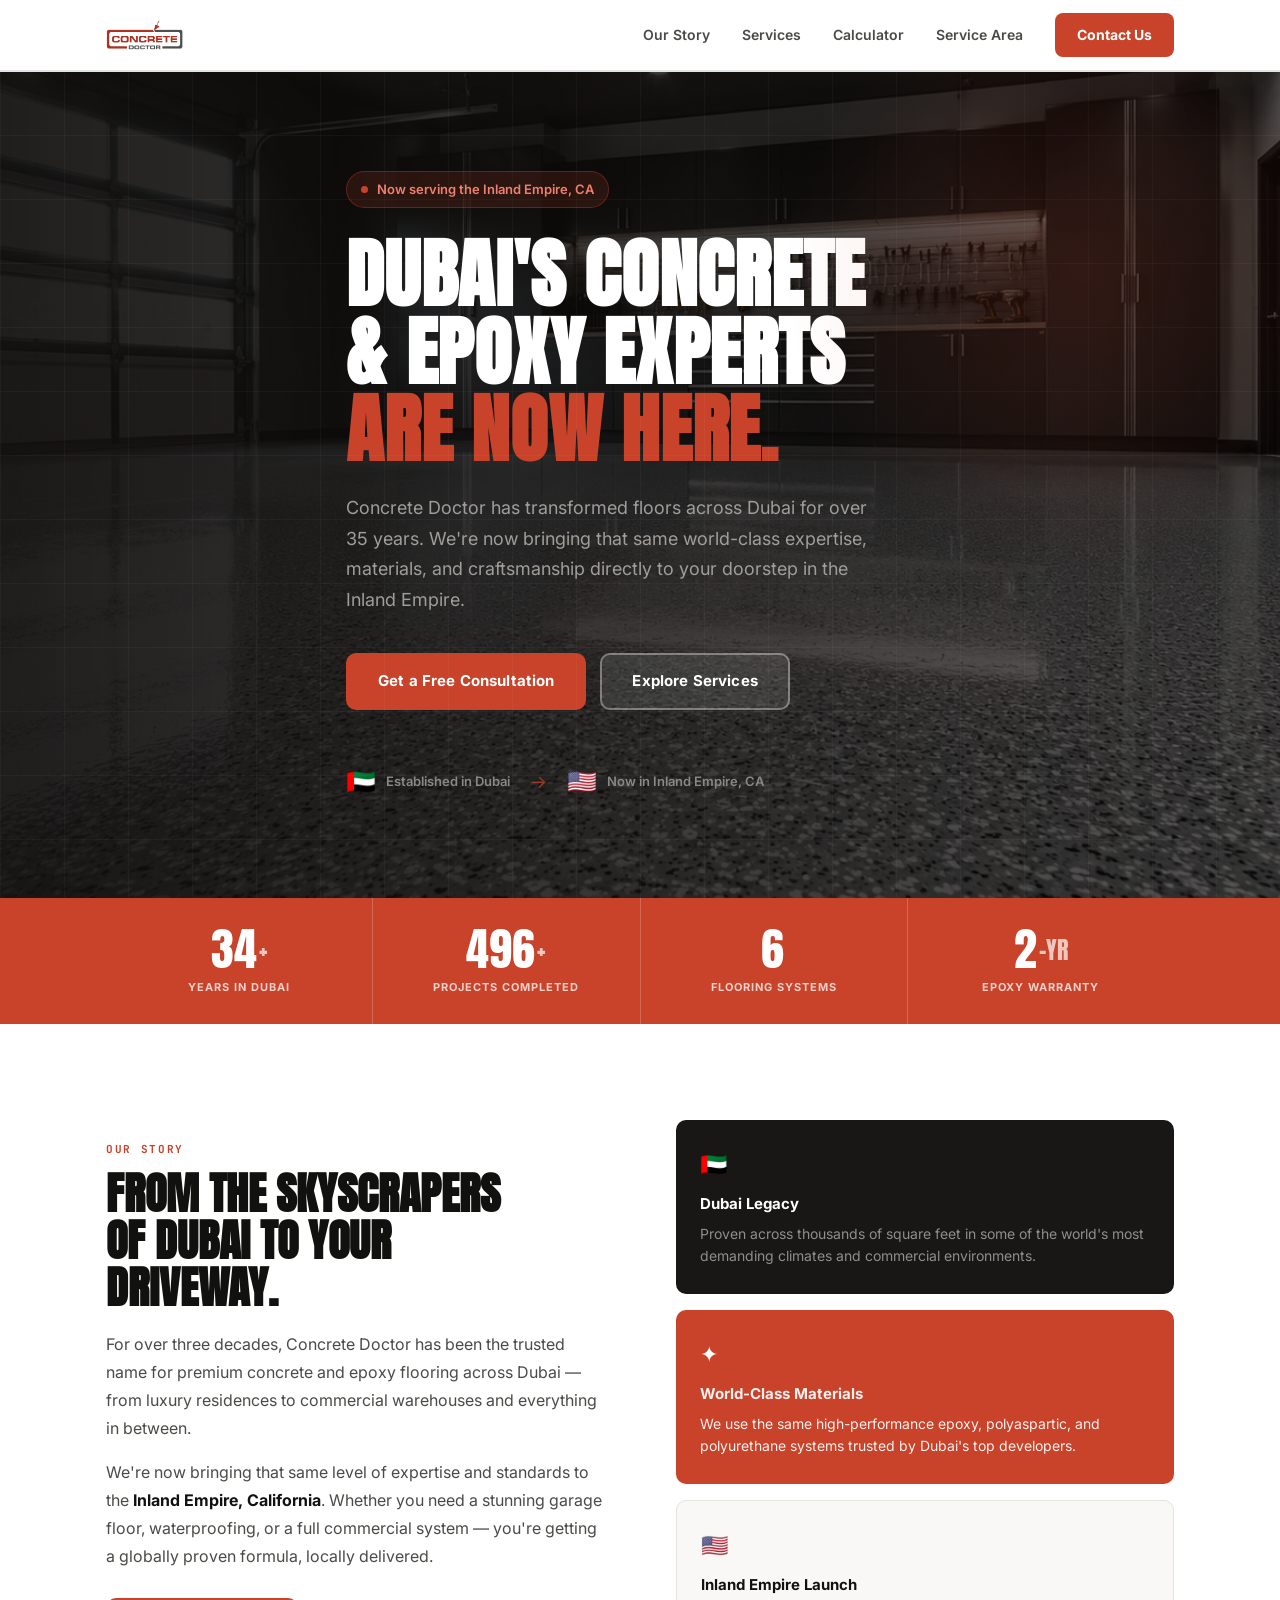
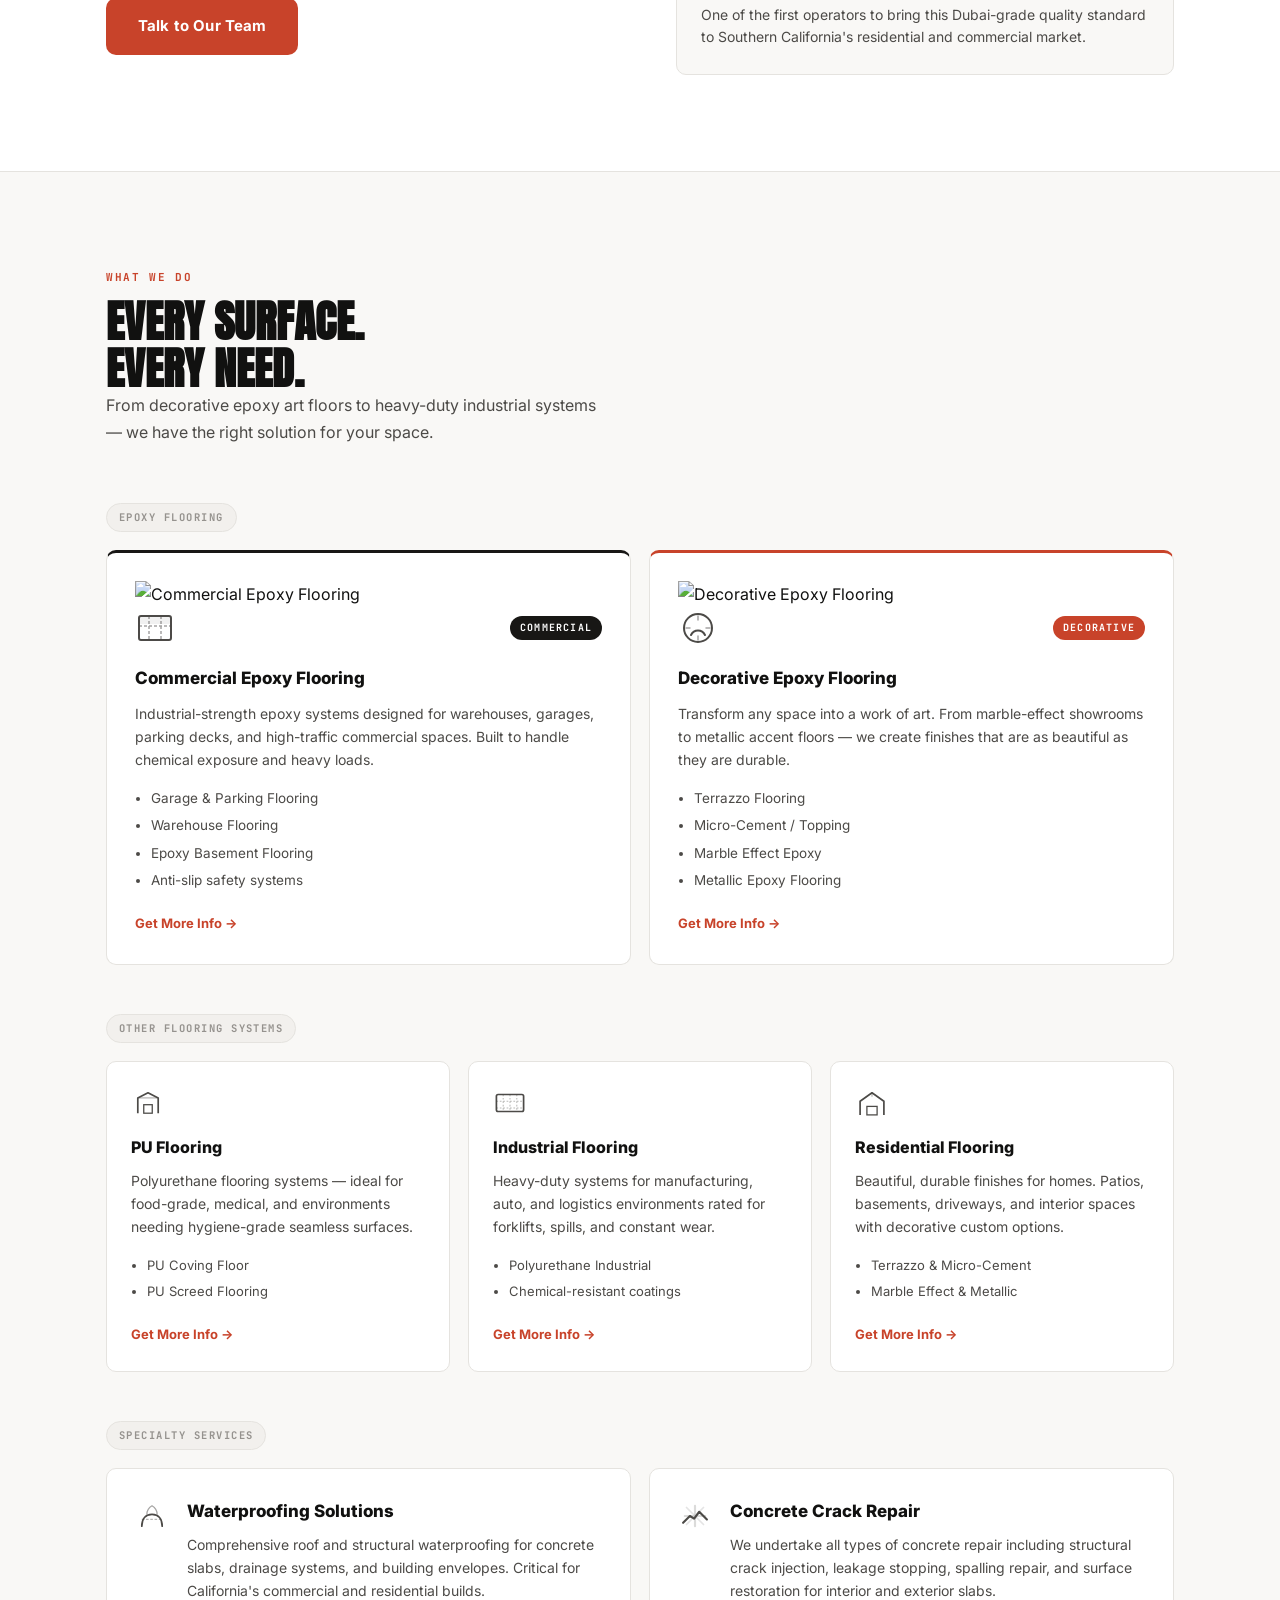
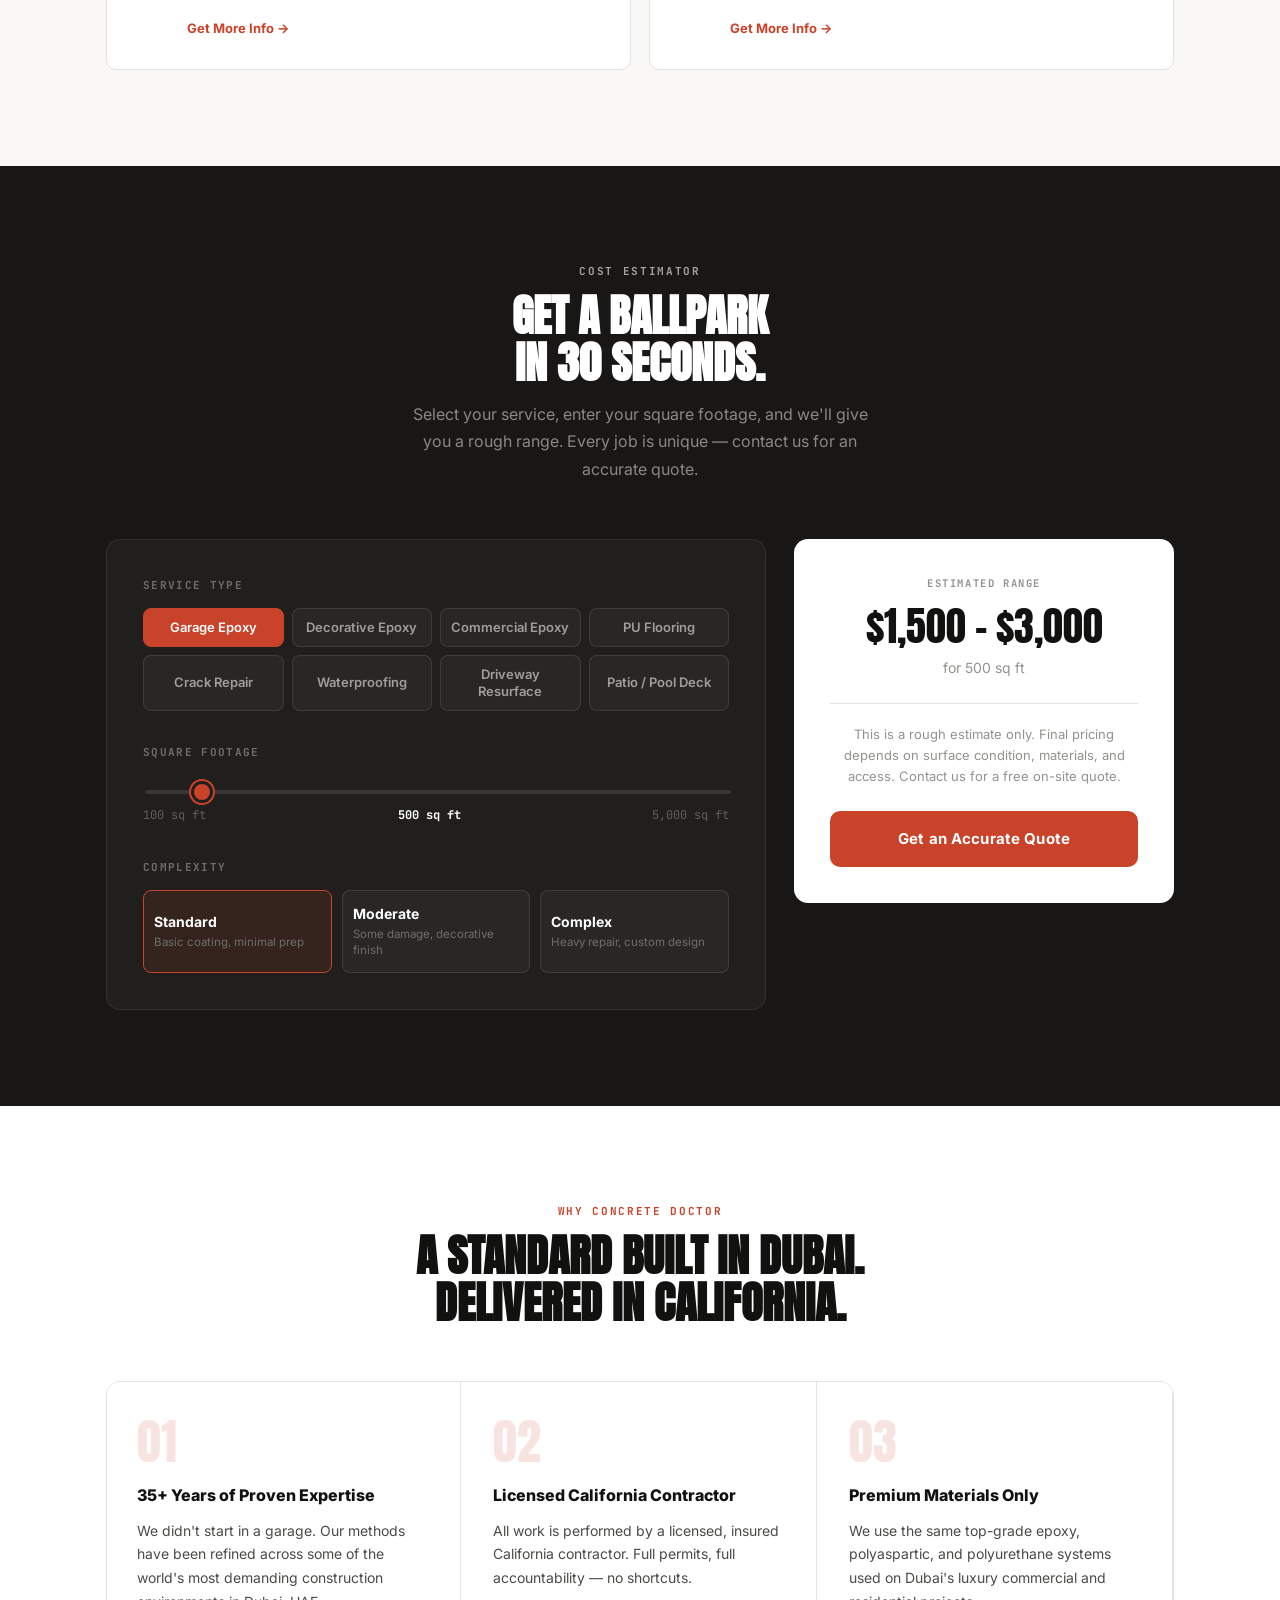
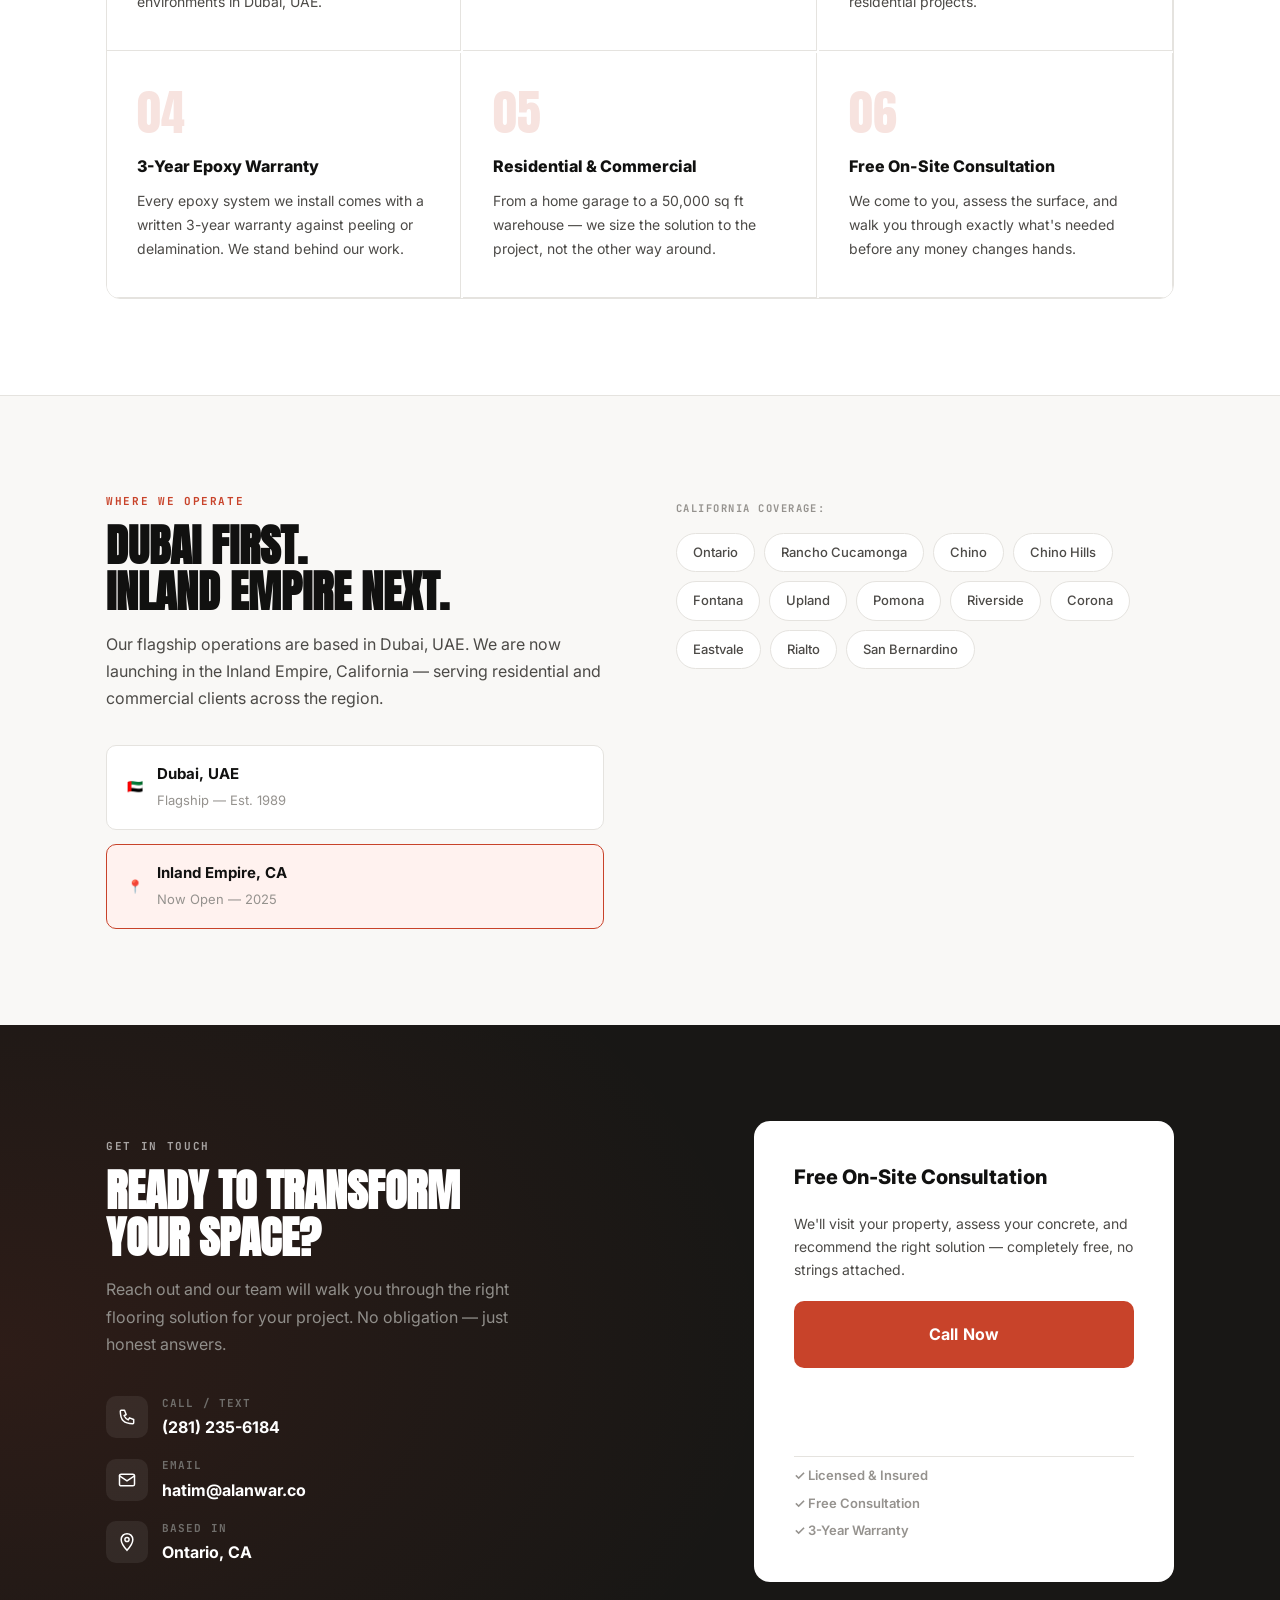
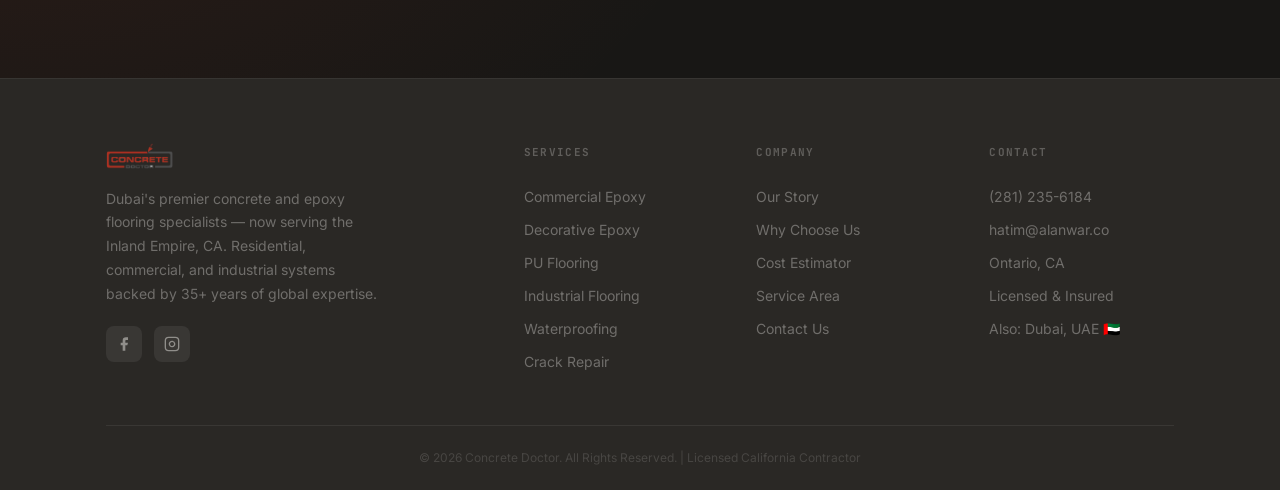
==== index.html @ 64645e46 "Update index.html added images to the commercial and decorative flooring cards" ====
<!DOCTYPE html>
<html lang="en">
<head>
<meta charset="UTF-8">
<meta name="viewport" content="width=device-width, initial-scale=1.0">
<title>Concrete Doctor — Now in the Inland Empire, CA</title>
<meta name="description" content="Concrete Doctor brings Dubai's premier epoxy and concrete flooring expertise to the Inland Empire, CA. Garage epoxy, decorative floors, waterproofing, crack repair and more.">
<link rel="preconnect" href="https://fonts.googleapis.com">
<link rel="preconnect" href="https://fonts.gstatic.com" crossorigin>
<link href="https://fonts.googleapis.com/css2?family=Anton&family=Inter:wght@400;500;600;700;800&family=JetBrains+Mono:wght@500;700&display=swap" rel="stylesheet">
<link rel="stylesheet" href="styles.css">
</head>
<body>

<!-- NAV -->
<header class="site-header" id="siteHeader">
  <div class="wrap header-inner">
    <a href="#top" class="brand">
      <img src="concrete-logo-300x117.png" alt="Concrete Doctor" class="brand-logo">
    </a>
    <nav class="main-nav" id="mainNav">
      <a href="#story">Our Story</a>
      <a href="#services">Services</a>
      <a href="#calculator">Calculator</a>
      <a href="#area">Service Area</a>
      <a href="#contact" class="nav-cta">Contact Us</a>
    </nav>
    <button class="nav-toggle" id="navToggle" aria-label="Toggle menu" aria-expanded="false">
      <span></span><span></span><span></span>
    </button>
  </div>
</header>

<!-- HERO -->
<section class="hero" id="top">
  <div class="hero-bg" aria-hidden="true">
    <div class="hero-kenburns">
        <img src="garage1.png" alt="" class="kb-img">
    </div>
    <div class="hero-overlay-dark"></div>
    <div class="hero-grid"></div>
    <div class="hero-glow"></div>
</div>
  <div class="wrap hero-inner">
    <div class="hero-badge">
      <span class="badge-dot"></span>
      <span>Now serving the Inland Empire, CA</span>
    </div>
    <h1 class="hero-title">
      Dubai's Concrete<br>&amp; Epoxy Experts<br>
      <span class="hero-title-accent">Are now Here.</span>
    </h1>
    <p class="hero-sub">
      Concrete Doctor has transformed floors across Dubai for over 35 years.
      We're now bringing that same world-class expertise, materials, and craftsmanship
      directly to your doorstep in the Inland Empire.
    </p>
    <div class="hero-actions">
      <a href="#contact" class="btn btn-primary">Get a Free Consultation</a>
      <a href="#services" class="btn btn-ghost">Explore Services</a>
    </div>
    <div class="hero-flags">
      <div class="flag-item">
        <span class="flag">🇦🇪</span>
        <span class="flag-label">Established in Dubai</span>
      </div>
      <div class="flag-arrow">→</div>
      <div class="flag-item">
        <span class="flag">🇺🇸</span>
        <span class="flag-label">Now in Inland Empire, CA</span>
      </div>
    </div>
  </div>
</section>

<!-- STATS -->
<div class="stats-bar">
  <div class="wrap stats-inner">
    <div class="stat">
      <div class="stat-top"><span class="stat-num" data-target="35">0</span><span class="stat-suffix">+</span></div>
      <span class="stat-label">Years in Dubai</span>
    </div>
    <div class="stat-divider"></div>
    <div class="stat">
      <div class="stat-top"><span class="stat-num" data-target="500">0</span><span class="stat-suffix">+</span></div>
      <span class="stat-label">Projects Completed</span>
    </div>
    <div class="stat-divider"></div>
    <div class="stat">
      <div class="stat-top"><span class="stat-num" data-target="7">0</span><span class="stat-suffix"></span></div>
      <span class="stat-label">Flooring Systems</span>
    </div>
    <div class="stat-divider"></div>
    <div class="stat">
      <div class="stat-top"><span class="stat-num" data-target="3">0</span><span class="stat-suffix">-YR</span></div>
      <span class="stat-label">Epoxy Warranty</span>
    </div>
  </div>
</div>

<!-- STORY SECTION -->
<section class="story" id="story">
  <div class="wrap story-inner">
    <div class="story-text">
      <p class="section-eyebrow">OUR STORY</p>
      <h2 class="section-title">From the Skyscrapers<br>of Dubai to Your<br>Driveway.</h2>
      <p class="story-body">For over three decades, Concrete Doctor has been the trusted name for premium concrete and epoxy flooring across Dubai — from luxury residences to commercial warehouses and everything in between.</p>
      <p class="story-body">We're now bringing that same level of expertise and standards to the <strong>Inland Empire, California</strong>. Whether you need a stunning garage floor, waterproofing, or a full commercial system — you're getting a globally proven formula, locally delivered.</p>
      <a href="#contact" class="btn btn-primary">Talk to Our Team</a>
    </div>
    <div class="story-cards">
      <div class="story-card story-card--dark">
        <div class="sc-icon">🇦🇪</div>
        <h4>Dubai Legacy</h4>
        <p>Proven across thousands of square feet in some of the world's most demanding climates and commercial environments.</p>
      </div>
      <div class="story-card story-card--accent">
        <div class="sc-icon">✦</div>
        <h4>World-Class Materials</h4>
        <p>We use the same high-performance epoxy, polyaspartic, and polyurethane systems trusted by Dubai's top developers.</p>
      </div>
      <div class="story-card story-card--light">
        <div class="sc-icon">🇺🇸</div>
        <h4>Inland Empire Launch</h4>
        <p>One of the first operators to bring this Dubai-grade quality standard to Southern California's residential and commercial market.</p>
      </div>
    </div>
  </div>
</section>

<!-- SERVICES -->
<section class="services" id="services">
  <div class="wrap">
    <div class="section-head">
      <p class="section-eyebrow">WHAT WE DO</p>
      <h2 class="section-title">Every Surface.<br>Every Need.</h2>
      <p class="section-sub">From decorative epoxy art floors to heavy-duty industrial systems — we have the right solution for your space.</p>
    </div>

    <!-- EPOXY FLOORING -->
    <div class="service-group">
      <div class="service-group-label">
        <span class="group-tag">EPOXY FLOORING</span>
      </div>
      <div class="service-cards-row">
        <div class="svc-card svc-card--primary">
  <div class="svc-card-img">
    <img src="commercial-flooring.png" alt="Commercial Epoxy Flooring">
  </div>
  <div class="svc-card-top">
    <div class="svc-icon">
              <svg viewBox="0 0 40 40" fill="none"><rect x="4" y="8" width="32" height="24" rx="2" stroke="currentColor" stroke-width="2"/><path d="M4 18h32M14 8v24M26 8v24" stroke="currentColor" stroke-width="1.5" stroke-dasharray="3 2" opacity="0.5"/><rect x="4" y="8" width="32" height="8" rx="2" fill="currentColor" opacity="0.08"/></svg>
            </div>
            <span class="svc-tag">Commercial</span>
          </div>
          <h3>Commercial Epoxy Flooring</h3>
          <p>Industrial-strength epoxy systems designed for warehouses, garages, parking decks, and high-traffic commercial spaces. Built to handle chemical exposure and heavy loads.</p>
          <ul class="svc-list">
            <li>Garage & Parking Flooring</li>
            <li>Warehouse Flooring</li>
            <li>Epoxy Basement Flooring</li>
            <li>Anti-slip safety systems</li>
          </ul>
          <a href="#contact" class="svc-link">Get More Info →</a>
        </div>
        <div class="svc-card svc-card--secondary">
  <div class="svc-card-img">
    <img src="decorative-flooring.png" alt="Decorative Epoxy Flooring">
  </div>
  <div class="svc-card-top">
    <div class="svc-icon">
              <svg viewBox="0 0 40 40" fill="none"><circle cx="20" cy="20" r="14" stroke="currentColor" stroke-width="2"/><path d="M13 27c3-6 11-6 14 0" stroke="currentColor" stroke-width="2" stroke-linecap="round"/><path d="M20 8v4M8 20h4M28 20h4M20 28v4" stroke="currentColor" stroke-width="1.5" stroke-linecap="round" opacity="0.5"/></svg>
            </div>
            <span class="svc-tag svc-tag--warm">Decorative</span>
          </div>
          <h3>Decorative Epoxy Flooring</h3>
          <p>Transform any space into a work of art. From marble-effect showrooms to metallic accent floors — we create finishes that are as beautiful as they are durable.</p>
          <ul class="svc-list">
            <li>Terrazzo Flooring</li>
            <li>Micro-Cement / Topping</li>
            <li>Marble Effect Epoxy</li>
            <li>Metallic Epoxy Flooring</li>
          </ul>
          <a href="#contact" class="svc-link">Get More Info →</a>
        </div>
      </div>
    </div>

    <!-- OTHER FLOORING -->
    <div class="service-group">
      <div class="service-group-label">
        <span class="group-tag">OTHER FLOORING SYSTEMS</span>
      </div>
      <div class="service-cards-row three-col">
        <div class="svc-card svc-card--sm">
          <div class="svc-icon svc-icon--sm">
            <svg viewBox="0 0 40 40" fill="none"><path d="M8 32V14l12-6 12 6v18" stroke="currentColor" stroke-width="2" stroke-linejoin="round"/><rect x="15" y="22" width="10" height="10" stroke="currentColor" stroke-width="1.5"/><path d="M8 14h24" stroke="currentColor" stroke-width="1.5" opacity="0.4"/></svg>
          </div>
          <h3>PU Flooring</h3>
          <p>Polyurethane flooring systems — ideal for food-grade, medical, and environments needing hygiene-grade seamless surfaces.</p>
          <ul class="svc-list svc-list--sm">
            <li>PU Coving Floor</li>
            <li>PU Screed Flooring</li>
          </ul>
          <a href="#contact" class="svc-link">Get More Info →</a>
        </div>
        <div class="svc-card svc-card--sm">
          <div class="svc-icon svc-icon--sm">
            <svg viewBox="0 0 40 40" fill="none"><rect x="4" y="10" width="32" height="20" rx="2" stroke="currentColor" stroke-width="2"/><path d="M4 18h32M4 26h32M12 10v20M20 10v20M28 10v20" stroke="currentColor" stroke-width="1.2" stroke-dasharray="2 2" opacity="0.4"/></svg>
          </div>
          <h3>Industrial Flooring</h3>
          <p>Heavy-duty systems for manufacturing, auto, and logistics environments rated for forklifts, spills, and constant wear.</p>
          <ul class="svc-list svc-list--sm">
            <li>Polyurethane Industrial</li>
            <li>Chemical-resistant coatings</li>
          </ul>
          <a href="#contact" class="svc-link">Get More Info →</a>
        </div>
        <div class="svc-card svc-card--sm">
          <div class="svc-icon svc-icon--sm">
            <svg viewBox="0 0 40 40" fill="none"><path d="M6 34V18L20 8l14 10v16" stroke="currentColor" stroke-width="2" stroke-linejoin="round"/><rect x="14" y="24" width="12" height="10" stroke="currentColor" stroke-width="1.5"/><path d="M20 8v4" stroke="currentColor" stroke-width="1.5" stroke-linecap="round" opacity="0.4"/></svg>
          </div>
          <h3>Residential Flooring</h3>
          <p>Beautiful, durable finishes for homes. Patios, basements, driveways, and interior spaces with decorative custom options.</p>
          <ul class="svc-list svc-list--sm">
            <li>Terrazzo & Micro-Cement</li>
            <li>Marble Effect & Metallic</li>
          </ul>
          <a href="#contact" class="svc-link">Get More Info →</a>
        </div>
      </div>
    </div>

    <!-- SPECIALTY SERVICES -->
    <div class="service-group">
      <div class="service-group-label">
        <span class="group-tag">SPECIALTY SERVICES</span>
      </div>
      <div class="service-cards-row two-col">
        <div class="svc-card svc-specialty">
          <div class="spec-left">
            <div class="svc-icon svc-icon--sm">
              <svg viewBox="0 0 40 40" fill="none"><path d="M8 32c0-8 4-14 12-14s12 6 12 14" stroke="currentColor" stroke-width="2" stroke-linecap="round"/><path d="M14 18c0-4 2.7-8 6-10M26 18c0-4-2.7-8-6-10" stroke="currentColor" stroke-width="1.5" stroke-linecap="round" opacity="0.5"/><path d="M8 24h24" stroke="currentColor" stroke-width="1.5" stroke-dasharray="3 2" opacity="0.4"/></svg>
            </div>
            <div>
              <h3>Waterproofing Solutions</h3>
              <p>Comprehensive roof and structural waterproofing for concrete slabs, drainage systems, and building envelopes. Critical for California's commercial and residential builds.</p>
              <a href="#contact" class="svc-link">Get More Info →</a>
            </div>
          </div>
        </div>
        <div class="svc-card svc-specialty">
          <div class="spec-left">
            <div class="svc-icon svc-icon--sm">
              <svg viewBox="0 0 40 40" fill="none"><path d="M8 20h24M20 8v24" stroke="currentColor" stroke-width="2.5" stroke-linecap="round" opacity="0.2"/><path d="M10 30L30 10M10 10l20 20" stroke="currentColor" stroke-width="2" stroke-linecap="round" opacity="0.15"/><path d="M6 28l8-8 5 3 6-8 9 9" stroke="currentColor" stroke-width="2.5" stroke-linecap="round" stroke-linejoin="round"/></svg>
            </div>
            <div>
              <h3>Concrete Crack Repair</h3>
              <p>We undertake all types of concrete repair including structural crack injection, leakage stopping, spalling repair, and surface restoration for interior and exterior slabs.</p>
              <a href="#contact" class="svc-link">Get More Info →</a>
            </div>
          </div>
        </div>
      </div>
    </div>
  </div>
</section>

<!-- COST CALCULATOR -->
<section class="calculator-section" id="calculator">
  <div class="wrap">
    <div class="calc-wrapper">
      <div class="calc-header">
        <p class="section-eyebrow light-eye">COST ESTIMATOR</p>
        <h2 class="section-title light-title">Get a Ballpark<br>in 30 Seconds.</h2>
        <p class="calc-sub">Select your service, enter your square footage, and we'll give you a rough range. Every job is unique — contact us for an accurate quote.</p>
      </div>

      <div class="calc-body">
        <div class="calc-form">
          <div class="calc-field">
            <label class="calc-label">Service Type</label>
            <div class="calc-options" id="serviceOptions">
              <button class="calc-option active" data-service="garage-epoxy" data-low="3" data-high="6">Garage Epoxy</button>
              <button class="calc-option" data-service="decorative-epoxy" data-low="5" data-high="12">Decorative Epoxy</button>
              <button class="calc-option" data-service="commercial-epoxy" data-low="3" data-high="8">Commercial Epoxy</button>
              <button class="calc-option" data-service="pu-flooring" data-low="4" data-high="9">PU Flooring</button>
              <button class="calc-option" data-service="crack-repair" data-low="150" data-high="500" data-unit="per crack">Crack Repair</button>
              <button class="calc-option" data-service="waterproofing" data-low="3" data-high="7">Waterproofing</button>
              <button class="calc-option" data-service="driveway" data-low="2" data-high="7">Driveway Resurface</button>
              <button class="calc-option" data-service="patio" data-low="2" data-high="5">Patio / Pool Deck</button>
            </div>
          </div>

          <div class="calc-field" id="sqftField">
            <label class="calc-label">Square Footage</label>
            <div class="calc-slider-wrap">
              <input type="range" class="calc-slider" id="sqftSlider" min="100" max="5000" value="500" step="50">
              <div class="slider-labels">
                <span>100 sq ft</span>
                <span id="sqftDisplay">500 sq ft</span>
                <span>5,000 sq ft</span>
              </div>
            </div>
          </div>

          <div class="calc-field" id="crackField" style="display:none">
            <label class="calc-label">Number of Cracks</label>
            <div class="calc-slider-wrap">
              <input type="range" class="calc-slider" id="crackSlider" min="1" max="20" value="3" step="1">
              <div class="slider-labels">
                <span>1 crack</span>
                <span id="crackDisplay">3 cracks</span>
                <span>20 cracks</span>
              </div>
            </div>
          </div>

          <div class="calc-field">
            <label class="calc-label">Complexity</label>
            <div class="calc-complexity">
              <button class="cmplx-btn active" data-mult="1.0">
                <span class="cmplx-title">Standard</span>
                <span class="cmplx-desc">Basic coating, minimal prep</span>
              </button>
              <button class="cmplx-btn" data-mult="1.25">
                <span class="cmplx-title">Moderate</span>
                <span class="cmplx-desc">Some damage, decorative finish</span>
              </button>
              <button class="cmplx-btn" data-mult="1.6">
                <span class="cmplx-title">Complex</span>
                <span class="cmplx-desc">Heavy repair, custom design</span>
              </button>
            </div>
          </div>
        </div>

        <div class="calc-result" id="calcResult">
          <div class="result-label">Estimated Range</div>
          <div class="result-range" id="resultRange">$1,500 – $3,000</div>
          <div class="result-unit" id="resultUnit">for 500 sq ft</div>
          <div class="result-divider"></div>
          <div class="result-note">This is a rough estimate only. Final pricing depends on surface condition, materials, and access. Contact us for a free on-site quote.</div>
          <a href="#contact" class="btn btn-primary result-cta">Get an Accurate Quote</a>
        </div>
      </div>
    </div>
  </div>
</section>

<!-- WHY US -->
<section class="why-us" id="why-us">
  <div class="wrap">
    <div class="section-head centered">
      <p class="section-eyebrow">WHY CONCRETE DOCTOR</p>
      <h2 class="section-title">A Standard Built in Dubai.<br>Delivered in California.</h2>
    </div>
    <div class="why-grid">
      <div class="why-card">
        <div class="why-num">01</div>
        <h4>35+ Years of Proven Expertise</h4>
        <p>We didn't start in a garage. Our methods have been refined across some of the world's most demanding construction environments in Dubai, UAE.</p>
      </div>
      <div class="why-card">
        <div class="why-num">02</div>
        <h4>Licensed California Contractor</h4>
        <p>All work is performed by a licensed, insured California contractor. Full permits, full accountability — no shortcuts.</p>
      </div>
      <div class="why-card">
        <div class="why-num">03</div>
        <h4>Premium Materials Only</h4>
        <p>We use the same top-grade epoxy, polyaspartic, and polyurethane systems used on Dubai's luxury commercial and residential projects.</p>
      </div>
      <div class="why-card">
        <div class="why-num">04</div>
        <h4>3-Year Epoxy Warranty</h4>
        <p>Every epoxy system we install comes with a written 3-year warranty against peeling or delamination. We stand behind our work.</p>
      </div>
      <div class="why-card">
        <div class="why-num">05</div>
        <h4>Residential & Commercial</h4>
        <p>From a home garage to a 50,000 sq ft warehouse — we size the solution to the project, not the other way around.</p>
      </div>
      <div class="why-card">
        <div class="why-num">06</div>
        <h4>Free On-Site Consultation</h4>
        <p>We come to you, assess the surface, and walk you through exactly what's needed before any money changes hands.</p>
      </div>
    </div>
  </div>
</section>

<!-- SERVICE AREA -->
<section class="area" id="area">
  <div class="wrap area-inner">
    <div class="area-text">
      <p class="section-eyebrow">WHERE WE OPERATE</p>
      <h2 class="section-title">Dubai First.<br>Inland Empire Next.</h2>
      <p class="section-sub">Our flagship operations are based in Dubai, UAE. We are now launching in the Inland Empire, California — serving residential and commercial clients across the region.</p>
      <div class="area-locations">
        <div class="area-loc">
          <span class="loc-flag">🇦🇪</span>
          <div>
            <strong>Dubai, UAE</strong>
            <span>Flagship — Est. 1989</span>
          </div>
        </div>
        <div class="area-loc area-loc--new">
          <span class="loc-flag">📍</span>
          <div>
            <strong>Inland Empire, CA</strong>
            <span>Now Open — 2025</span>
          </div>
        </div>
      </div>
    </div>
    <div class="area-tags-wrap">
      <p class="area-tags-label">California Coverage:</p>
      <div class="area-tags">
        <span>Ontario</span><span>Rancho Cucamonga</span><span>Chino</span>
        <span>Chino Hills</span><span>Fontana</span><span>Upland</span>
        <span>Pomona</span><span>Riverside</span><span>Corona</span>
        <span>Eastvale</span><span>Rialto</span><span>San Bernardino</span>
      </div>
    </div>
  </div>
</section>

<!-- CONTACT -->
<section class="contact" id="contact">
  <div class="contact-bg" aria-hidden="true"></div>
  <div class="wrap contact-inner">
    <div class="contact-text">
      <p class="section-eyebrow light-eye">GET IN TOUCH</p>
      <h2 class="section-title light-title">Ready to Transform<br>Your Space?</h2>
      <p class="contact-sub">Reach out and our team will walk you through the right flooring solution for your project. No obligation — just honest answers.</p>
      <div class="contact-items">
        <a href="tel:+12812356184" class="contact-item">
          <div class="ci-icon">
            <svg viewBox="0 0 24 24" fill="none"><path d="M5 4h4l2 5-2.5 1.5c1.1 2.1 2.9 3.9 5 5L15 13l5 2v4c0 .6-.4 1-1 1C8.4 20 4 15.6 4 5c0-.6.4-1 1-1z" stroke="currentColor" stroke-width="1.8" stroke-linejoin="round"/></svg>
          </div>
          <div><span class="ci-label">Call / Text</span><span class="ci-val">(281) 235-6184</span></div>
        </a>
        <a href="mailto:hatim@alanwar.co" class="contact-item">
          <div class="ci-icon">
            <svg viewBox="0 0 24 24" fill="none"><rect x="3" y="5" width="18" height="14" rx="2" stroke="currentColor" stroke-width="1.8"/><path d="M3 7l9 6 9-6" stroke="currentColor" stroke-width="1.8" stroke-linecap="round"/></svg>
          </div>
          <div><span class="ci-label">Email</span><span class="ci-val">hatim@alanwar.co</span></div>
        </a>
        <div class="contact-item">
          <div class="ci-icon">
            <svg viewBox="0 0 24 24" fill="none"><path d="M12 2C8.13 2 5 5.13 5 9c0 5.25 7 13 7 13s7-7.75 7-13c0-3.87-3.13-7-7-7z" stroke="currentColor" stroke-width="1.8"/><circle cx="12" cy="9" r="2.5" stroke="currentColor" stroke-width="1.8"/></svg>
          </div>
          <div><span class="ci-label">Based In</span><span class="ci-val">Ontario, CA</span></div>
        </div>
      </div>
    </div>
    <div class="contact-cta-box">
      <h3>Free On-Site Consultation</h3>
      <p>We'll visit your property, assess your concrete, and recommend the right solution — completely free, no strings attached.</p>
      <a href="tel:+12812356184" class="btn btn-primary btn-large">Call Now</a>
      <a href="mailto:hatim@alanwar.co" class="btn btn-outline-dark">Send an Email</a>
      <div class="cta-box-trust">
        <span>✓ Licensed & Insured</span>
        <span>✓ Free Consultation</span>
        <span>✓ 3-Year Warranty</span>
      </div>
    </div>
  </div>
</section>

<!-- FOOTER -->
<footer class="site-footer">
  <div class="wrap footer-inner">
    <div class="footer-top">
      <div class="footer-brand">
        <img src="concrete-logo-300x117.png" alt="Concrete Doctor" class="footer-logo">
        <p>Dubai's premier concrete and epoxy flooring specialists — now serving the Inland Empire, CA. Residential, commercial, and industrial systems backed by 35+ years of global expertise.</p>
        <div class="footer-socials">
          <a href="#" aria-label="Facebook">
            <svg viewBox="0 0 24 24" fill="currentColor"><path d="M18 2h-3a5 5 0 0 0-5 5v3H7v4h3v8h4v-8h3l1-4h-4V7a1 1 0 0 1 1-1h3z"/></svg>
          </a>
          <a href="#" aria-label="Instagram">
            <svg viewBox="0 0 24 24" fill="none" stroke="currentColor" stroke-width="2"><rect x="2" y="2" width="20" height="20" rx="5"/><path d="M16 11.37A4 4 0 1 1 12.63 8 4 4 0 0 1 16 11.37z"/><line x1="17.5" y1="6.5" x2="17.51" y2="6.5"/></svg>
          </a>
        </div>
      </div>
      <div class="footer-col">
        <h5>Services</h5>
        <a href="#services">Commercial Epoxy</a>
        <a href="#services">Decorative Epoxy</a>
        <a href="#services">PU Flooring</a>
        <a href="#services">Industrial Flooring</a>
        <a href="#services">Waterproofing</a>
        <a href="#services">Crack Repair</a>
      </div>
      <div class="footer-col">
        <h5>Company</h5>
        <a href="#story">Our Story</a>
        <a href="#why-us">Why Choose Us</a>
        <a href="#calculator">Cost Estimator</a>
        <a href="#area">Service Area</a>
        <a href="#contact">Contact Us</a>
      </div>
      <div class="footer-col">
        <h5>Contact</h5>
        <a href="tel:+12812356184">(281) 235-6184</a>
        <a href="mailto:hatim@alanwar.co">hatim@alanwar.co</a>
        <span>Ontario, CA</span>
        <span>Licensed &amp; Insured</span>
        <span>Also: Dubai, UAE 🇦🇪</span>
      </div>
    </div>
    <div class="footer-bottom">
      <p>© <span id="year"></span> Concrete Doctor. All Rights Reserved. | Licensed California Contractor</p>
    </div>
  </div>
</footer>

<script src="script.js"></script>
</body>
</html>
---- styles.css ----
/* ============================================================
   CONCRETE DOCTOR — Full Redesign
   ============================================================ */
:root {
  --white:       #ffffff;
  --off-white:   #f9f8f6;
  --light:       #f2f0ed;
  --border:      #e5e3df;
  --text:        #111110;
  --text-2:      #4c4a47;
  --text-3:      #95928e;
  --red:         #c8432a;
  --red-hover:   #b83a23;
  --red-bg:      #fff2ef;
  --dark:        #181715;
  --dark-2:      #201f1d;
  --dark-3:      #2a2825;

  --font-display: 'Anton', sans-serif;
  --font-body:    'Inter', -apple-system, sans-serif;
  --font-mono:    'JetBrains Mono', monospace;
  --wrap: 1140px;
  --r: 10px;
}

*, *::before, *::after { box-sizing: border-box; }
html { scroll-behavior: smooth; }
body { margin: 0; background: var(--white); color: var(--text); font-family: var(--font-body); line-height: 1.65; -webkit-font-smoothing: antialiased; }
img { max-width: 100%; display: block; }
a { color: inherit; text-decoration: none; }
p { margin: 0; }
h1,h2,h3,h4,h5 { margin: 0; }
.wrap { max-width: var(--wrap); margin: 0 auto; padding: 0 36px; }

/* ============================================================ BUTTONS */
.btn {
  display: inline-flex; align-items: center; justify-content: center;
  padding: 14px 30px; border-radius: var(--r);
  font-weight: 700; font-size: 15px; letter-spacing: 0.01em;
  transition: all 0.2s; cursor: pointer; border: 2px solid transparent;
  white-space: nowrap;
}
.btn-primary { background: var(--red); color: #fff; }
.btn-primary:hover { background: var(--red-hover); transform: translateY(-1px); box-shadow: 0 6px 20px rgba(200,67,42,0.35); }
.btn-ghost { background: rgba(255,255,255,0.1); color: #fff; border-color: rgba(255,255,255,0.35); }
.btn-ghost:hover { background: rgba(255,255,255,0.18); border-color: rgba(255,255,255,0.6); }
.btn-outline-dark { background: transparent; color: var(--white); border-color: rgba(255,255,255,0.4); }
.btn-outline-dark:hover { border-color: rgba(255,255,255,0.8); background: rgba(255,255,255,0.08); }
.btn-large { padding: 18px 40px; font-size: 16px; }

/* ============================================================ HEADER */
.site-header {
  position: sticky; top: 0; z-index: 200;
  background: rgba(255,255,255,0.97);
  backdrop-filter: blur(12px);
  border-bottom: 1px solid var(--border);
  box-shadow: 0 1px 0 var(--border);
}
.header-inner { display: flex; align-items: center; justify-content: space-between; height: 70px; }
.brand-logo { height: 30px; width: auto; }
.main-nav { display: flex; align-items: center; gap: 32px; }
.main-nav > a { font-size: 14px; font-weight: 600; color: var(--text-2); transition: color 0.18s; }
.main-nav > a:hover { color: var(--text); }
.nav-cta { background: var(--red) !important; color: #fff !important; padding: 10px 22px; border-radius: 8px; font-weight: 700 !important; font-size: 14px; transition: background 0.18s; }
.nav-cta:hover { background: var(--red-hover) !important; }
.nav-toggle { display: none; flex-direction: column; justify-content: center; gap: 5px; width: 36px; height: 36px; background: none; border: none; cursor: pointer; padding: 0; }
.nav-toggle span { display: block; height: 2px; background: var(--text); border-radius: 2px; transition: all 0.2s; }

/* ============================================================ HERO */
.hero {
  position: relative; overflow: hidden;
  background: var(--dark);
  padding: 100px 0 96px;
}
.hero-bg { position: absolute; inset: 0; pointer-events: none; overflow: hidden; }

.hero-kenburns {
    position: absolute;
    inset: -10%;
    z-index: 0;
}

.kb-img {
    width: 100%;
    height: 100%;
    object-fit: cover;
    object-position: center;
    animation: kenburns-pan 18s ease-in-out infinite alternate;
    transform-origin: left center;
    filter: brightness(0.45);
}

@keyframes kenburns-pan {
    0%   { transform: scale(1.12) translateX(0); }
    100% { transform: scale(1.08) translateX(-4%); }
}

.hero-overlay-dark {
    position: absolute;
    inset: 0;
    background: linear-gradient(
        to right,
        rgba(18,16,14,0.85) 0%,
        rgba(18,16,14,0.5) 60%,
        rgba(18,16,14,0.2) 100%
    );
    z-index: 1;
}

.hero-grid { position: relative; z-index: 2; }
.hero-glow { position: relative; z-index: 2; }
.hero-grid {
  position: absolute; inset: 0;
  background-image:
    linear-gradient(rgba(255,255,255,0.03) 1px, transparent 1px),
    linear-gradient(90deg, rgba(255,255,255,0.03) 1px, transparent 1px);
  background-size: 64px 64px;
}
.hero-glow {
  position: absolute; top: -100px; right: -100px;
  width: 600px; height: 600px; border-radius: 50%;
  background: radial-gradient(circle, rgba(200,67,42,0.18) 0%, transparent 70%);
}
.hero-inner { position: relative; z-index: 1; max-width: 660px; }
.hero-badge {
  display: inline-flex; align-items: center; gap: 9px;
  background: rgba(200,67,42,0.15); border: 1px solid rgba(200,67,42,0.35);
  color: #f08070; padding: 7px 14px; border-radius: 100px;
  font-size: 13px; font-weight: 600; margin-bottom: 28px;
}
.badge-dot { width: 7px; height: 7px; background: var(--red); border-radius: 50%; animation: pulse 2s infinite; }
@keyframes pulse { 0%,100%{opacity:1;transform:scale(1)} 50%{opacity:0.6;transform:scale(1.3)} }
.hero-title { font-family: var(--font-display); font-size: clamp(42px, 6.5vw, 76px); line-height: 1.02; text-transform: uppercase; color: #fff; margin-bottom: 24px; letter-spacing: 0.01em; }
.hero-title-accent { color: var(--red); display: block; }
.hero-sub { font-size: 18px; color: #a09e9a; line-height: 1.7; margin-bottom: 38px; max-width: 540px; }
.hero-actions { display: flex; gap: 14px; flex-wrap: wrap; margin-bottom: 52px; }
.hero-flags { display: flex; align-items: center; gap: 20px; }
.flag-item { display: flex; align-items: center; gap: 10px; }
.flag { font-size: 24px; }
.flag-label { font-size: 13px; font-weight: 600; color: #8a8885; }
.flag-arrow { font-size: 18px; color: var(--red); opacity: 0.7; }

/* ============================================================ STATS */
.stats-bar { background: var(--red); }
.stats-inner { display: flex; align-items: stretch; }
.stat { flex: 1; display: flex; flex-direction: column; align-items: center; justify-content: center; padding: 28px 16px; gap: 6px; }
.stat-top { display: flex; align-items: flex-start; }
.stat-num { font-family: var(--font-display); font-size: 46px; color: #fff; line-height: 1; }
.stat-suffix { font-family: var(--font-display); font-size: 24px; color: rgba(255,255,255,0.7); margin-top: 5px; margin-left: 2px; }
.stat-label { font-size: 11px; font-weight: 700; color: rgba(255,255,255,0.75); text-transform: uppercase; letter-spacing: 0.09em; }
.stat-divider { width: 1px; background: rgba(255,255,255,0.2); align-self: stretch; }

/* ============================================================ SHARED SECTION */
section { padding: 96px 0; }
.section-eyebrow { font-family: var(--font-mono); font-size: 11px; font-weight: 700; letter-spacing: 0.15em; text-transform: uppercase; color: var(--red); margin-bottom: 12px; display: block; }
.section-eyebrow.light-eye { color: rgba(255,255,255,0.6); }
.section-title { font-family: var(--font-display); font-size: clamp(28px, 4vw, 44px); line-height: 1.06; text-transform: uppercase; color: var(--text); }
.section-title.light-title { color: #fff; }
.section-sub { font-size: 16px; color: var(--text-2); line-height: 1.7; max-width: 500px; }
.section-head { margin-bottom: 56px; }
.section-head.centered { text-align: center; }
.section-head.centered .section-sub { margin: 14px auto 0; }

/* ============================================================ STORY */
.story { background: var(--white); border-bottom: 1px solid var(--border); }
.story-inner { display: grid; grid-template-columns: 1fr 1fr; gap: 72px; align-items: center; }
.story-text .section-title { margin: 12px 0 20px; }
.story-body { font-size: 16px; color: var(--text-2); line-height: 1.75; margin-bottom: 16px; }
.story-body strong { color: var(--text); font-weight: 700; }
.story-text .btn { margin-top: 12px; }
.story-cards { display: flex; flex-direction: column; gap: 16px; }
.story-card { padding: 26px 24px; border-radius: var(--r); }
.story-card--dark { background: var(--dark); color: #fff; }
.story-card--dark h4 { color: #fff; }
.story-card--dark p { color: #908e8a; }
.story-card--accent { background: var(--red); color: #fff; }
.story-card--accent h4, .story-card--accent p { color: rgba(255,255,255,0.92); }
.story-card--light { background: var(--off-white); border: 1px solid var(--border); }
.story-card--light h4 { color: var(--text); }
.story-card--light p { color: var(--text-2); }
.sc-icon { font-size: 22px; margin-bottom: 10px; }
.story-card h4 { font-size: 15px; font-weight: 700; margin-bottom: 6px; }
.story-card p { font-size: 14px; line-height: 1.6; }

/* ============================================================ SERVICES */
.services { background: var(--off-white); }
.service-group { margin-bottom: 48px; }
.service-group:last-child { margin-bottom: 0; }
.service-group-label { margin-bottom: 18px; }
.group-tag { display: inline-block; font-family: var(--font-mono); font-size: 10.5px; font-weight: 700; letter-spacing: 0.14em; text-transform: uppercase; color: var(--text-3); background: var(--light); border: 1px solid var(--border); padding: 5px 12px; border-radius: 100px; }
.service-cards-row { display: grid; gap: 18px; }
.service-cards-row:not(.three-col):not(.two-col) { grid-template-columns: 1fr 1fr; }
.service-cards-row.three-col { grid-template-columns: repeat(3,1fr); }
.service-cards-row.two-col { grid-template-columns: 1fr 1fr; }

.svc-card { background: var(--white); border: 1px solid var(--border); border-radius: var(--r); padding: 28px; transition: box-shadow 0.2s, border-color 0.2s, transform 0.2s; }
.svc-card:hover { box-shadow: 0 8px 30px rgba(0,0,0,0.09); border-color: var(--red); transform: translateY(-2px); }
.svc-card--primary { border-top: 3px solid var(--dark); }
.svc-card--secondary { border-top: 3px solid var(--red); }
.svc-card-top { display: flex; align-items: center; justify-content: space-between; margin-bottom: 16px; }
.svc-icon { width: 40px; height: 40px; color: var(--text-2); }
.svc-icon--sm { width: 34px; height: 34px; }
.svc-icon svg, .svc-icon--sm svg { width: 100%; height: 100%; }
.svc-tag { font-family: var(--font-mono); font-size: 10px; font-weight: 700; letter-spacing: 0.12em; text-transform: uppercase; background: var(--dark); color: #fff; padding: 4px 10px; border-radius: 100px; }
.svc-tag--warm { background: var(--red); }
.svc-card h3 { font-size: 17px; font-weight: 800; color: var(--text); margin-bottom: 10px; }
.svc-card p { font-size: 14px; color: var(--text-2); line-height: 1.65; margin-bottom: 16px; }
.svc-list { margin: 0 0 18px; padding: 0 0 0 16px; }
.svc-list li { font-size: 13.5px; color: var(--text-2); margin-bottom: 5px; }
.svc-list--sm li { font-size: 13px; }
.svc-link { font-size: 13px; font-weight: 700; color: var(--red); transition: color 0.18s; }
.svc-link:hover { color: var(--red-hover); }
.svc-card--sm { padding: 24px; }
.svc-card--sm .svc-icon--sm { margin-bottom: 14px; }
.svc-card--sm h3 { font-size: 16px; margin-bottom: 9px; }
.svc-specialty { }
.spec-left { display: flex; gap: 18px; align-items: flex-start; }
.spec-left .svc-icon--sm { flex-shrink: 0; margin-top: 2px; }
.spec-left h3 { font-size: 17px; font-weight: 800; margin-bottom: 8px; }
.spec-left p { font-size: 14px; color: var(--text-2); line-height: 1.65; margin-bottom: 12px; }

/* ============================================================ CALCULATOR */
.calculator-section { background: var(--dark); padding: 96px 0; }
.calc-wrapper { }
.calc-header { text-align: center; margin-bottom: 56px; }
.calc-header .section-title { margin: 12px 0 16px; }
.calc-sub { font-size: 16px; color: #8a8885; max-width: 460px; margin: 0 auto; line-height: 1.7; }

.calc-body { display: grid; grid-template-columns: 1fr 380px; gap: 28px; align-items: start; }
.calc-form { background: var(--dark-2); border: 1px solid rgba(255,255,255,0.08); border-radius: 14px; padding: 36px; display: flex; flex-direction: column; gap: 32px; }
.calc-label { display: block; font-size: 11px; font-weight: 700; letter-spacing: 0.12em; text-transform: uppercase; color: #706e6b; font-family: var(--font-mono); margin-bottom: 14px; }
.calc-options { display: grid; grid-template-columns: repeat(4, 1fr); gap: 8px; }
.calc-option {
  background: rgba(255,255,255,0.04); border: 1px solid rgba(255,255,255,0.1);
  color: #a09e9a; padding: 10px 8px; border-radius: 8px;
  font-size: 13px; font-weight: 600; cursor: pointer; font-family: var(--font-body);
  transition: all 0.18s; text-align: center; line-height: 1.3;
}
.calc-option:hover { background: rgba(255,255,255,0.08); color: #fff; border-color: rgba(255,255,255,0.2); }
.calc-option.active { background: var(--red); color: #fff; border-color: var(--red); }

.calc-slider-wrap { }
.calc-slider { -webkit-appearance: none; appearance: none; width: 100%; height: 4px; border-radius: 2px; background: rgba(255,255,255,0.1); outline: none; margin-bottom: 12px; cursor: pointer; }
.calc-slider::-webkit-slider-thumb { -webkit-appearance: none; width: 22px; height: 22px; border-radius: 50%; background: var(--red); cursor: pointer; border: 3px solid var(--dark-2); box-shadow: 0 0 0 2px var(--red); transition: transform 0.15s; }
.calc-slider::-webkit-slider-thumb:hover { transform: scale(1.15); }
.calc-slider::-moz-range-thumb { width: 20px; height: 20px; border-radius: 50%; background: var(--red); cursor: pointer; border: 3px solid var(--dark-2); }
.slider-labels { display: flex; justify-content: space-between; font-size: 12px; color: #605e5b; font-family: var(--font-mono); }
.slider-labels span:nth-child(2) { color: #fff; font-weight: 700; }

.calc-complexity { display: grid; grid-template-columns: repeat(3,1fr); gap: 10px; }
.cmplx-btn { background: rgba(255,255,255,0.04); border: 1px solid rgba(255,255,255,0.1); border-radius: 8px; padding: 14px 10px; cursor: pointer; font-family: var(--font-body); text-align: left; transition: all 0.18s; }
.cmplx-btn:hover { border-color: rgba(255,255,255,0.25); background: rgba(255,255,255,0.07); }
.cmplx-btn.active { border-color: var(--red); background: rgba(200,67,42,0.12); }
.cmplx-title { display: block; font-size: 14px; font-weight: 700; color: #fff; margin-bottom: 4px; }
.cmplx-desc { display: block; font-size: 11.5px; color: #706e6b; line-height: 1.4; }

.calc-result {
  background: var(--white); border-radius: 14px; padding: 36px;
  position: sticky; top: 90px;
  display: flex; flex-direction: column; align-items: center; text-align: center;
}
.result-label { font-family: var(--font-mono); font-size: 10.5px; font-weight: 700; letter-spacing: 0.15em; text-transform: uppercase; color: var(--text-3); margin-bottom: 12px; }
.result-range { font-family: var(--font-display); font-size: 40px; color: var(--text); line-height: 1.1; margin-bottom: 8px; }
.result-unit { font-size: 14px; color: var(--text-3); margin-bottom: 24px; }
.result-divider { width: 100%; height: 1px; background: var(--border); margin-bottom: 20px; }
.result-note { font-size: 13px; color: var(--text-3); line-height: 1.6; margin-bottom: 24px; }
.result-cta { width: 100%; }

/* ============================================================ WHY US */
.why-us { background: var(--white); }
.why-grid { display: grid; grid-template-columns: repeat(3,1fr); gap: 2px; border: 1px solid var(--border); border-radius: 14px; overflow: hidden; }
.why-card { padding: 36px 30px; background: var(--white); transition: background 0.2s; border-right: 1px solid var(--border); border-bottom: 1px solid var(--border); }
.why-card:hover { background: var(--off-white); }
.why-num { font-family: var(--font-display); font-size: 48px; color: var(--red); opacity: 0.15; line-height: 1; margin-bottom: 16px; }
.why-card h4 { font-size: 16px; font-weight: 800; color: var(--text); margin-bottom: 10px; }
.why-card p { font-size: 14px; color: var(--text-2); line-height: 1.7; }

/* ============================================================ AREA */
.area { background: var(--off-white); border-top: 1px solid var(--border); }
.area-inner { display: grid; grid-template-columns: 1fr 1fr; gap: 72px; align-items: start; }
.area-text .section-title { margin: 12px 0 16px; }
.area-text .section-sub { margin-bottom: 32px; }
.area-locations { display: flex; flex-direction: column; gap: 14px; }
.area-loc { display: flex; align-items: center; gap: 14px; background: var(--white); border: 1px solid var(--border); border-radius: var(--r); padding: 16px 20px; }
.area-loc--new { border-color: var(--red); background: var(--red-bg); }
.loc-flag { font-size: 28px; }
.area-loc strong { display: block; font-size: 15px; font-weight: 700; color: var(--text); }
.area-loc span { font-size: 13px; color: var(--text-3); }
.area-tags-wrap { padding-top: 8px; }
.area-tags-label { font-family: var(--font-mono); font-size: 10.5px; font-weight: 700; letter-spacing: 0.14em; text-transform: uppercase; color: var(--text-3); margin-bottom: 16px; }
.area-tags { display: flex; flex-wrap: wrap; gap: 9px; }
.area-tags span { font-size: 13px; font-weight: 500; color: var(--text-2); background: var(--white); border: 1px solid var(--border); padding: 8px 16px; border-radius: 100px; transition: all 0.18s; cursor: default; }
.area-tags span:hover { border-color: var(--red); color: var(--red); background: var(--red-bg); }

/* ============================================================ CONTACT */
.contact { position: relative; background: var(--dark); padding: 96px 0; overflow: hidden; }
.contact-bg { position: absolute; inset: 0; background: radial-gradient(ellipse 60% 80% at 0% 50%, rgba(200,67,42,0.12), transparent); pointer-events: none; }
.contact-inner { position: relative; z-index: 1; display: grid; grid-template-columns: 1fr 420px; gap: 72px; align-items: center; }
.contact-text .section-title { margin: 12px 0 16px; }
.contact-sub { font-size: 16px; color: #908e8a; line-height: 1.7; margin-bottom: 36px; max-width: 440px; }
.contact-items { display: flex; flex-direction: column; gap: 16px; }
.contact-item { display: flex; align-items: center; gap: 14px; transition: opacity 0.18s; }
.contact-item:hover { opacity: 0.8; }
.ci-icon { width: 42px; height: 42px; background: rgba(255,255,255,0.07); border-radius: 10px; display: flex; align-items: center; justify-content: center; flex-shrink: 0; color: #fff; }
.ci-icon svg { width: 20px; height: 20px; }
.ci-label { display: block; font-size: 11px; font-weight: 700; letter-spacing: 0.1em; text-transform: uppercase; color: #706e6b; margin-bottom: 2px; font-family: var(--font-mono); }
.ci-val { display: block; font-size: 16px; font-weight: 700; color: #fff; }

.contact-cta-box { background: var(--white); border-radius: 16px; padding: 40px; display: flex; flex-direction: column; gap: 14px; }
.contact-cta-box h3 { font-size: 20px; font-weight: 800; color: var(--text); margin-bottom: 4px; }
.contact-cta-box p { font-size: 14px; color: var(--text-2); line-height: 1.65; margin-bottom: 6px; }
.contact-cta-box .btn { width: 100%; }
.cta-box-trust { display: flex; flex-direction: column; gap: 6px; padding-top: 8px; border-top: 1px solid var(--border); margin-top: 4px; }
.cta-box-trust span { font-size: 13px; font-weight: 600; color: var(--text-3); }

/* ============================================================ FOOTER */
.site-footer { background: var(--dark-3); padding: 64px 0 0; border-top: 1px solid rgba(255,255,255,0.06); }
.footer-top { display: grid; grid-template-columns: 2fr 1fr 1fr 1fr; gap: 48px; padding-bottom: 48px; border-bottom: 1px solid rgba(255,255,255,0.07); }
.footer-logo { height: 26px; margin-bottom: 18px; }
.footer-brand p { font-size: 14px; color: #706e6b; line-height: 1.7; max-width: 280px; margin-bottom: 20px; }
.footer-socials { display: flex; gap: 12px; }
.footer-socials a { width: 36px; height: 36px; background: rgba(255,255,255,0.07); border-radius: 8px; display: flex; align-items: center; justify-content: center; color: #908e8a; transition: all 0.18s; }
.footer-socials a svg { width: 16px; height: 16px; }
.footer-socials a:hover { background: var(--red); color: #fff; }
.footer-col h5 { font-size: 11px; font-weight: 700; text-transform: uppercase; letter-spacing: 0.12em; color: #605e5b; margin-bottom: 18px; font-family: var(--font-mono); }
.footer-col { display: flex; flex-direction: column; gap: 2px; }
.footer-col a, .footer-col span { font-size: 14px; color: #706e6b; padding: 4px 0; transition: color 0.18s; }
.footer-col a:hover { color: #fff; }
.footer-bottom { padding: 22px 0; text-align: center; }
.footer-bottom p { font-size: 12px; color: #484643; }

/* ============================================================ RESPONSIVE */
@media (max-width: 1020px) {
  .story-inner { grid-template-columns: 1fr; gap: 48px; }
  .area-inner { grid-template-columns: 1fr; gap: 48px; }
  .contact-inner { grid-template-columns: 1fr; gap: 48px; }
  .contact-cta-box { max-width: 460px; }
  .calc-body { grid-template-columns: 1fr; }
  .calc-result { position: static; }
  .why-grid { grid-template-columns: repeat(2,1fr); }
  .footer-top { grid-template-columns: 1fr 1fr; }
  .footer-brand { grid-column: 1 / -1; }
}
@media (max-width: 760px) {
  .main-nav { display: none; }
  .nav-toggle { display: flex; }
  .service-cards-row, .service-cards-row.three-col, .service-cards-row.two-col { grid-template-columns: 1fr; }
  .calc-options { grid-template-columns: repeat(2,1fr); }
  .calc-complexity { grid-template-columns: 1fr; }
  .why-grid { grid-template-columns: 1fr; }
  .footer-top { grid-template-columns: 1fr; }
  section { padding: 72px 0; }
  .hero { padding: 72px 0 68px; }
  .stats-inner { flex-wrap: wrap; }
  .stat { min-width: 50%; }
  .stat-divider { display: none; }
  .spec-left { flex-direction: column; gap: 12px; }
}
@media (max-width: 500px) {
  .wrap { padding: 0 20px; }
  .calc-options { grid-template-columns: 1fr 1fr; }
  .hero-flags { flex-direction: column; align-items: flex-start; gap: 12px; }
  .flag-arrow { transform: rotate(90deg); }
}

/* MOBILE NAV */
.main-nav.open {
  display: flex; position: fixed;
  top: 70px; left: 0; right: 0;
  background: var(--white); border-bottom: 1px solid var(--border);
  flex-direction: column; padding: 24px 36px 32px; gap: 22px;
  z-index: 199; box-shadow: 0 8px 32px rgba(0,0,0,0.1);
}
.main-nav.open > a { color: var(--text-2); font-size: 16px; }

a:focus-visible, button:focus-visible { outline: 2px solid var(--red); outline-offset: 3px; }
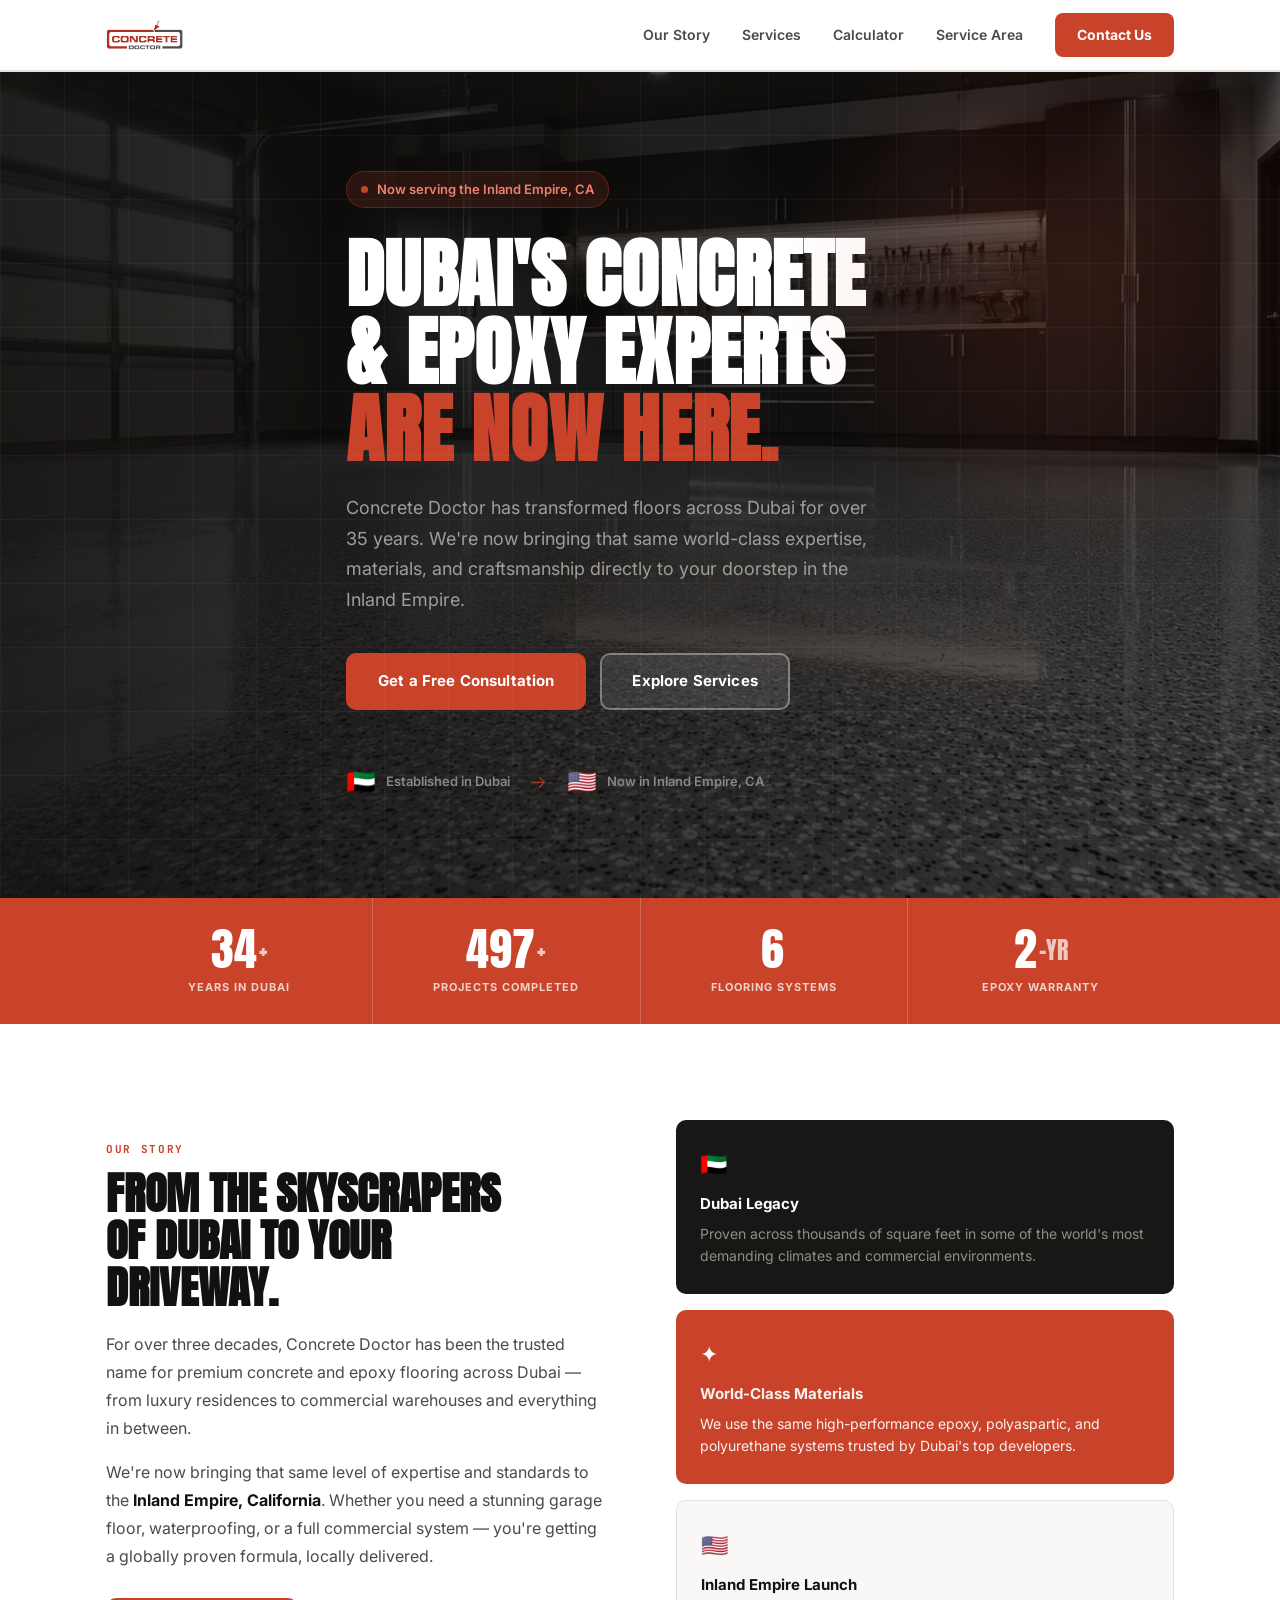
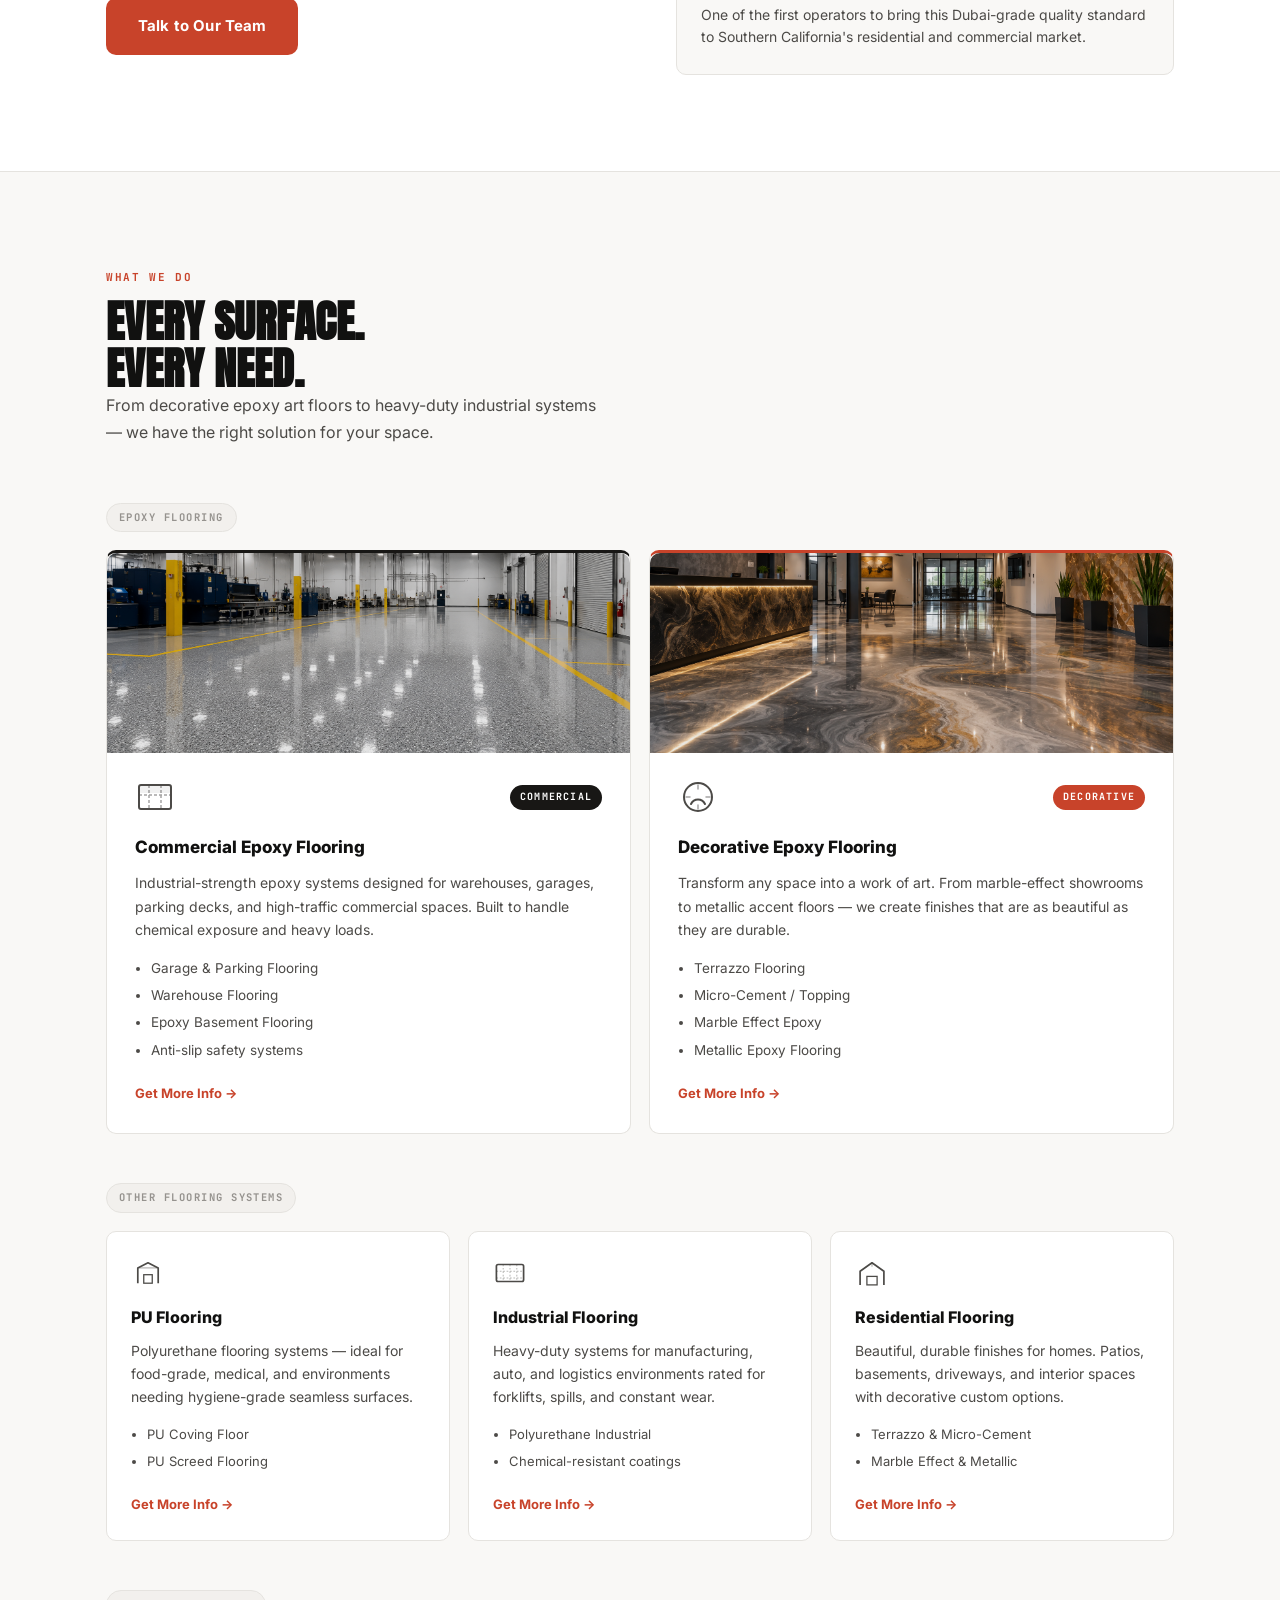
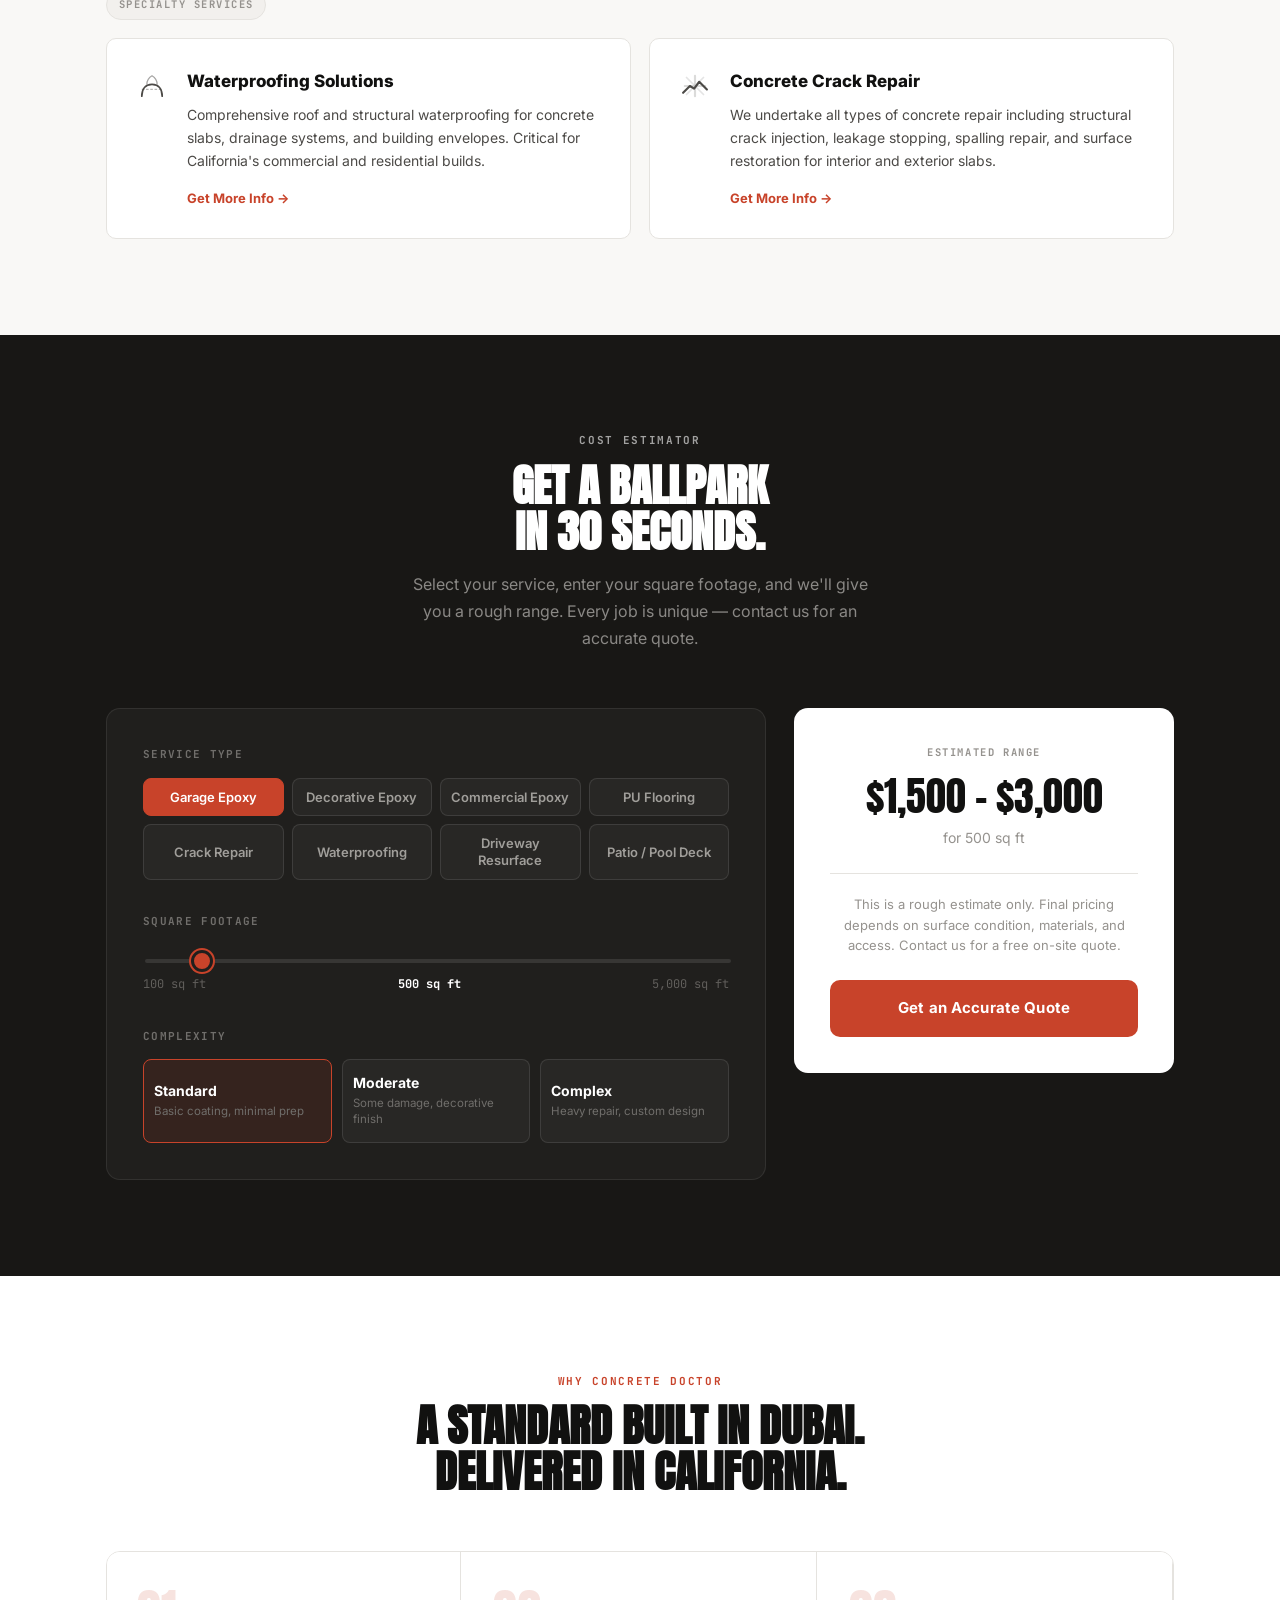
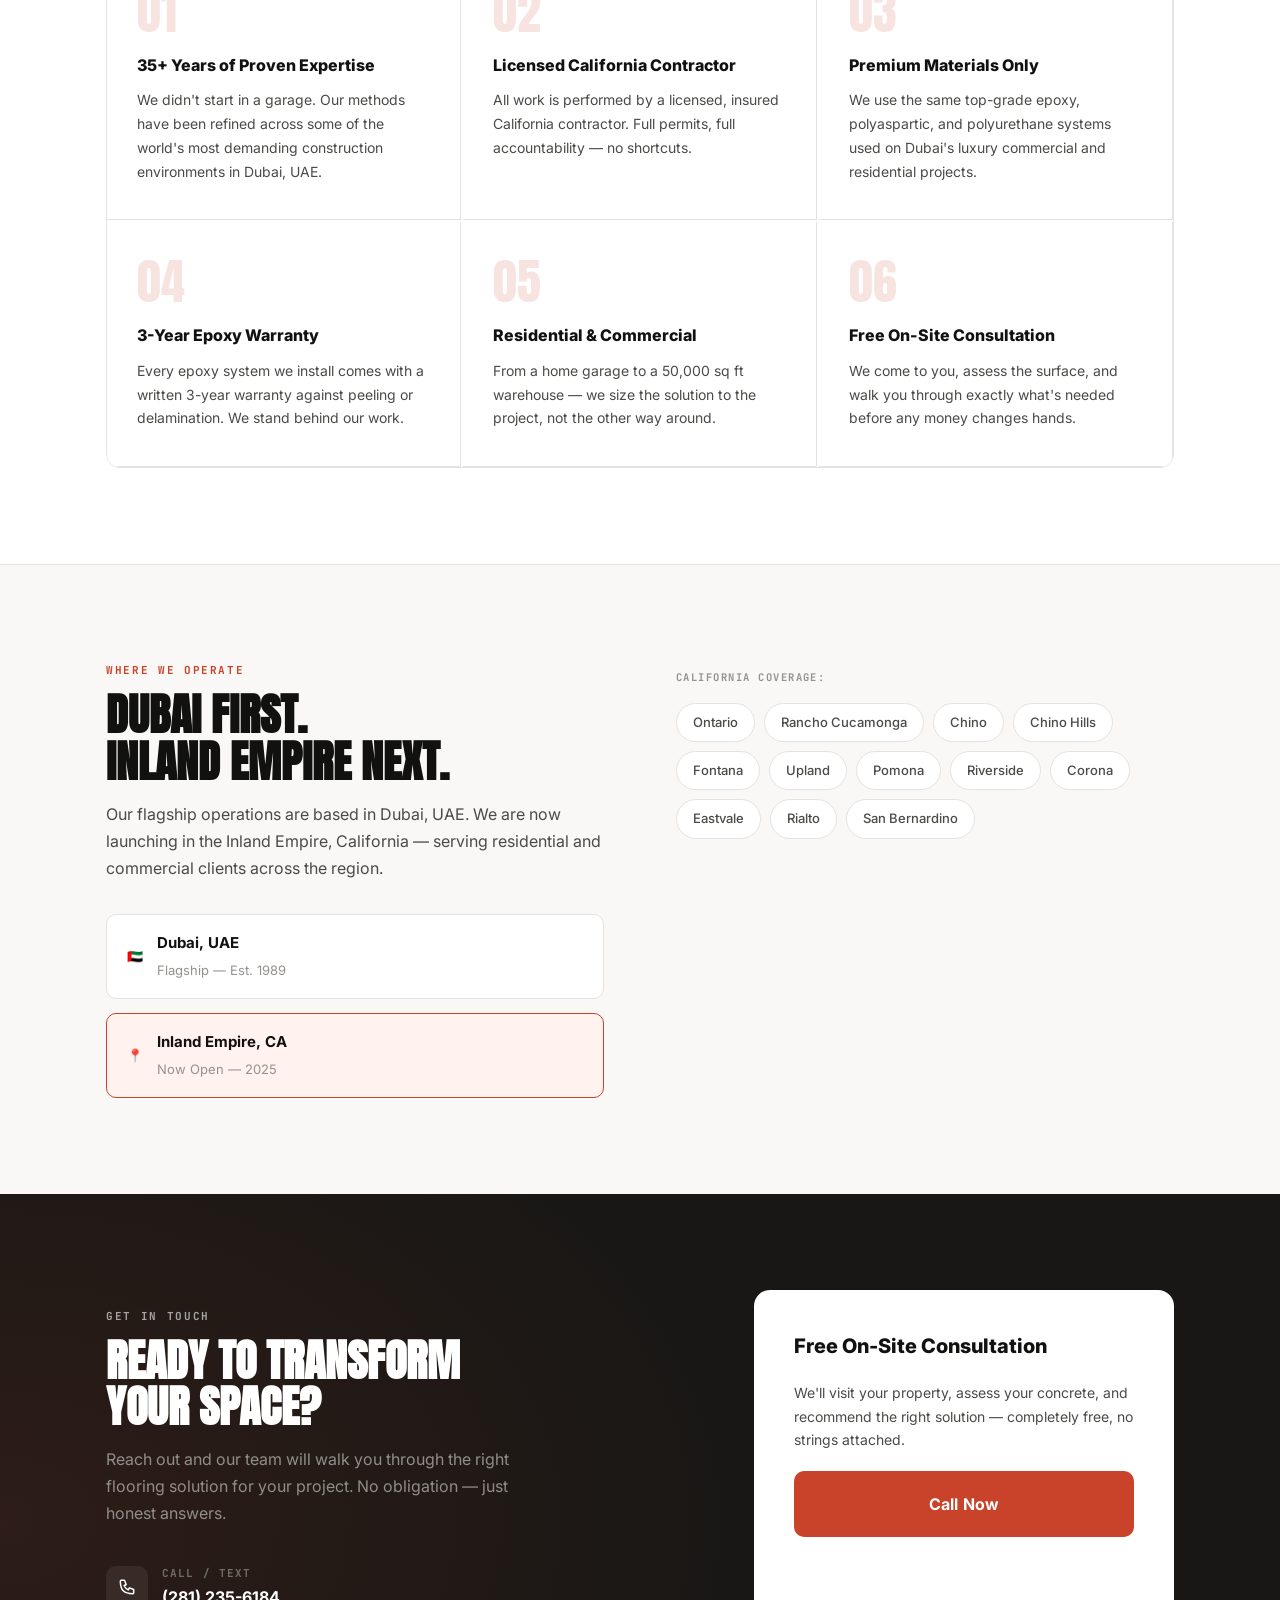
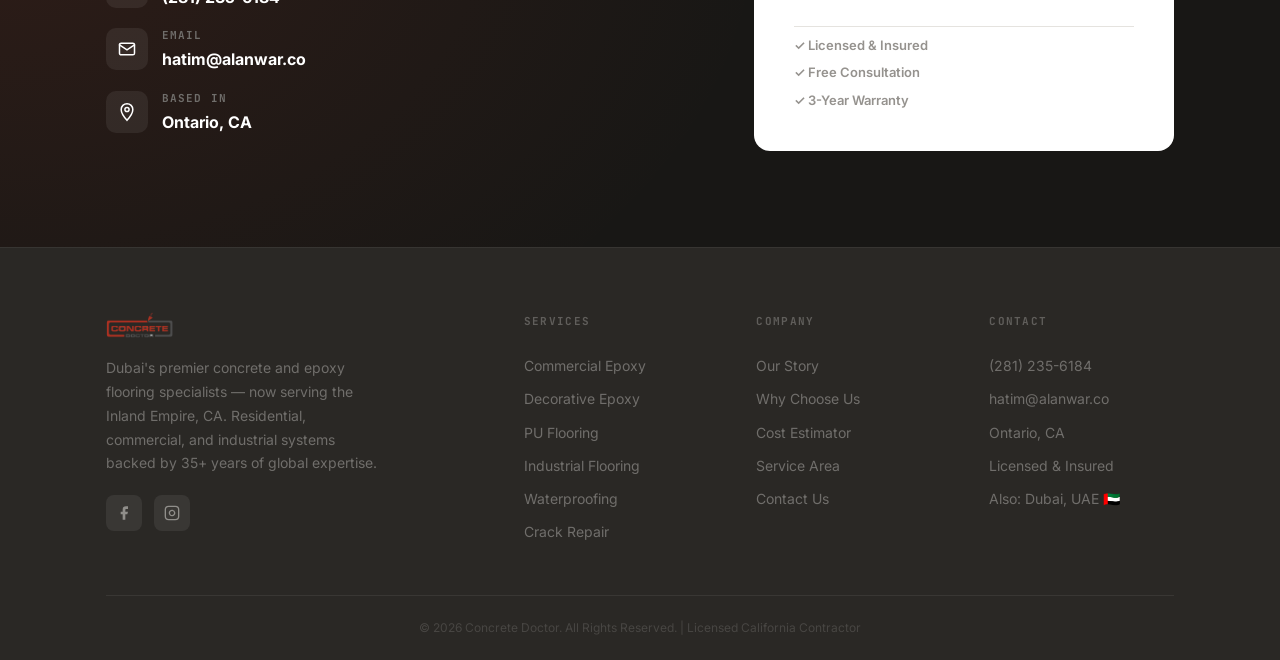
==== commit 3fef5ed7: "Update index.html" ====
--- a/index.html
+++ b/index.html
@@ -145,7 +145,7 @@
       <div class="service-cards-row">
         <div class="svc-card svc-card--primary">
   <div class="svc-card-img">
-    <img src="commercial-flooring.png" alt="Commercial Epoxy Flooring">
+    <img src="commercial_flooring.png" alt="Commercial Epoxy Flooring">
   </div>
   <div class="svc-card-top">
     <div class="svc-icon">
@@ -165,7 +165,7 @@
         </div>
         <div class="svc-card svc-card--secondary">
   <div class="svc-card-img">
-    <img src="decorative-flooring.png" alt="Decorative Epoxy Flooring">
+    <img src="decorative_flooring.png" alt="Decorative Epoxy Flooring">
   </div>
   <div class="svc-card-top">
     <div class="svc-icon">
--- a/styles.css
+++ b/styles.css
@@ -210,6 +210,24 @@
 .svc-list--sm li { font-size: 13px; }
 .svc-link { font-size: 13px; font-weight: 700; color: var(--red); transition: color 0.18s; }
 .svc-link:hover { color: var(--red-hover); }
+.svc-card-img {
+    width: calc(100% + 56px);
+    margin: -28px -28px 24px -28px;
+    height: 200px;
+    overflow: hidden;
+    border-radius: 10px 10px 0 0;
+}
+.svc-card-img img {
+    width: 100%;
+    height: 100%;
+    object-fit: cover;
+    object-position: center;
+    transition: transform 0.5s ease;
+    filter: brightness(0.92);
+}
+.svc-card:hover .svc-card-img img {
+    transform: scale(1.04);
+}
 .svc-card--sm { padding: 24px; }
 .svc-card--sm .svc-icon--sm { margin-bottom: 14px; }
 .svc-card--sm h3 { font-size: 16px; margin-bottom: 9px; }
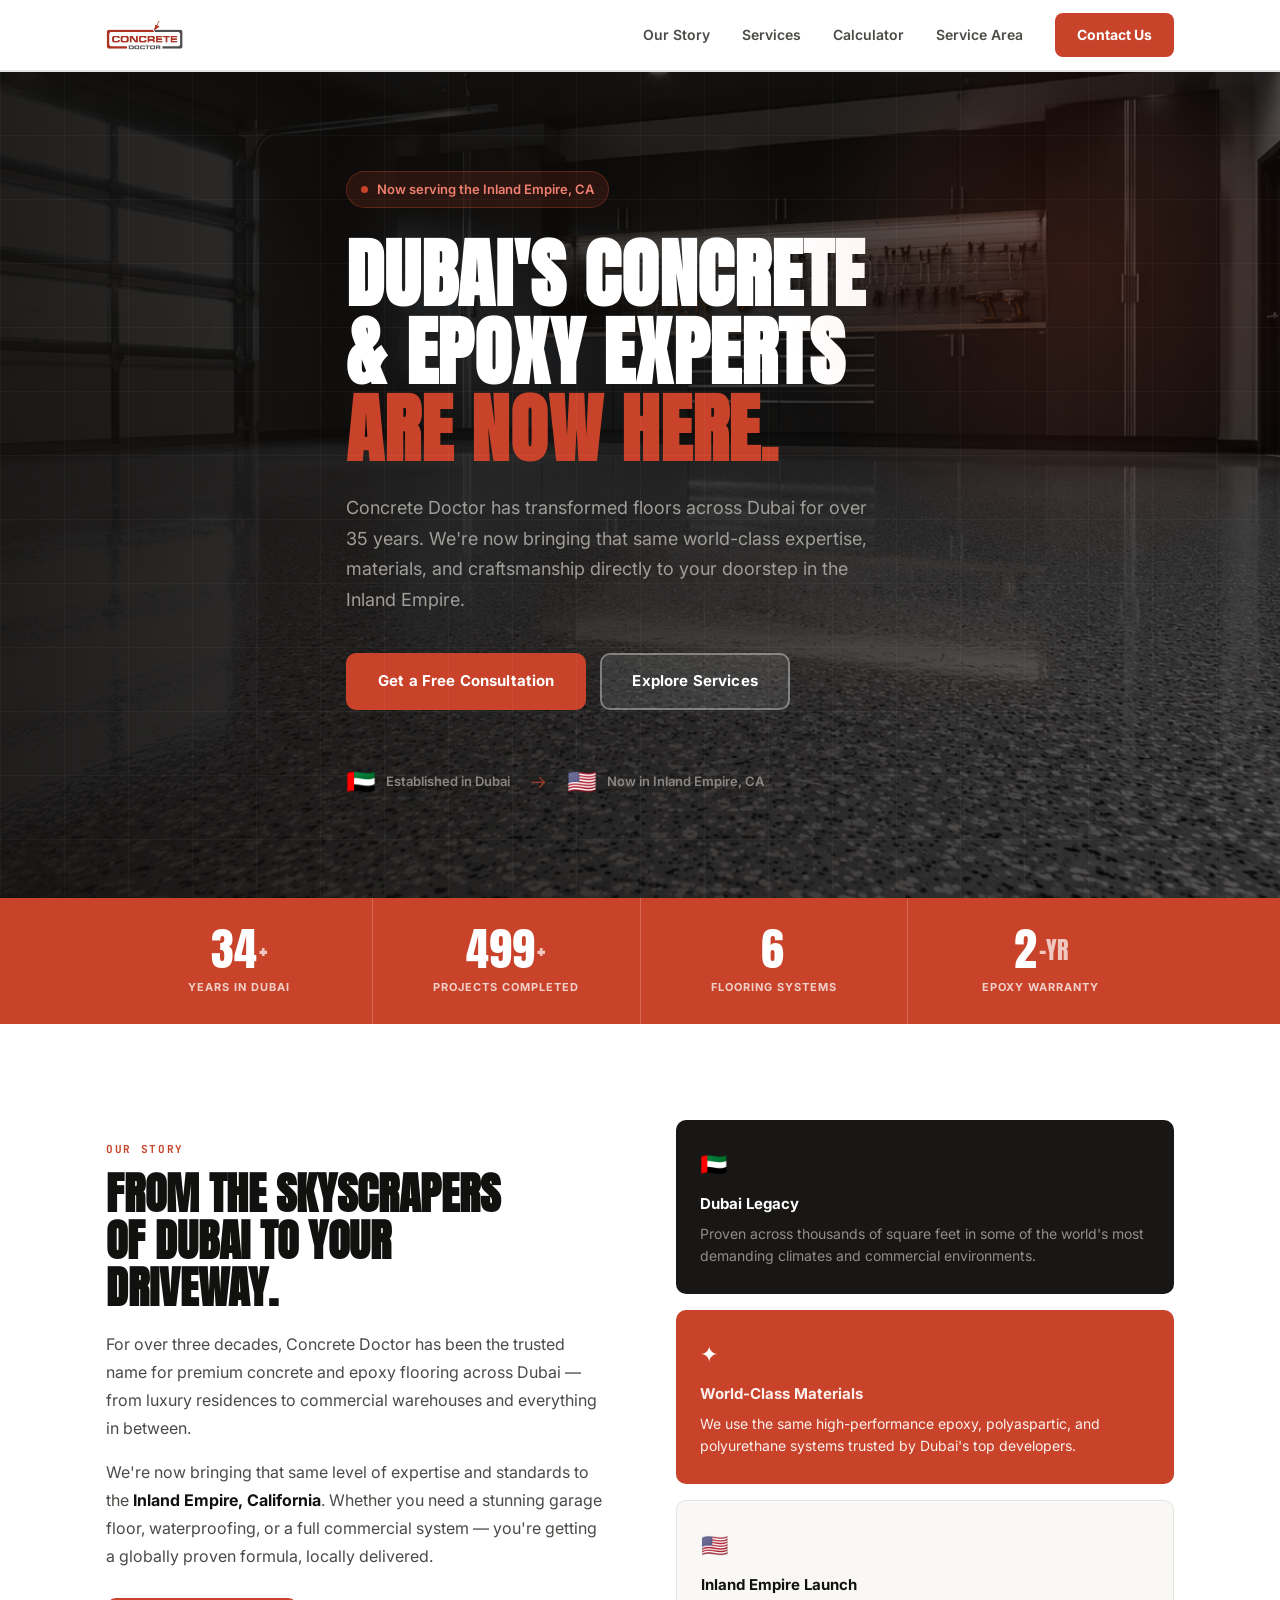
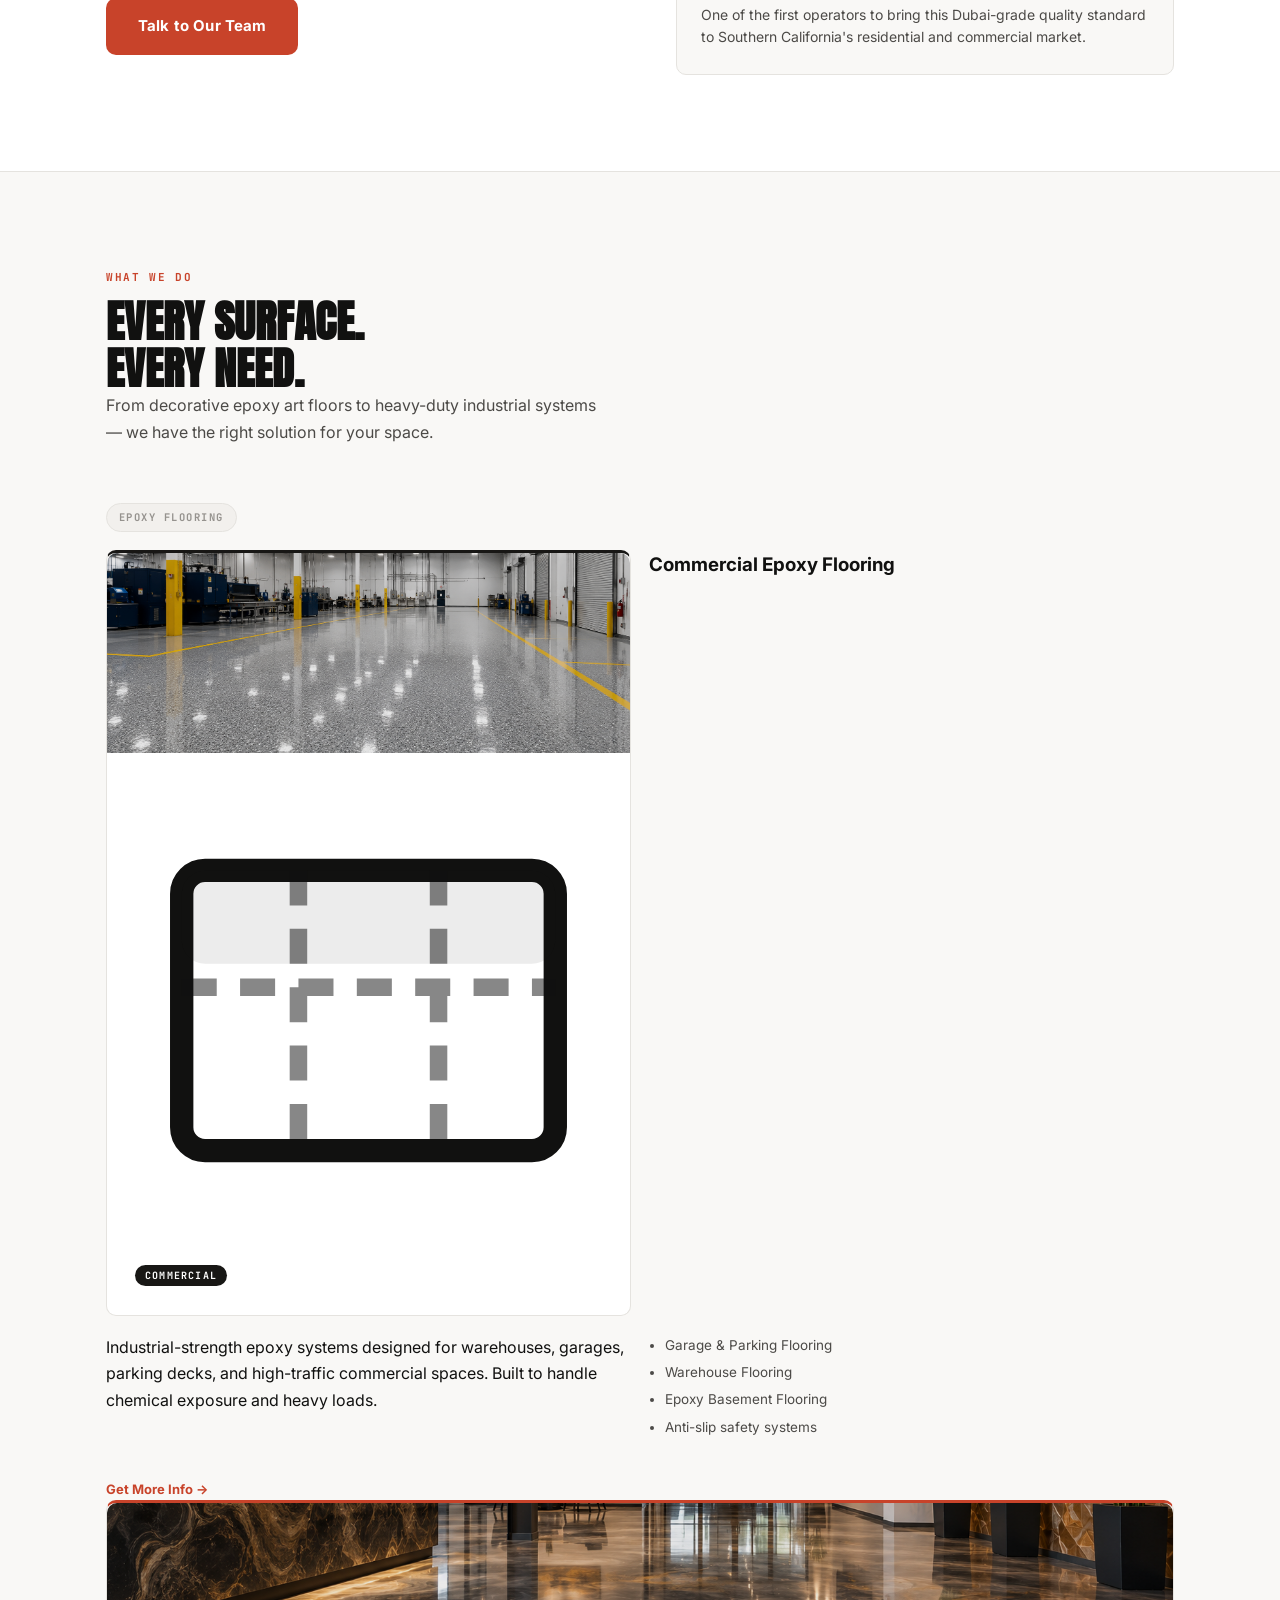
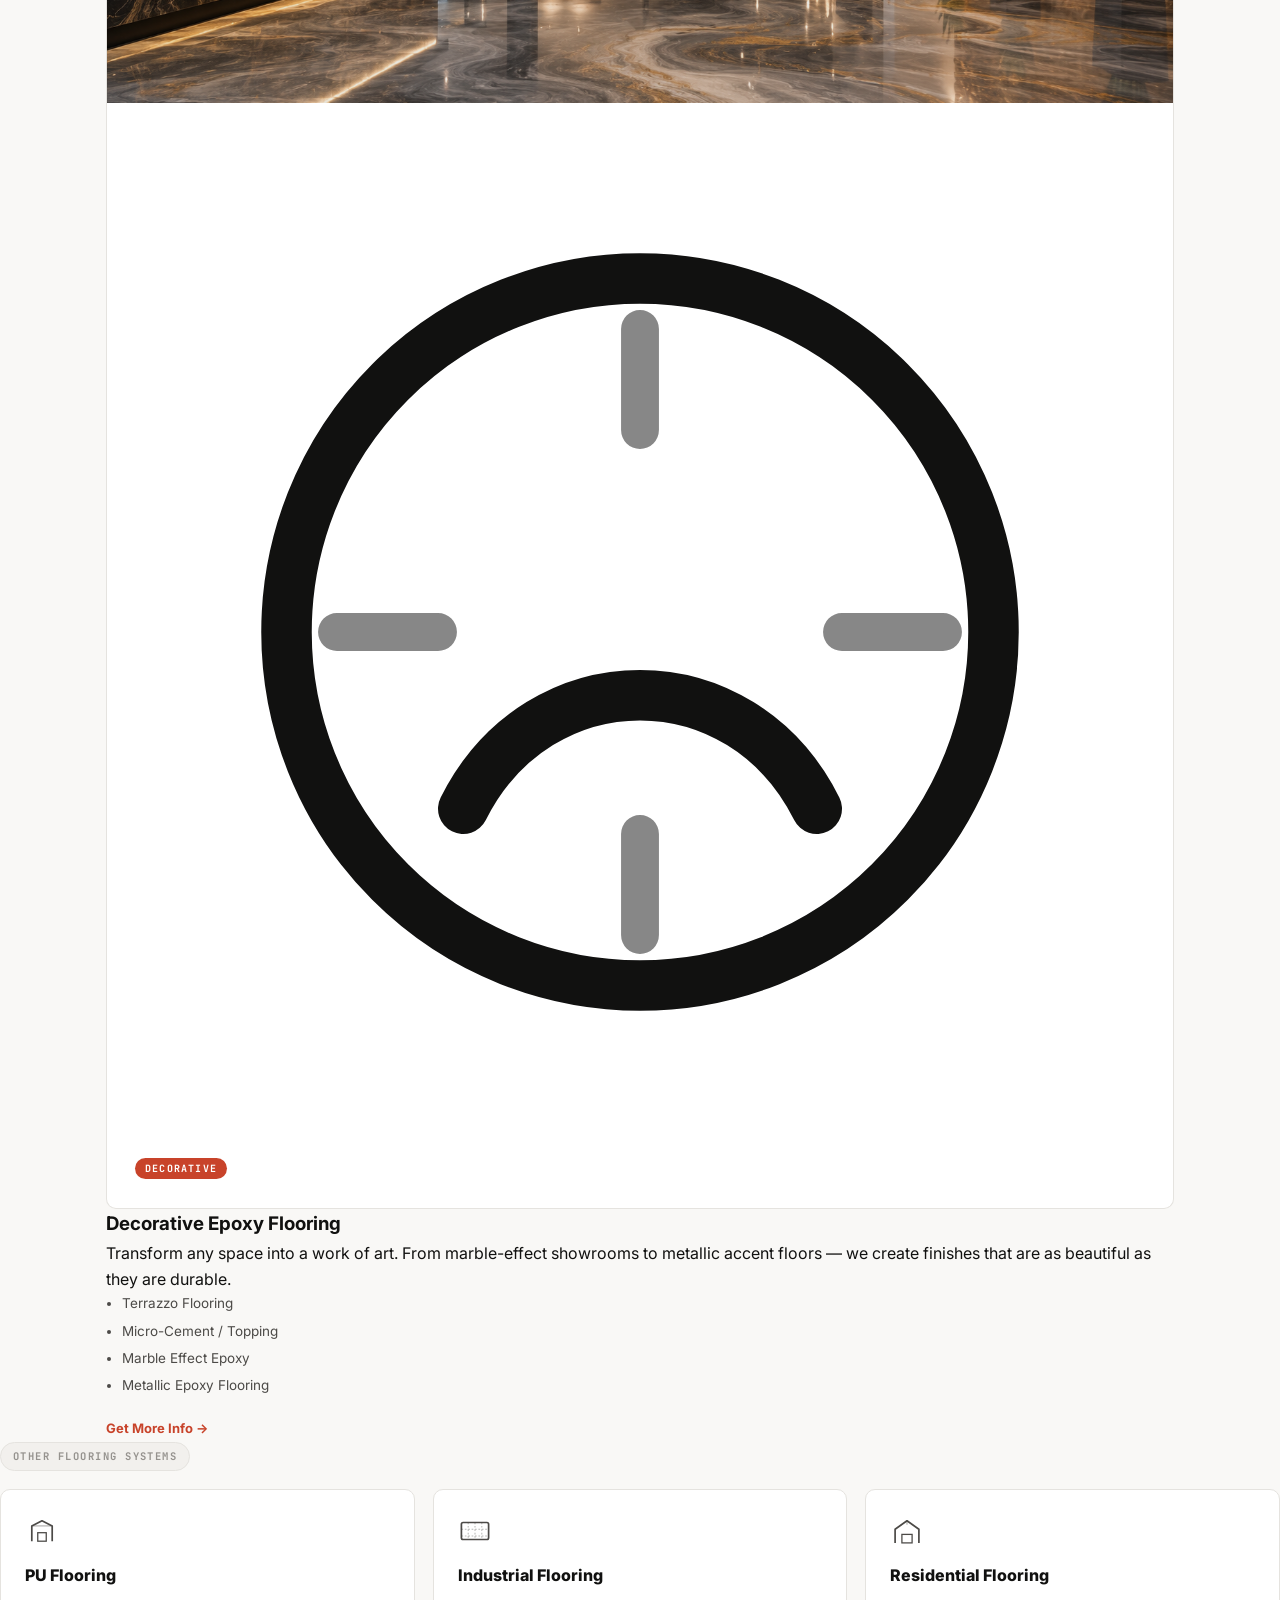
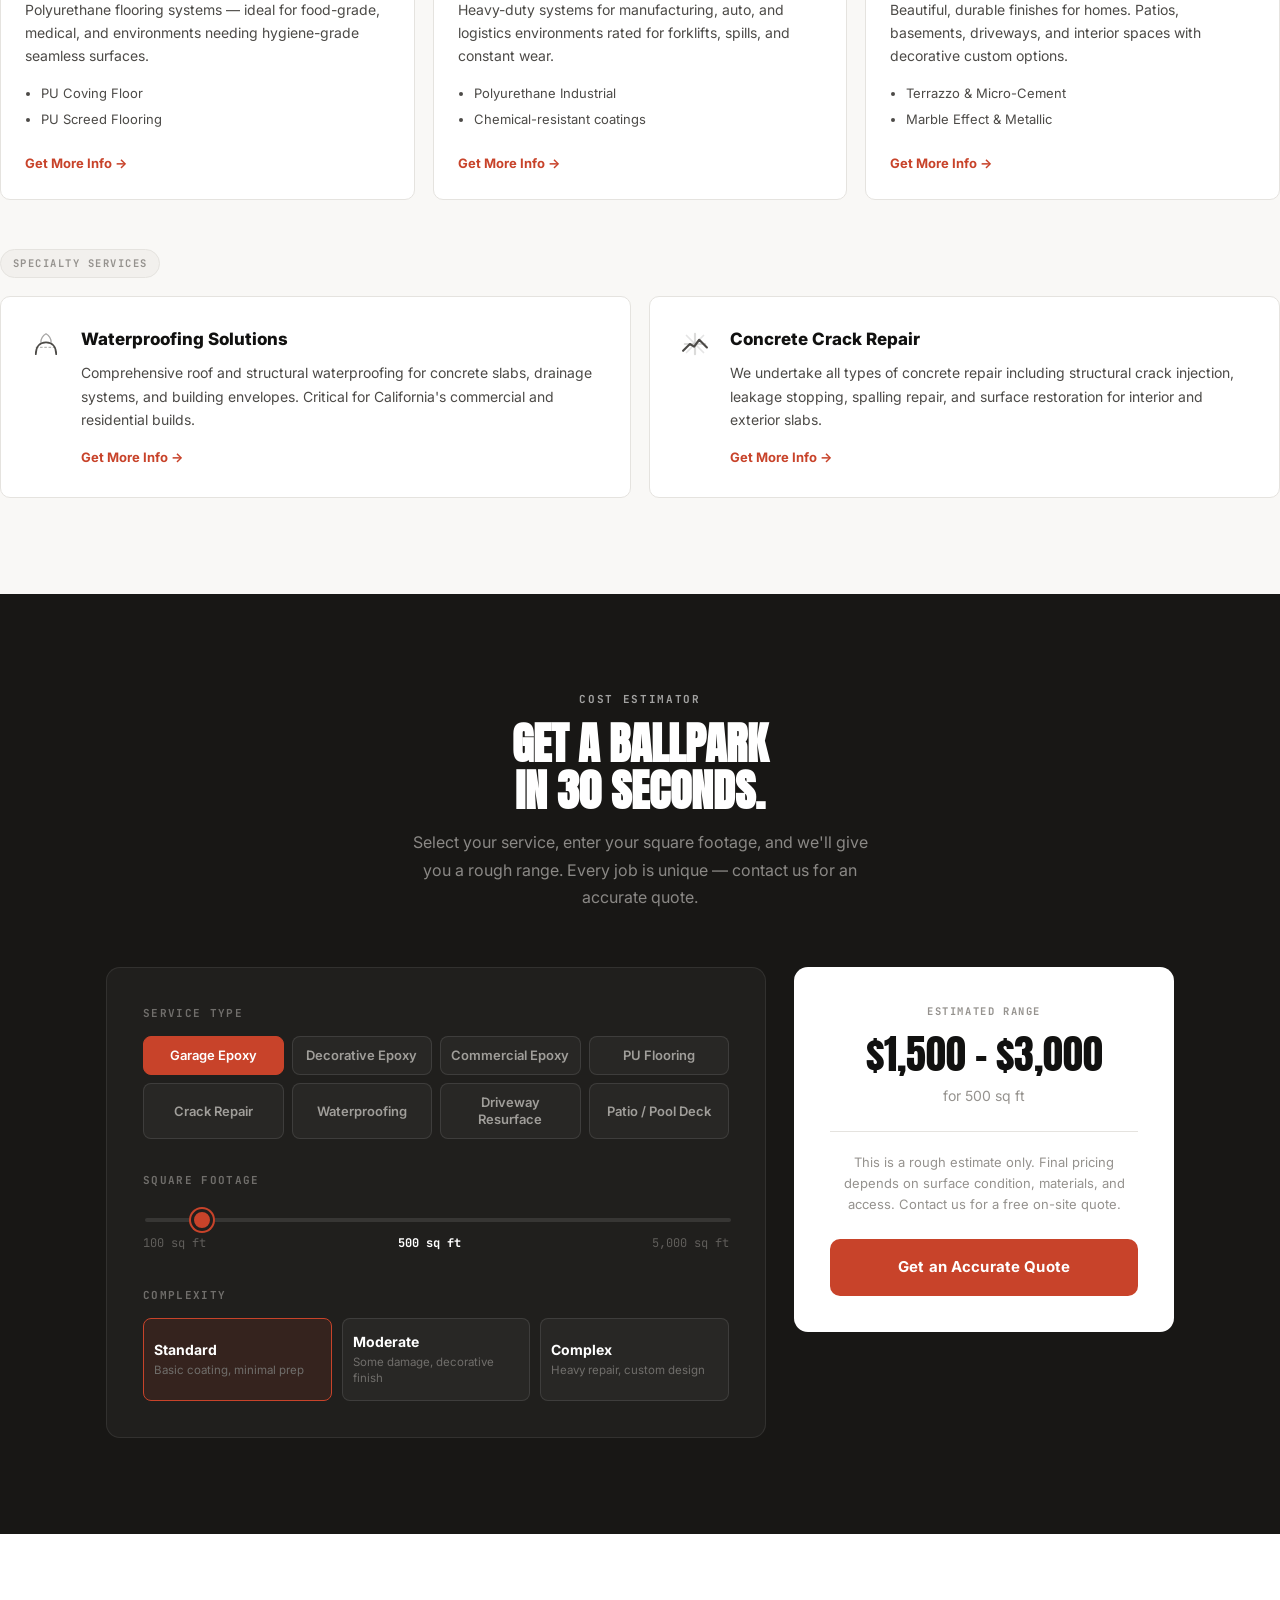
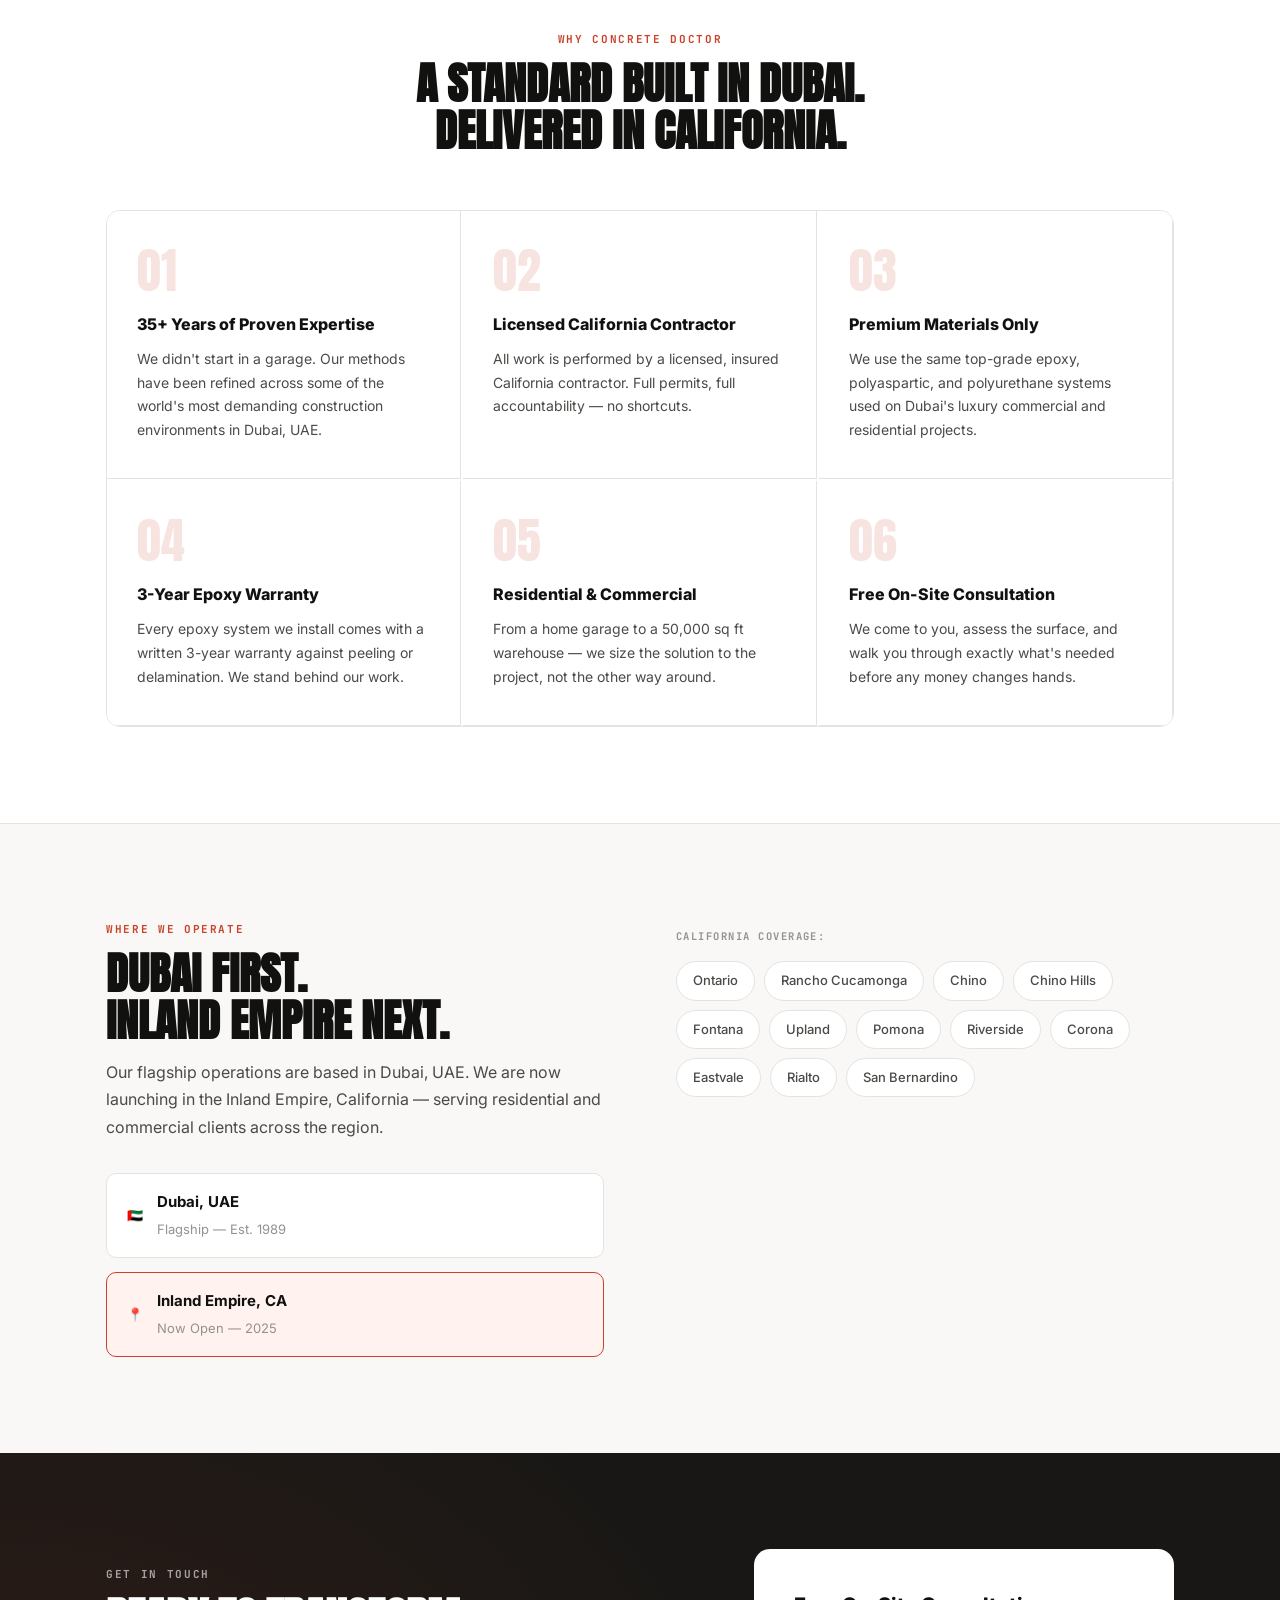
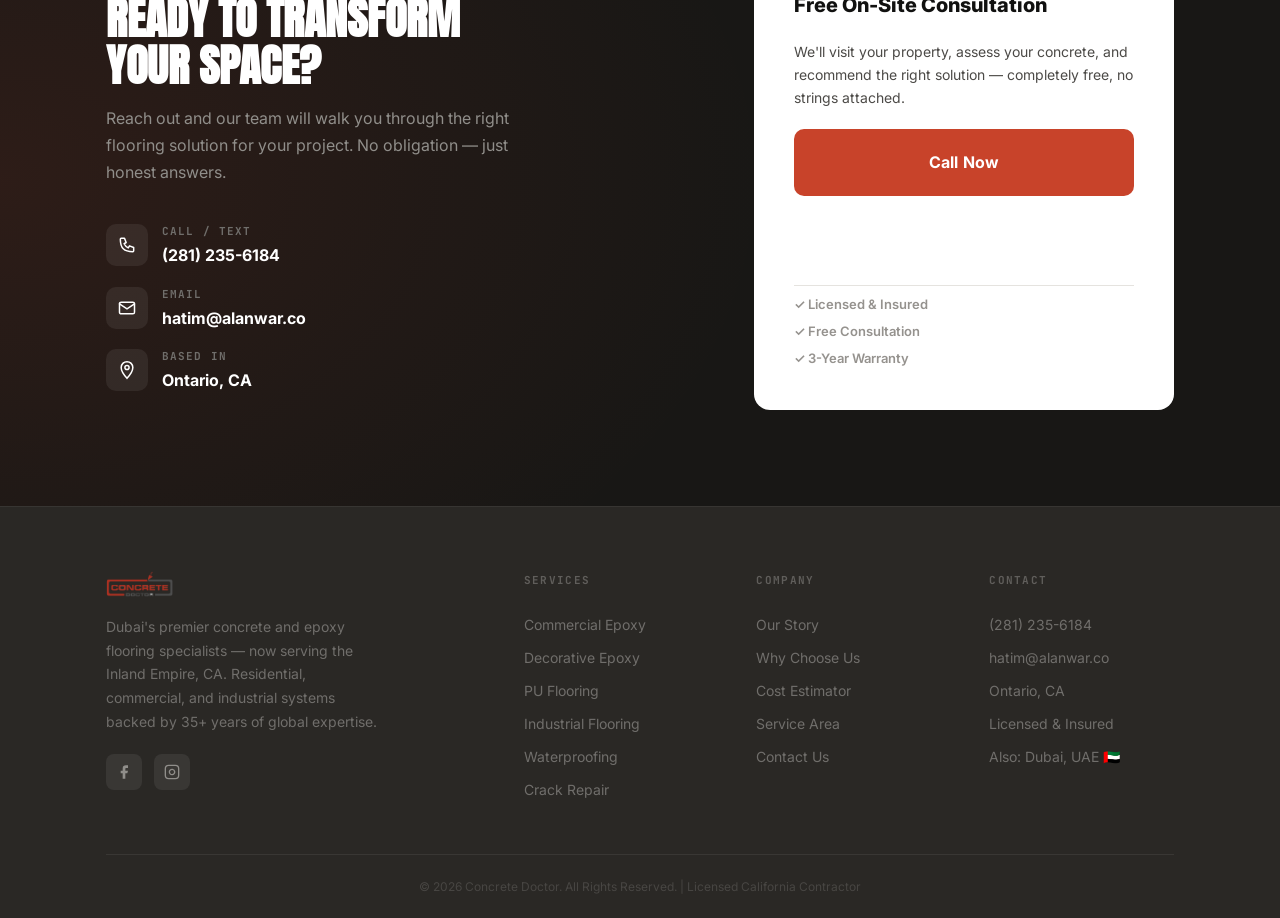
==== commit 3d422c09: "Update index.html removed svc icon" ====
--- a/index.html
+++ b/index.html
@@ -148,7 +148,7 @@
     <img src="commercial_flooring.png" alt="Commercial Epoxy Flooring">
   </div>
   <div class="svc-card-top">
-    <div class="svc-icon">
+    
               <svg viewBox="0 0 40 40" fill="none"><rect x="4" y="8" width="32" height="24" rx="2" stroke="currentColor" stroke-width="2"/><path d="M4 18h32M14 8v24M26 8v24" stroke="currentColor" stroke-width="1.5" stroke-dasharray="3 2" opacity="0.5"/><rect x="4" y="8" width="32" height="8" rx="2" fill="currentColor" opacity="0.08"/></svg>
             </div>
             <span class="svc-tag">Commercial</span>
@@ -168,7 +168,7 @@
     <img src="decorative_flooring.png" alt="Decorative Epoxy Flooring">
   </div>
   <div class="svc-card-top">
-    <div class="svc-icon">
+    
               <svg viewBox="0 0 40 40" fill="none"><circle cx="20" cy="20" r="14" stroke="currentColor" stroke-width="2"/><path d="M13 27c3-6 11-6 14 0" stroke="currentColor" stroke-width="2" stroke-linecap="round"/><path d="M20 8v4M8 20h4M28 20h4M20 28v4" stroke="currentColor" stroke-width="1.5" stroke-linecap="round" opacity="0.5"/></svg>
             </div>
             <span class="svc-tag svc-tag--warm">Decorative</span>
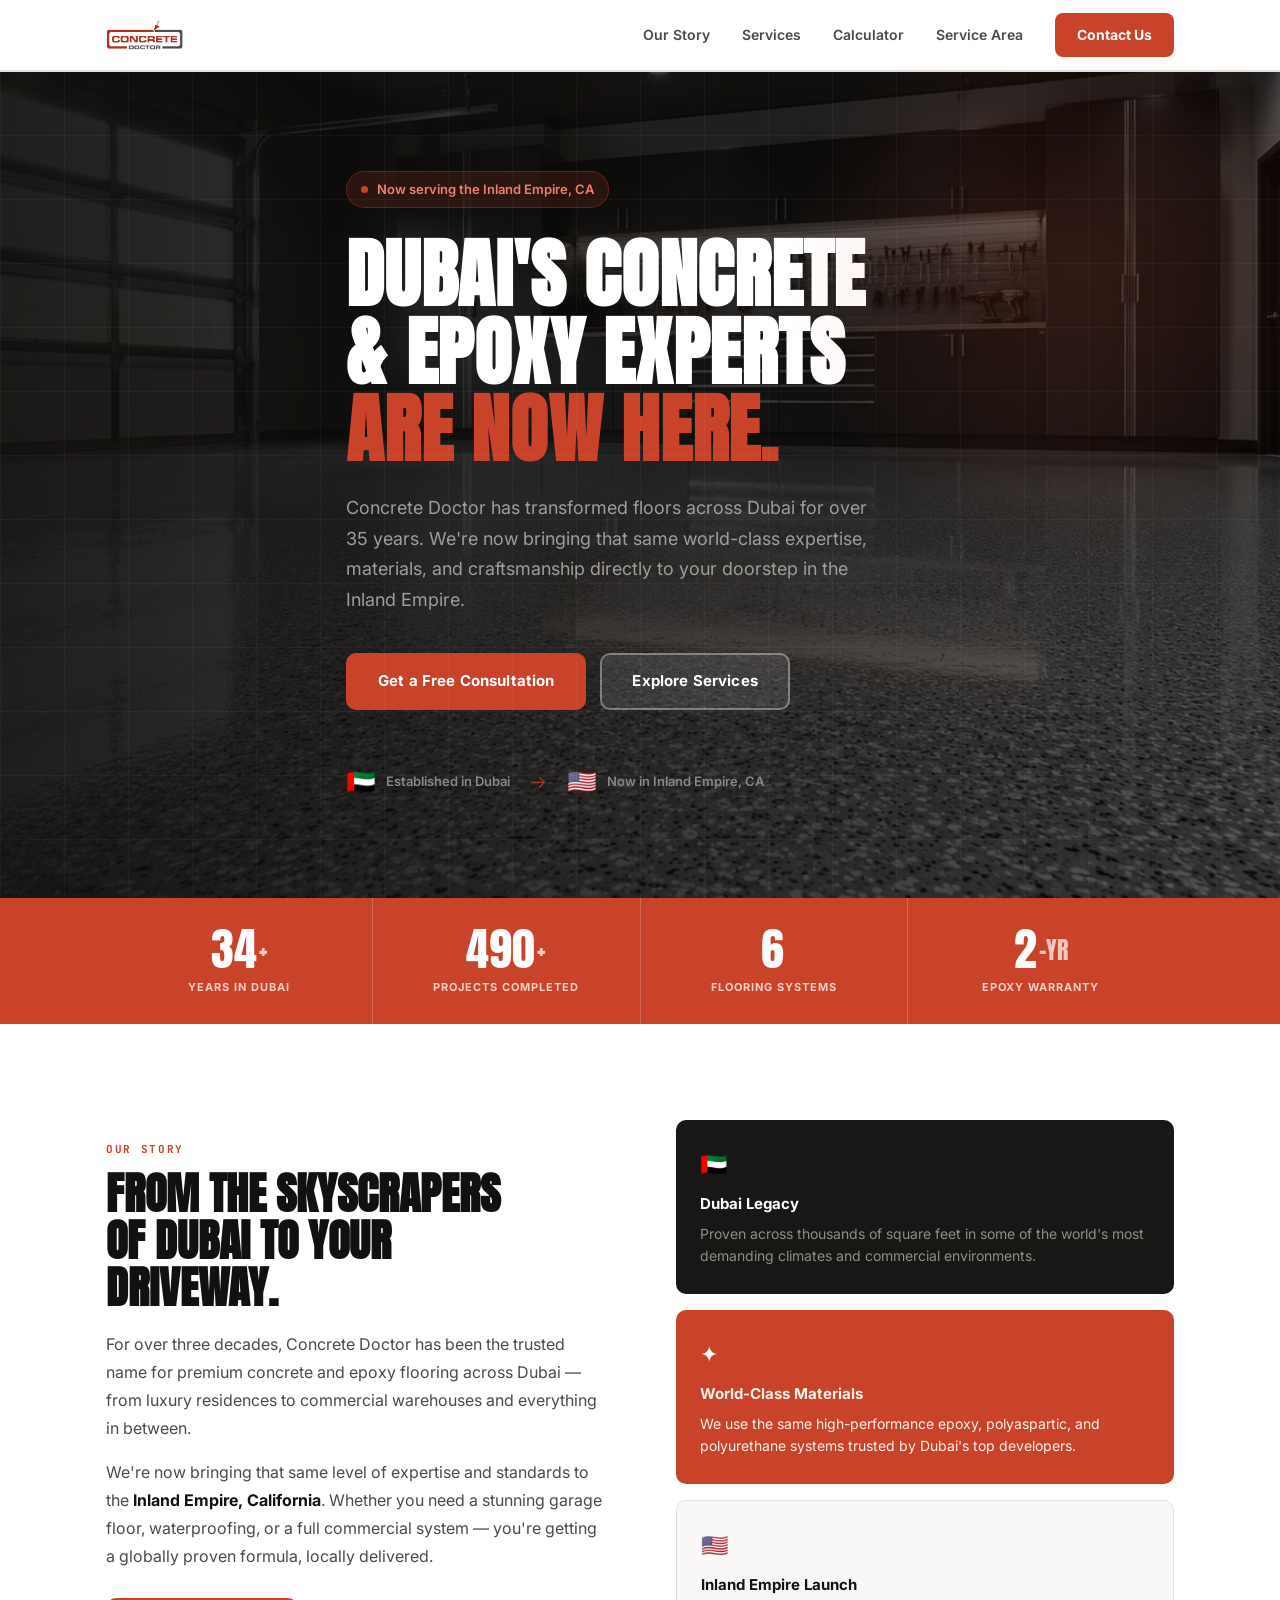
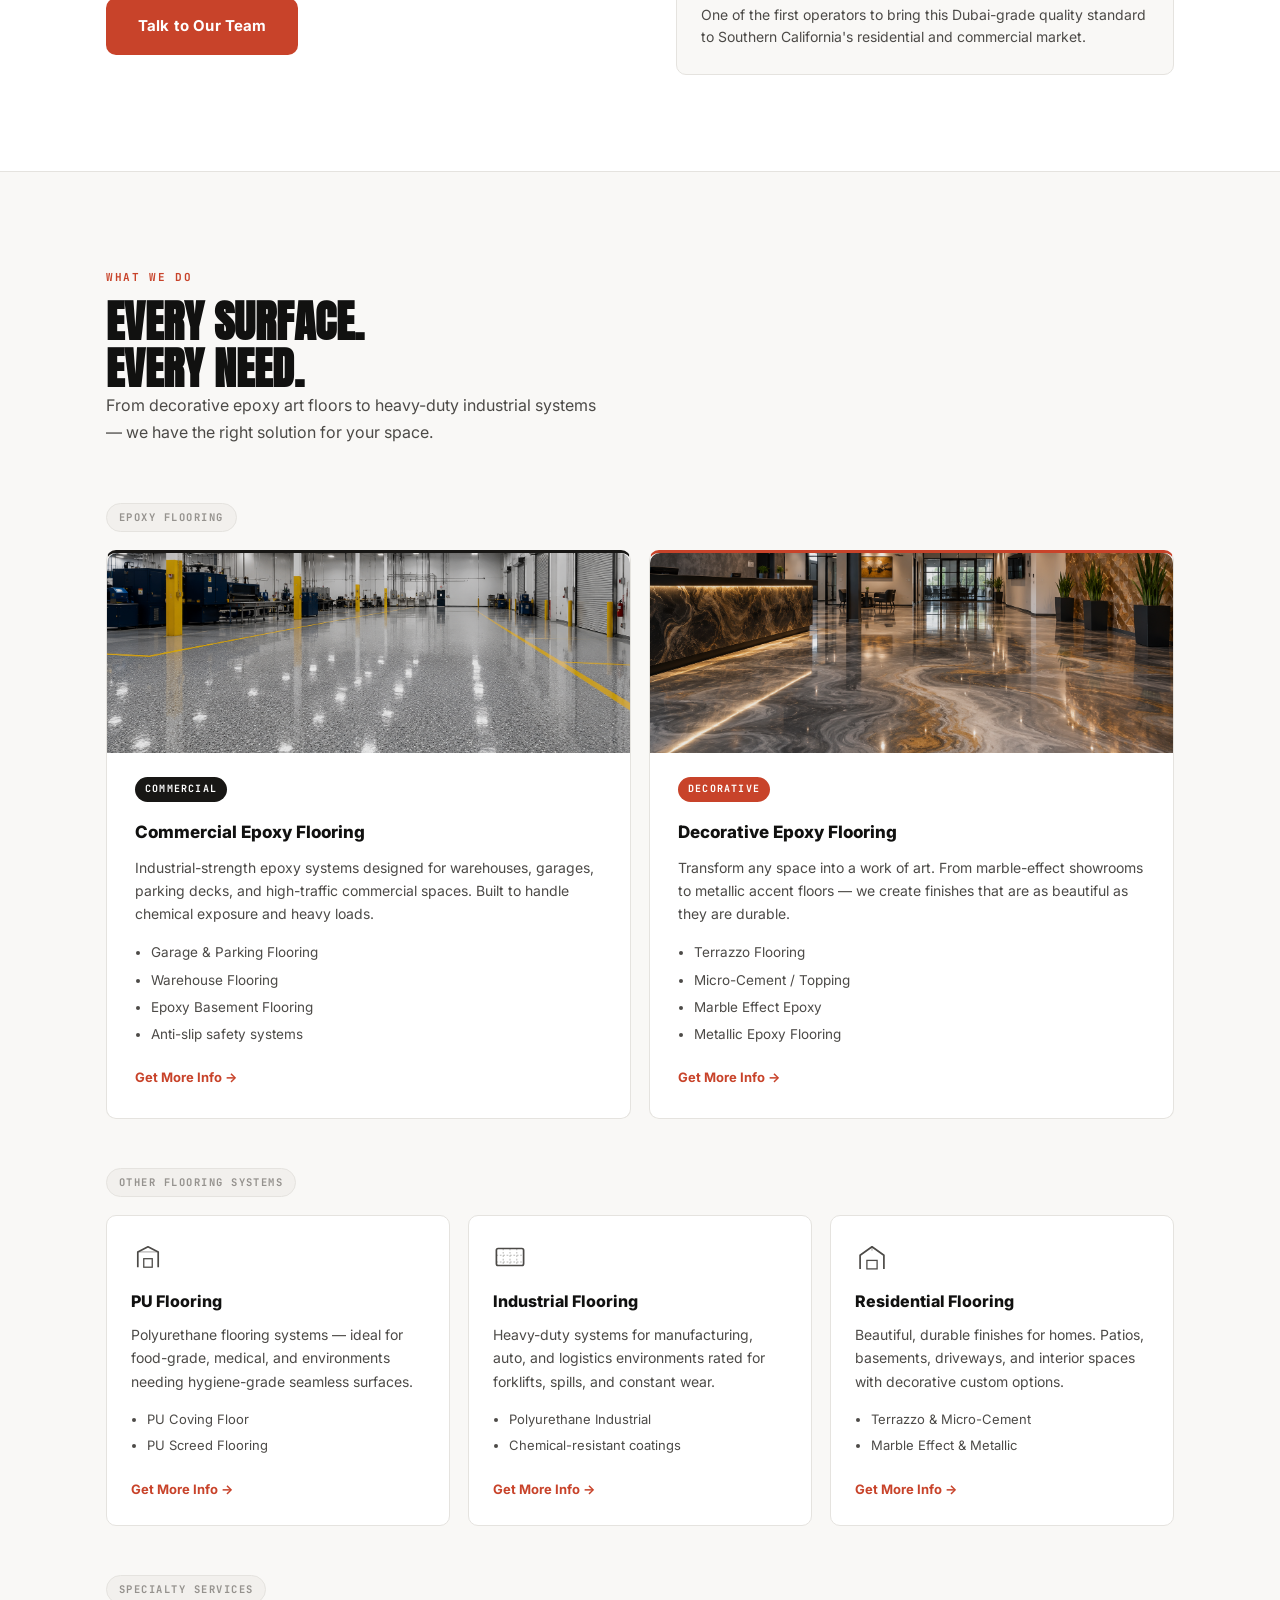
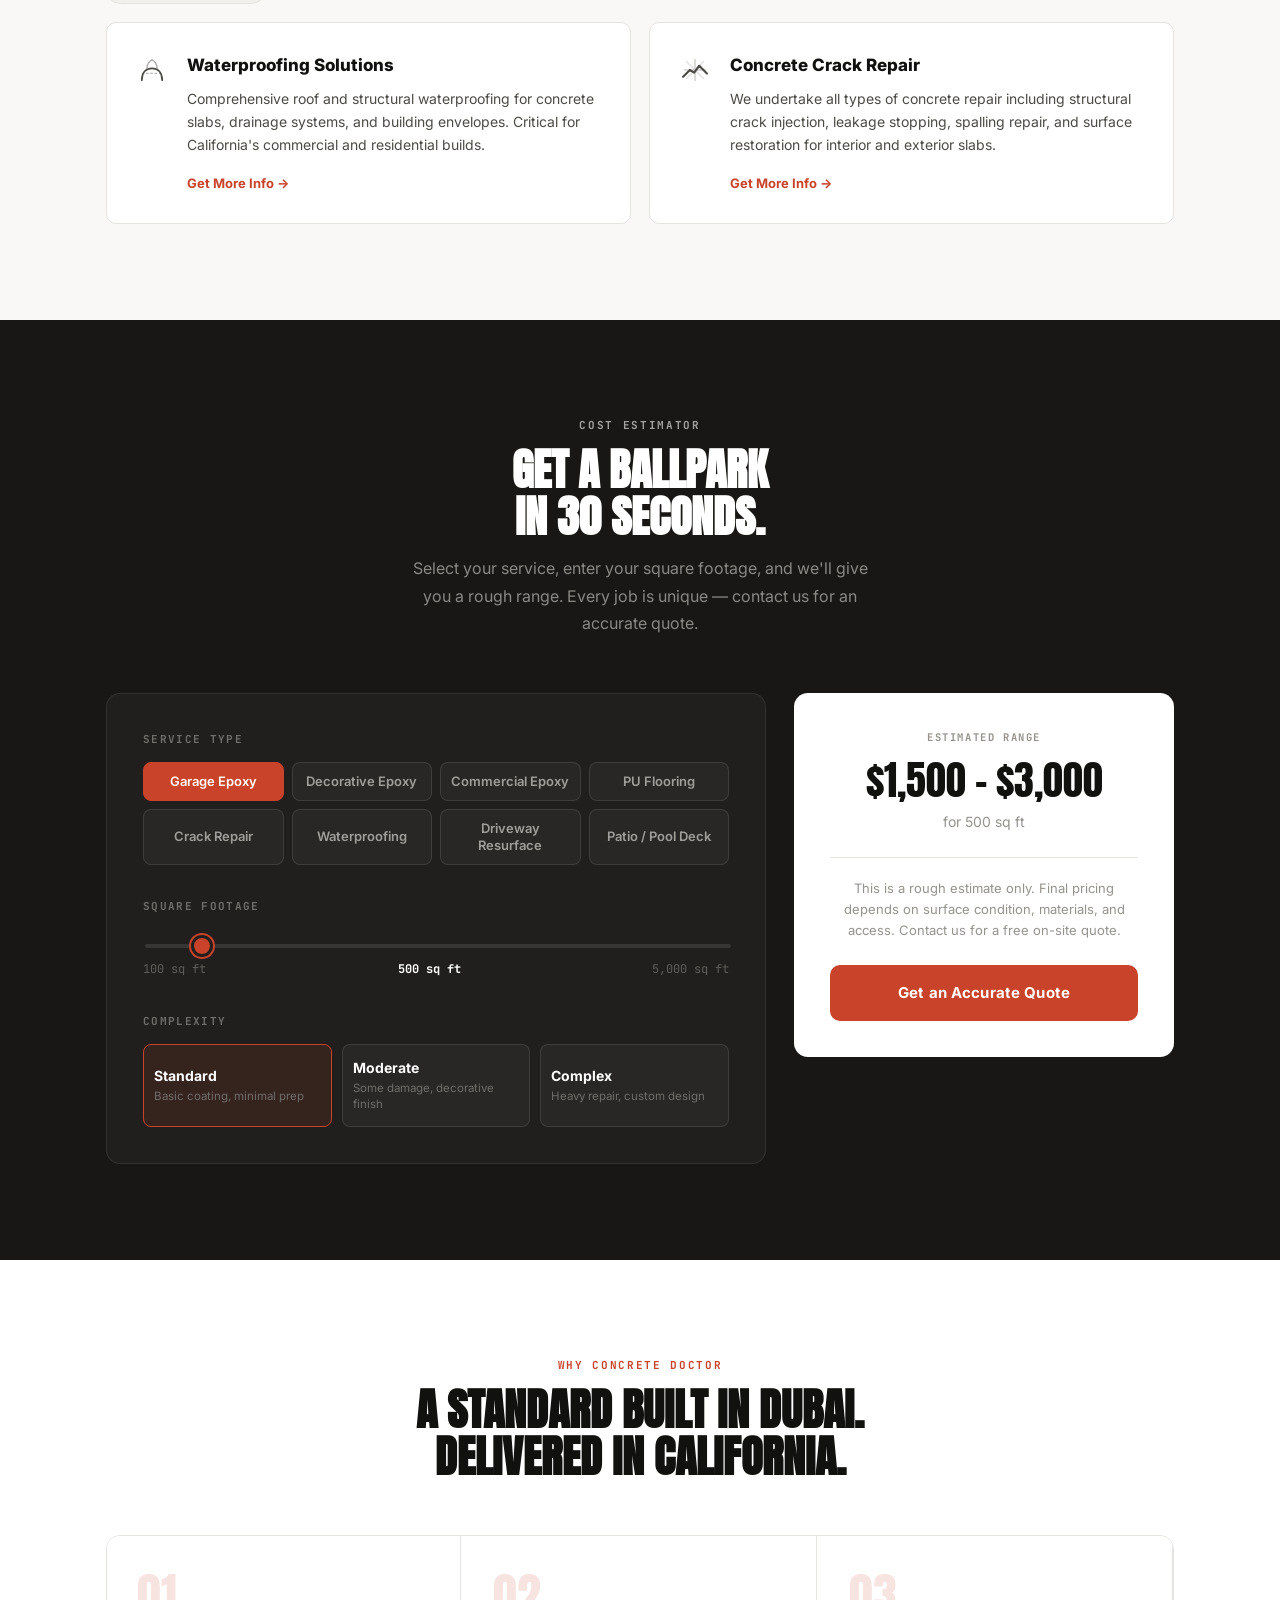
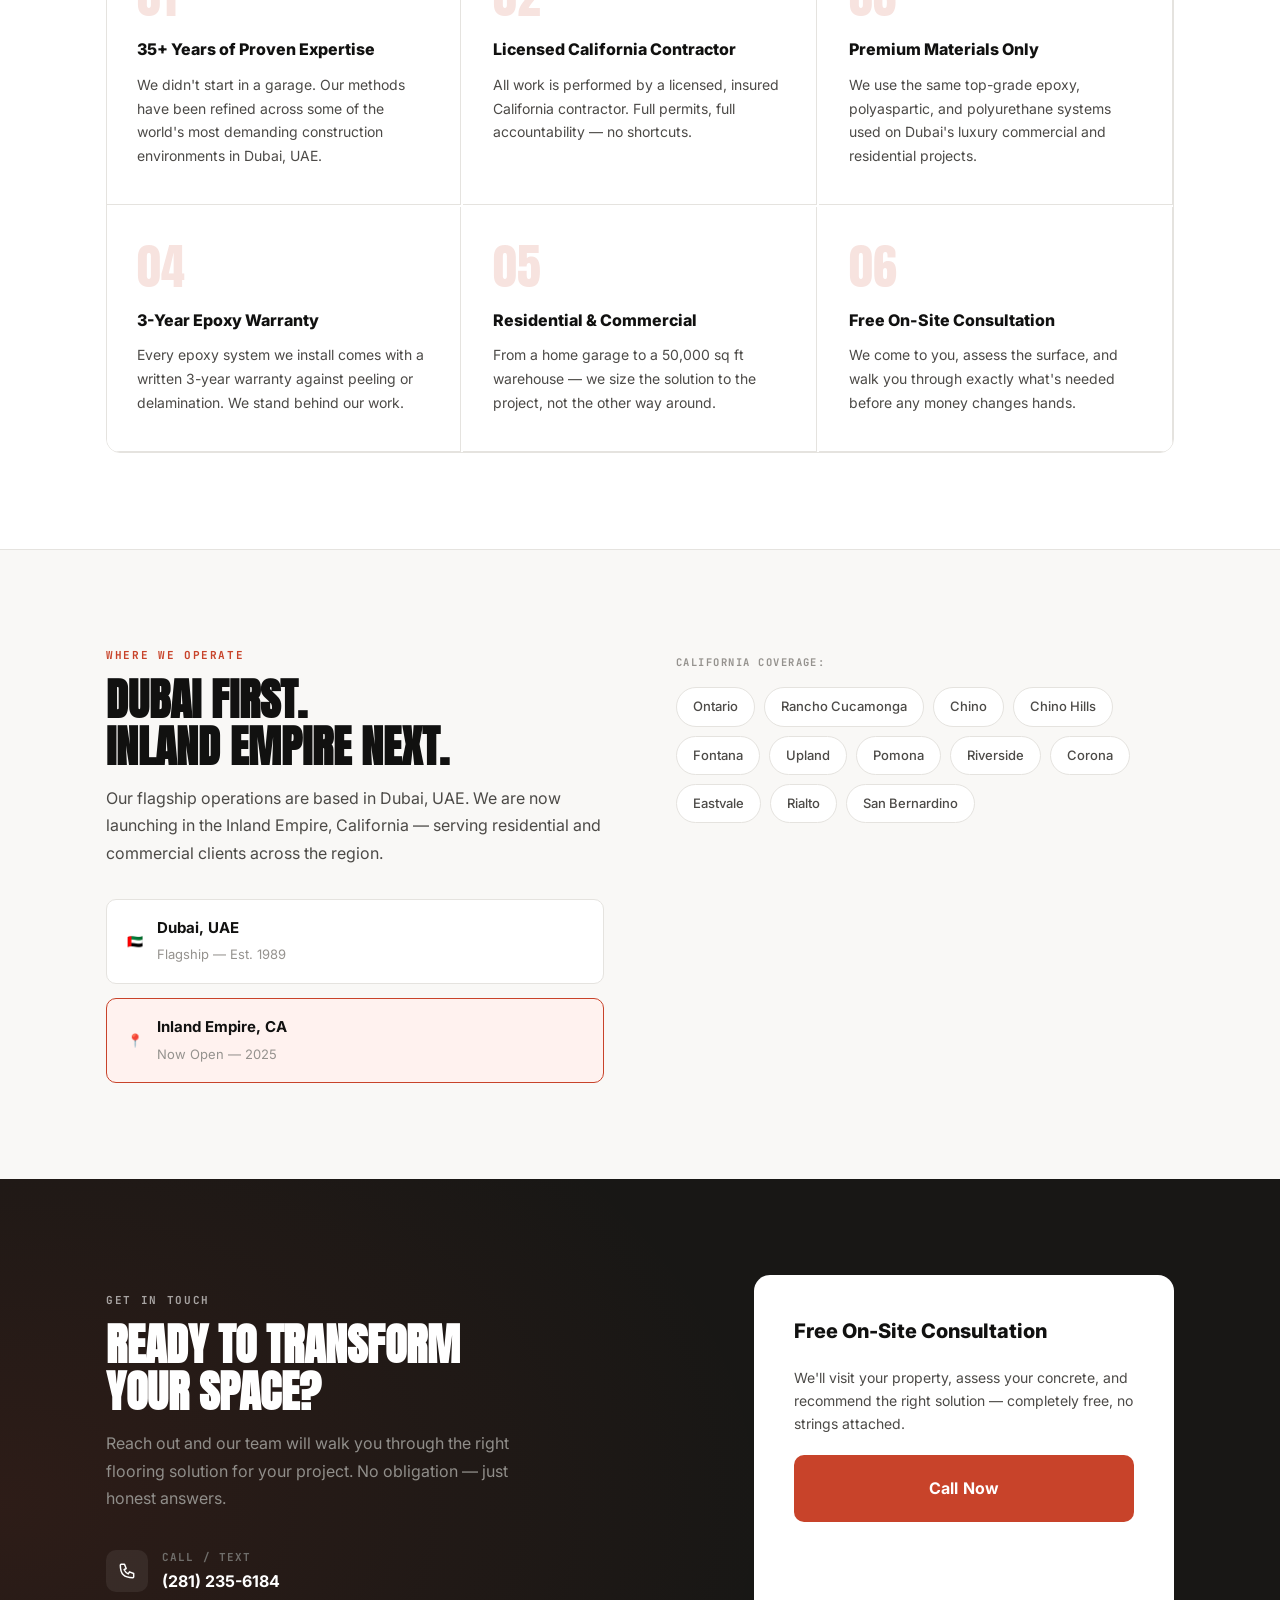
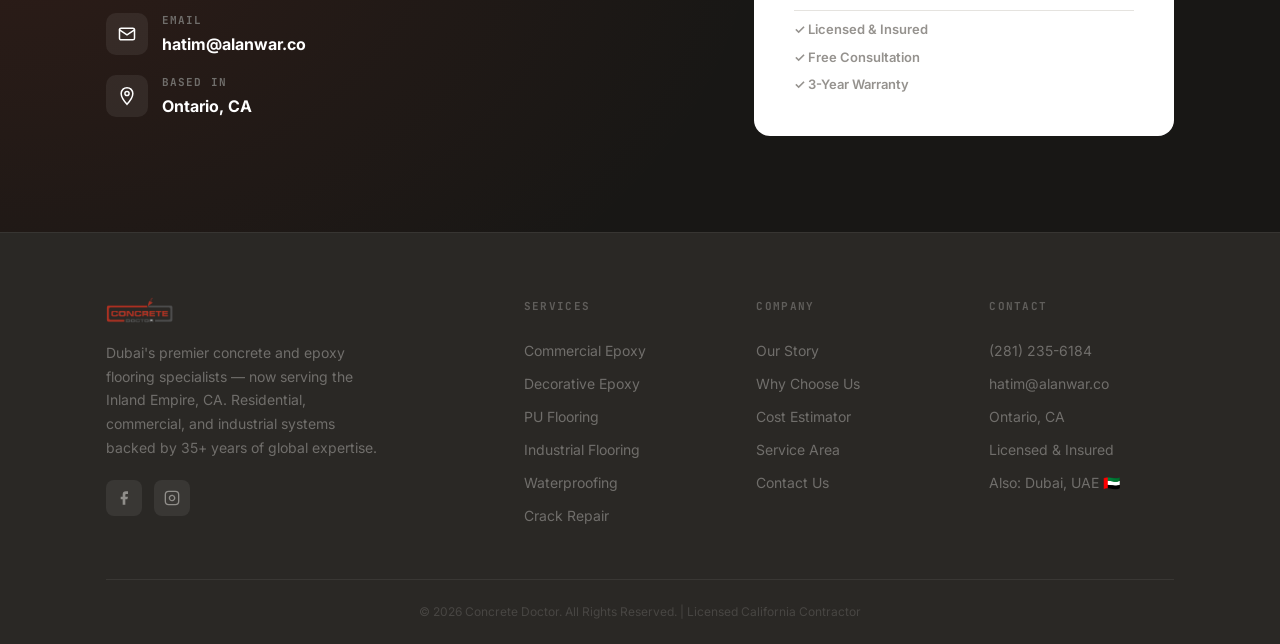
==== commit fcb60e57: "Update index.html" ====
--- a/index.html
+++ b/index.html
@@ -138,54 +138,50 @@
     </div>
 
     <!-- EPOXY FLOORING -->
-    <div class="service-group">
-      <div class="service-group-label">
-        <span class="group-tag">EPOXY FLOORING</span>
-      </div>
-      <div class="service-cards-row">
-        <div class="svc-card svc-card--primary">
-  <div class="svc-card-img">
-    <img src="commercial_flooring.png" alt="Commercial Epoxy Flooring">
-  </div>
-  <div class="svc-card-top">
-    
-              <svg viewBox="0 0 40 40" fill="none"><rect x="4" y="8" width="32" height="24" rx="2" stroke="currentColor" stroke-width="2"/><path d="M4 18h32M14 8v24M26 8v24" stroke="currentColor" stroke-width="1.5" stroke-dasharray="3 2" opacity="0.5"/><rect x="4" y="8" width="32" height="8" rx="2" fill="currentColor" opacity="0.08"/></svg>
-            </div>
-            <span class="svc-tag">Commercial</span>
-          </div>
-          <h3>Commercial Epoxy Flooring</h3>
-          <p>Industrial-strength epoxy systems designed for warehouses, garages, parking decks, and high-traffic commercial spaces. Built to handle chemical exposure and heavy loads.</p>
-          <ul class="svc-list">
-            <li>Garage & Parking Flooring</li>
-            <li>Warehouse Flooring</li>
-            <li>Epoxy Basement Flooring</li>
-            <li>Anti-slip safety systems</li>
-          </ul>
-          <a href="#contact" class="svc-link">Get More Info →</a>
-        </div>
-        <div class="svc-card svc-card--secondary">
-  <div class="svc-card-img">
-    <img src="decorative_flooring.png" alt="Decorative Epoxy Flooring">
-  </div>
-  <div class="svc-card-top">
-    
-              <svg viewBox="0 0 40 40" fill="none"><circle cx="20" cy="20" r="14" stroke="currentColor" stroke-width="2"/><path d="M13 27c3-6 11-6 14 0" stroke="currentColor" stroke-width="2" stroke-linecap="round"/><path d="M20 8v4M8 20h4M28 20h4M20 28v4" stroke="currentColor" stroke-width="1.5" stroke-linecap="round" opacity="0.5"/></svg>
-            </div>
-            <span class="svc-tag svc-tag--warm">Decorative</span>
-          </div>
-          <h3>Decorative Epoxy Flooring</h3>
-          <p>Transform any space into a work of art. From marble-effect showrooms to metallic accent floors — we create finishes that are as beautiful as they are durable.</p>
-          <ul class="svc-list">
-            <li>Terrazzo Flooring</li>
-            <li>Micro-Cement / Topping</li>
-            <li>Marble Effect Epoxy</li>
-            <li>Metallic Epoxy Flooring</li>
-          </ul>
-          <a href="#contact" class="svc-link">Get More Info →</a>
-        </div>
-      </div>
-    </div>
-
+  <div class="service-group">
+  <div class="service-group-label">
+    <span class="group-tag">EPOXY FLOORING</span>
+  </div>
+  <div class="service-cards-row">
+
+    <div class="svc-card svc-card--primary">
+      <div class="svc-card-img">
+        <img src="commercial_flooring.png" alt="Commercial Epoxy Flooring">
+      </div>
+      <div class="svc-card-top">
+        <span class="svc-tag">Commercial</span>
+      </div>
+      <h3>Commercial Epoxy Flooring</h3>
+      <p>Industrial-strength epoxy systems designed for warehouses, garages, parking decks, and high-traffic commercial spaces. Built to handle chemical exposure and heavy loads.</p>
+      <ul class="svc-list">
+        <li>Garage & Parking Flooring</li>
+        <li>Warehouse Flooring</li>
+        <li>Epoxy Basement Flooring</li>
+        <li>Anti-slip safety systems</li>
+      </ul>
+      <a href="#contact" class="svc-link">Get More Info →</a>
+    </div>
+
+    <div class="svc-card svc-card--secondary">
+      <div class="svc-card-img">
+        <img src="decorative_flooring.png" alt="Decorative Epoxy Flooring">
+      </div>
+      <div class="svc-card-top">
+        <span class="svc-tag svc-tag--warm">Decorative</span>
+      </div>
+      <h3>Decorative Epoxy Flooring</h3>
+      <p>Transform any space into a work of art. From marble-effect showrooms to metallic accent floors — we create finishes that are as beautiful as they are durable.</p>
+      <ul class="svc-list">
+        <li>Terrazzo Flooring</li>
+        <li>Micro-Cement / Topping</li>
+        <li>Marble Effect Epoxy</li>
+        <li>Metallic Epoxy Flooring</li>
+      </ul>
+      <a href="#contact" class="svc-link">Get More Info →</a>
+    </div>
+
+  </div>
+</div>
     <!-- OTHER FLOORING -->
     <div class="service-group">
       <div class="service-group-label">
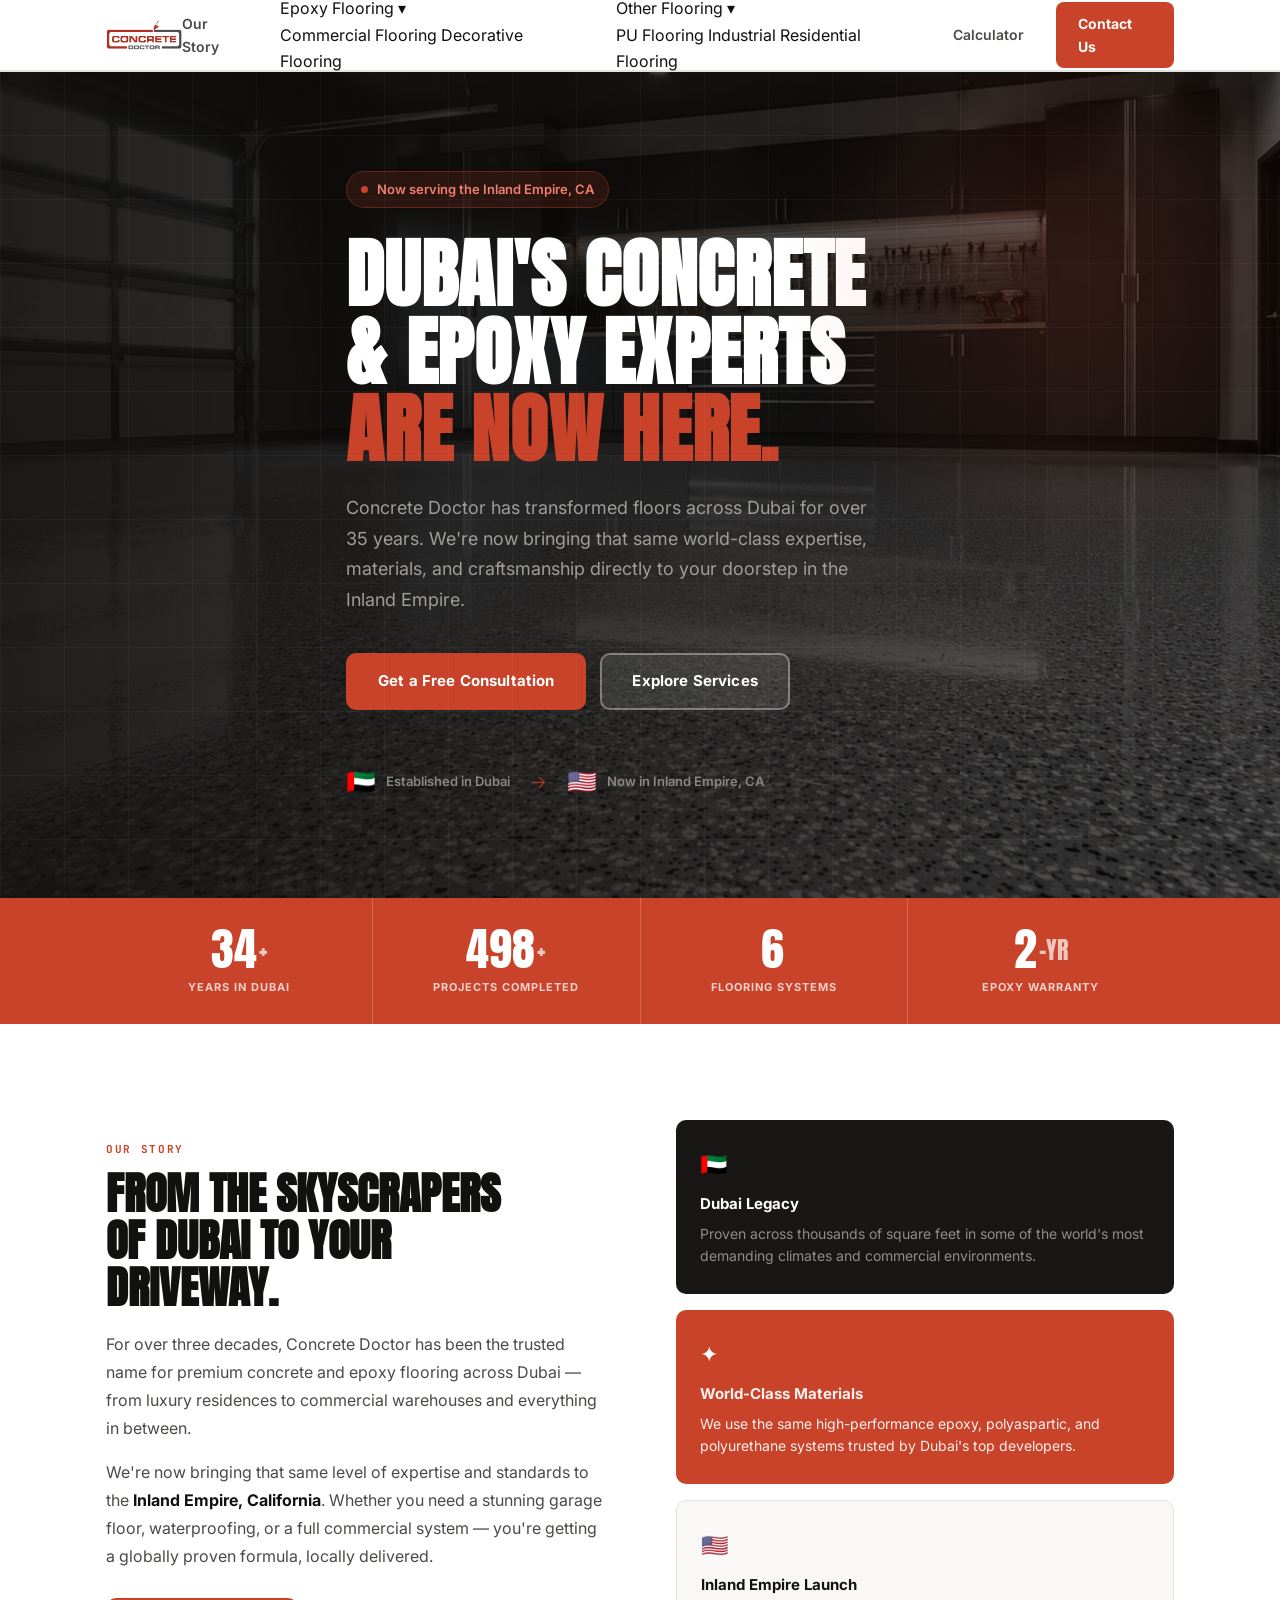
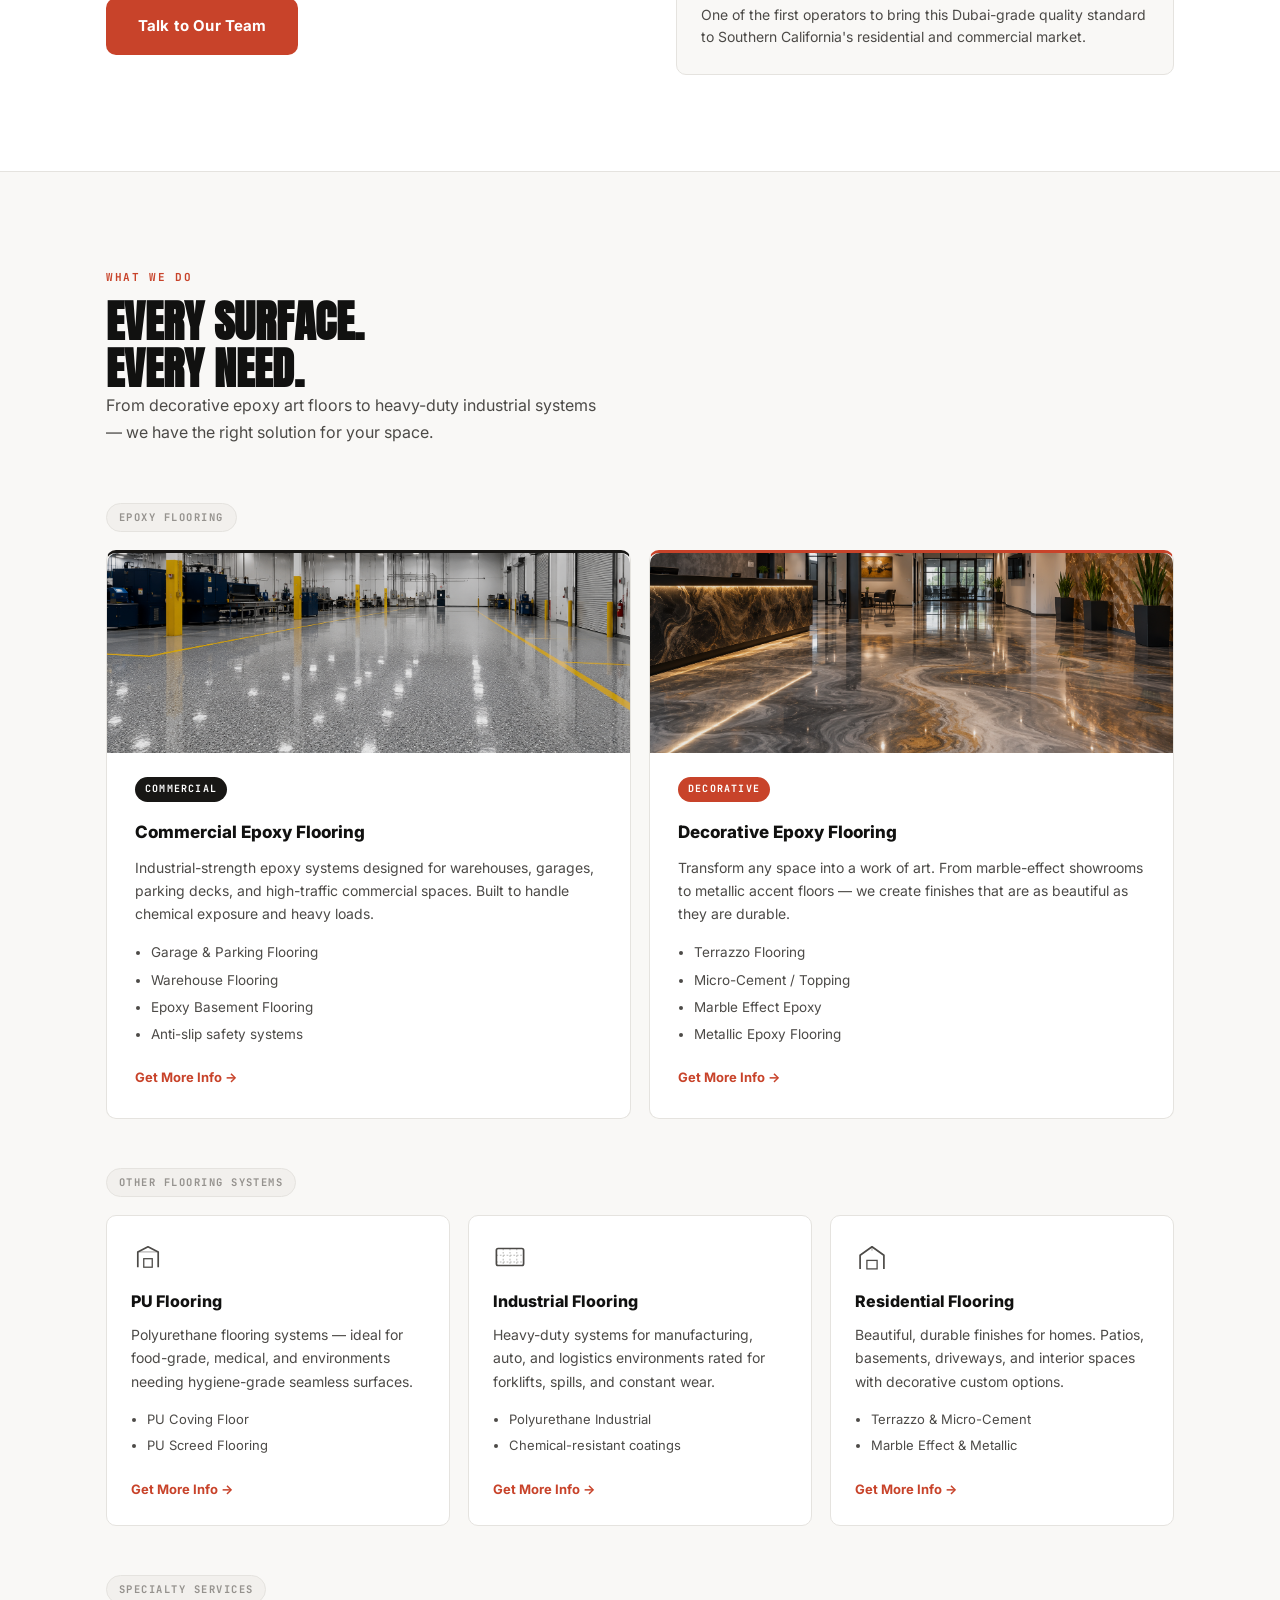
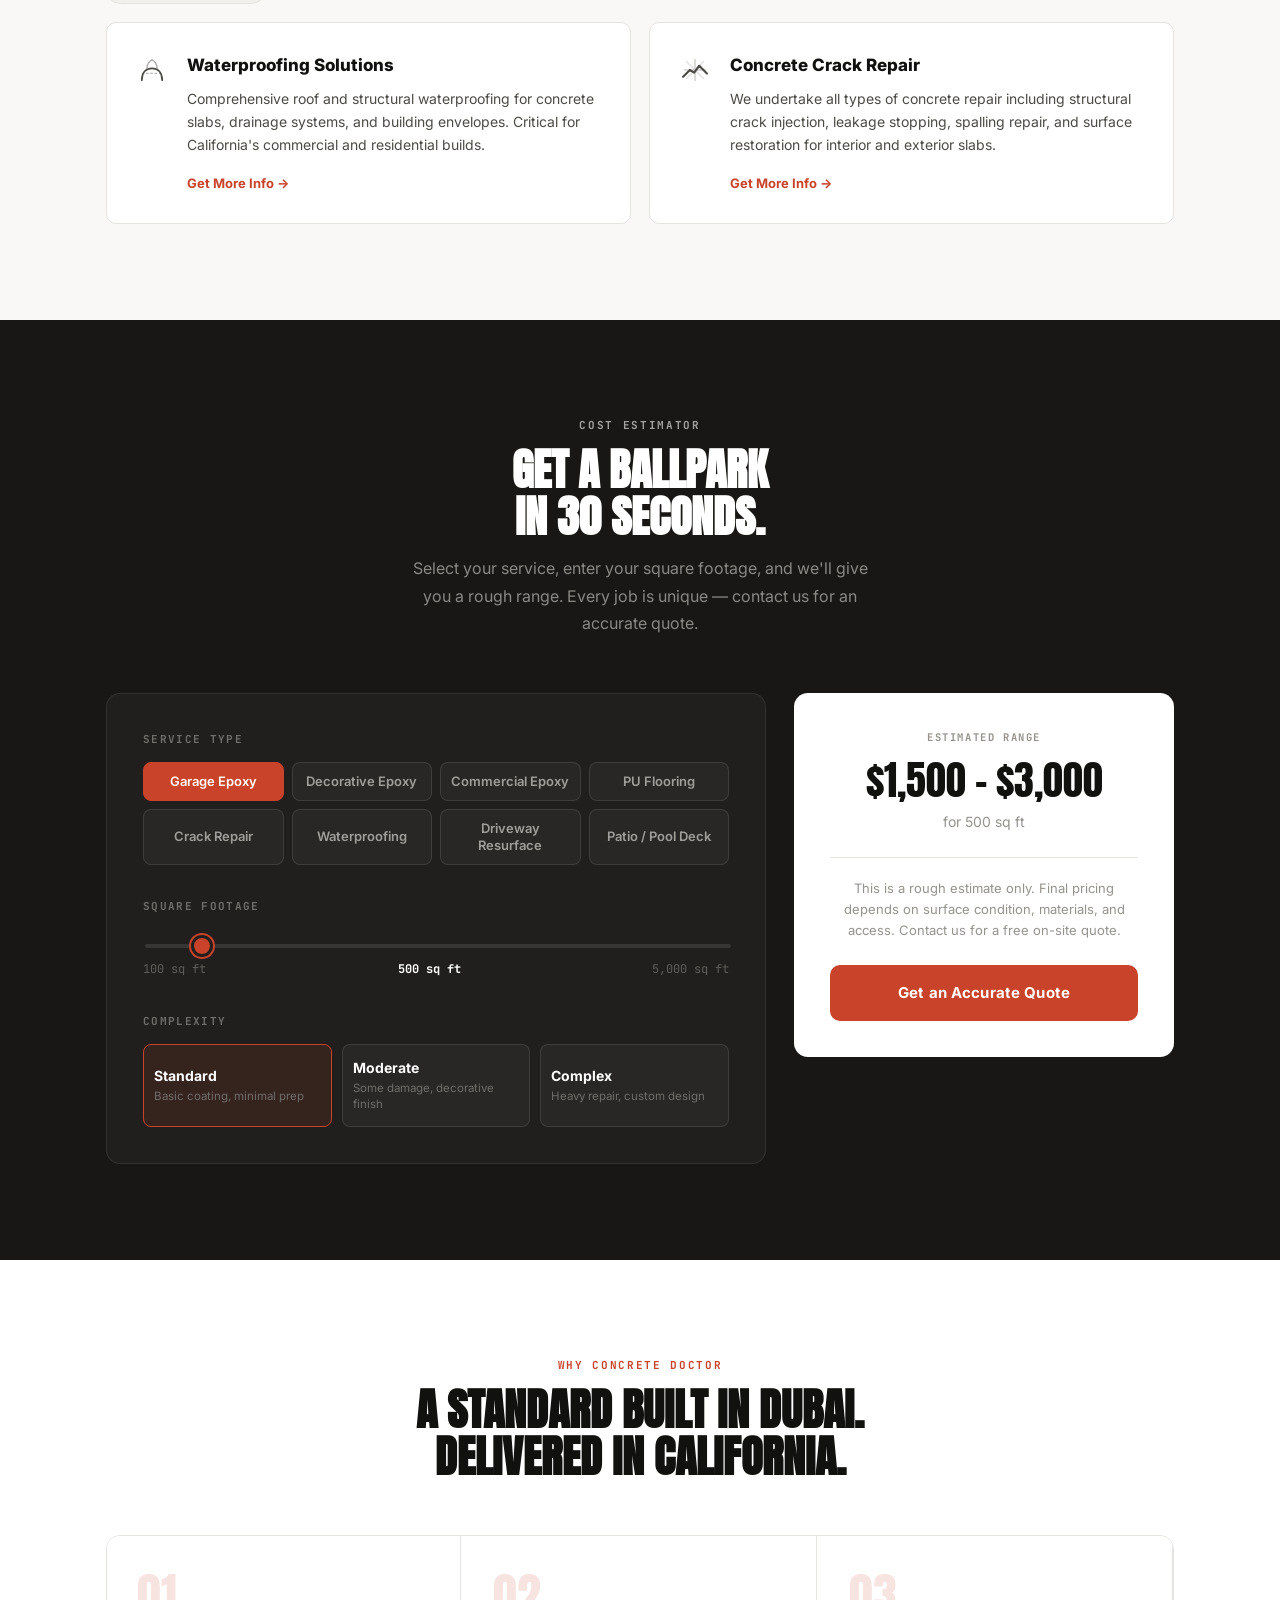
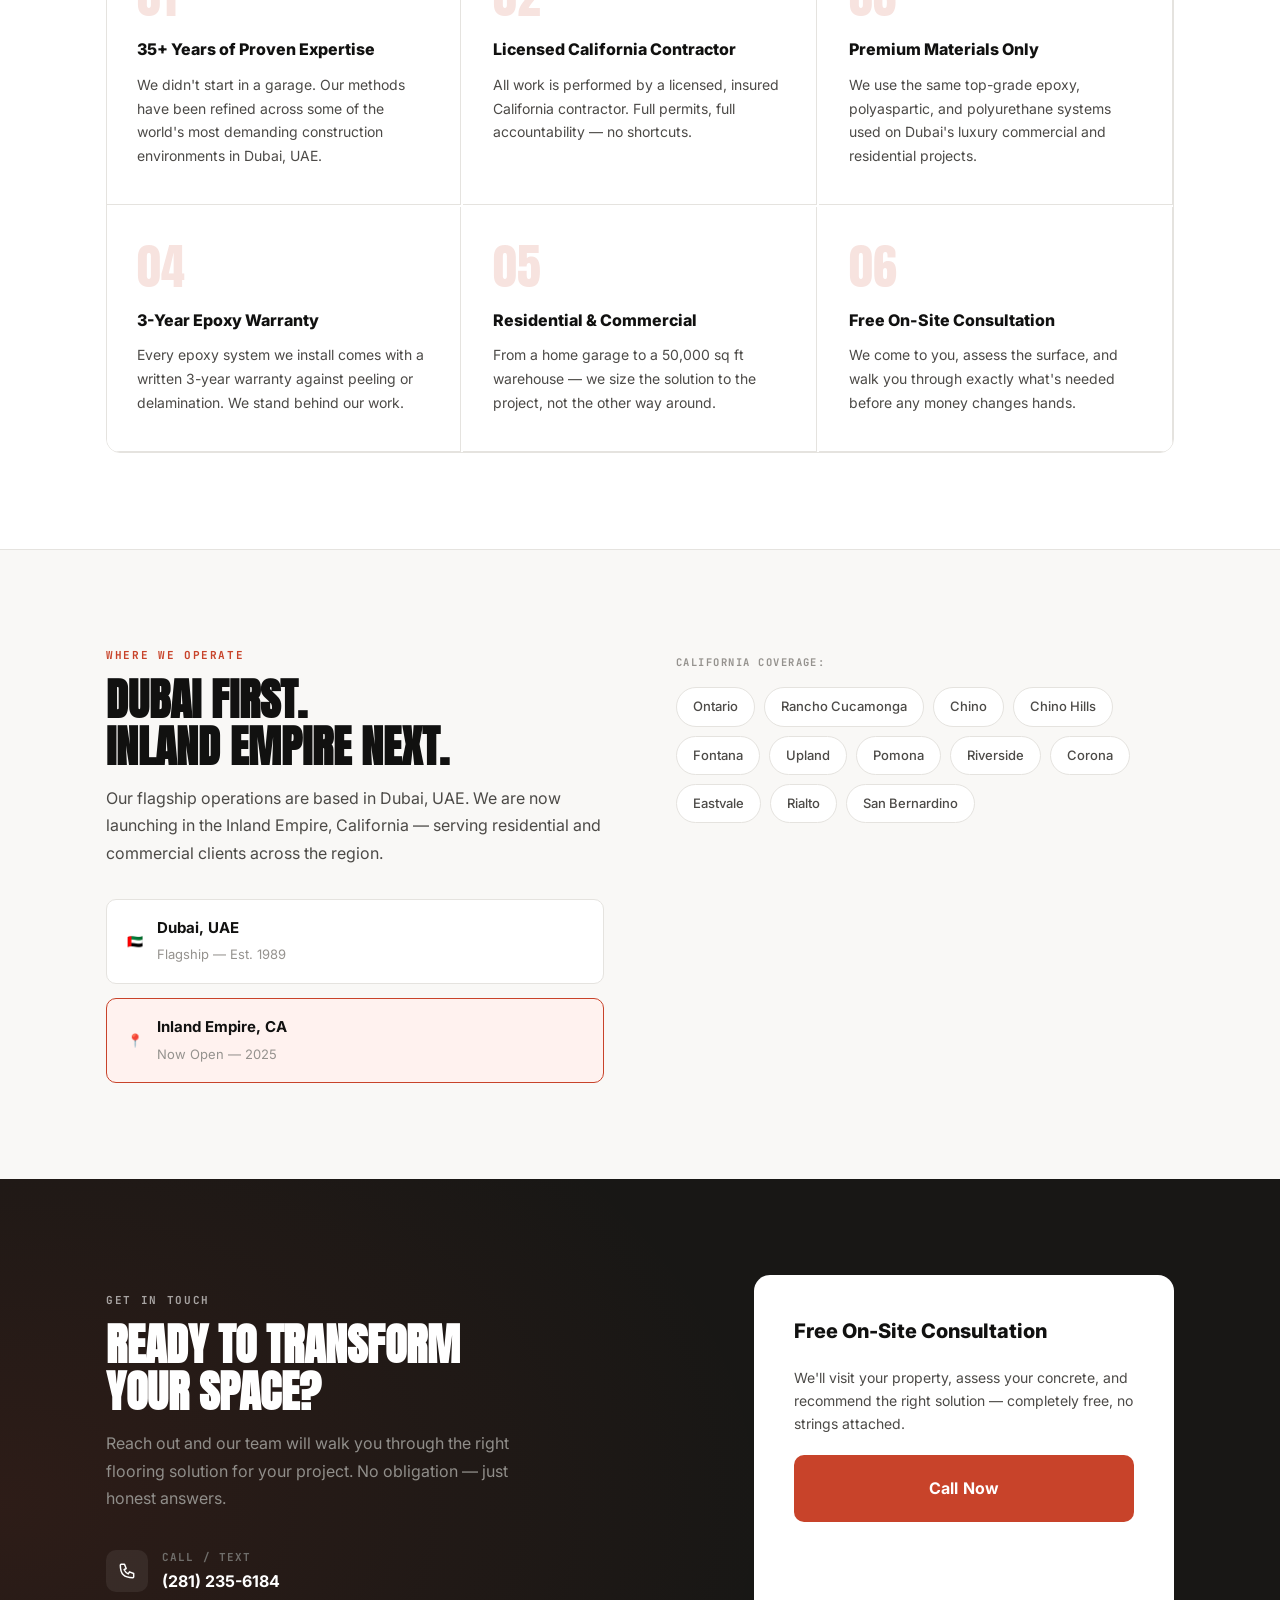
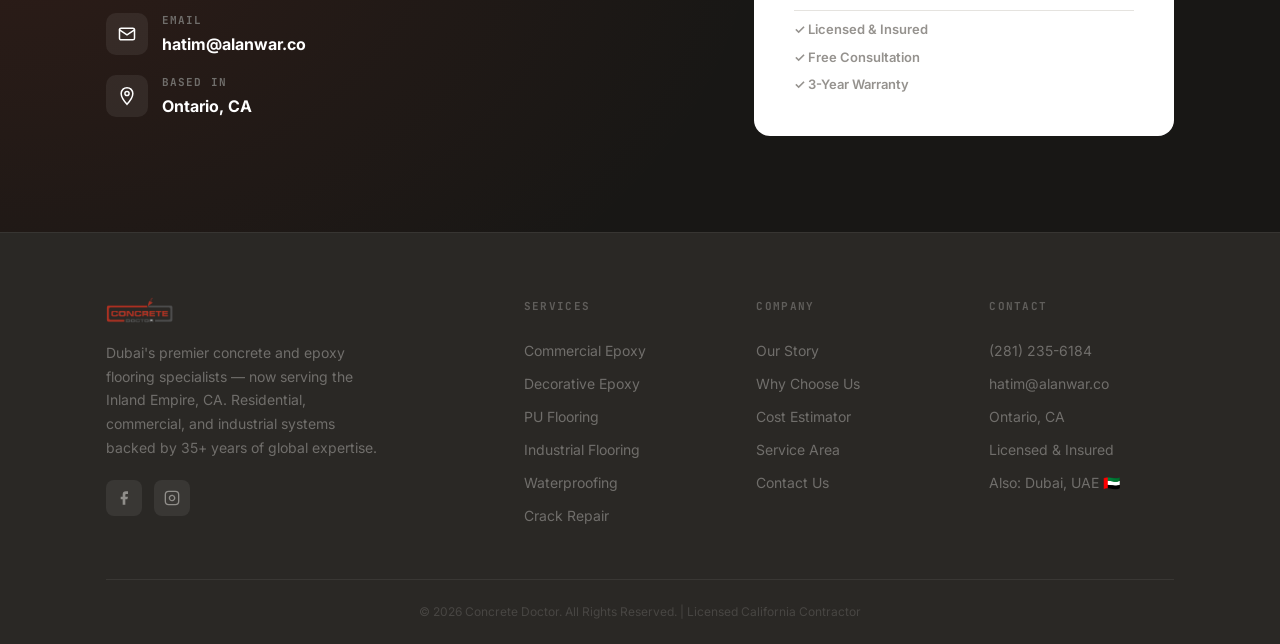
==== commit 9e4538a6: "Update index.html addition to the nav bar with extra pages" ====
--- a/index.html
+++ b/index.html
@@ -20,9 +20,22 @@
     </a>
     <nav class="main-nav" id="mainNav">
       <a href="#story">Our Story</a>
-      <a href="#services">Services</a>
+      <div class="nav-dropdown">
+        <a href="#services" class="nav-parent">Epoxy Flooring ▾</a>
+        <div class="dropdown-menu">
+          <a href="commercial-flooring.html">Commercial Flooring</a>
+          <a href="decorative-flooring.html">Decorative Flooring</a>
+        </div>
+      </div>
+      <div class="nav-dropdown">
+        <a href="#services" class="nav-parent">Other Flooring ▾</a>
+        <div class="dropdown-menu">
+          <a href="pu-flooring.html">PU Flooring</a>
+          <a href="industrial.html">Industrial</a>
+          <a href="residential-flooring.html">Residential Flooring</a>
+        </div>
+      </div>
       <a href="#calculator">Calculator</a>
-      <a href="#area">Service Area</a>
       <a href="#contact" class="nav-cta">Contact Us</a>
     </nav>
     <button class="nav-toggle" id="navToggle" aria-label="Toggle menu" aria-expanded="false">
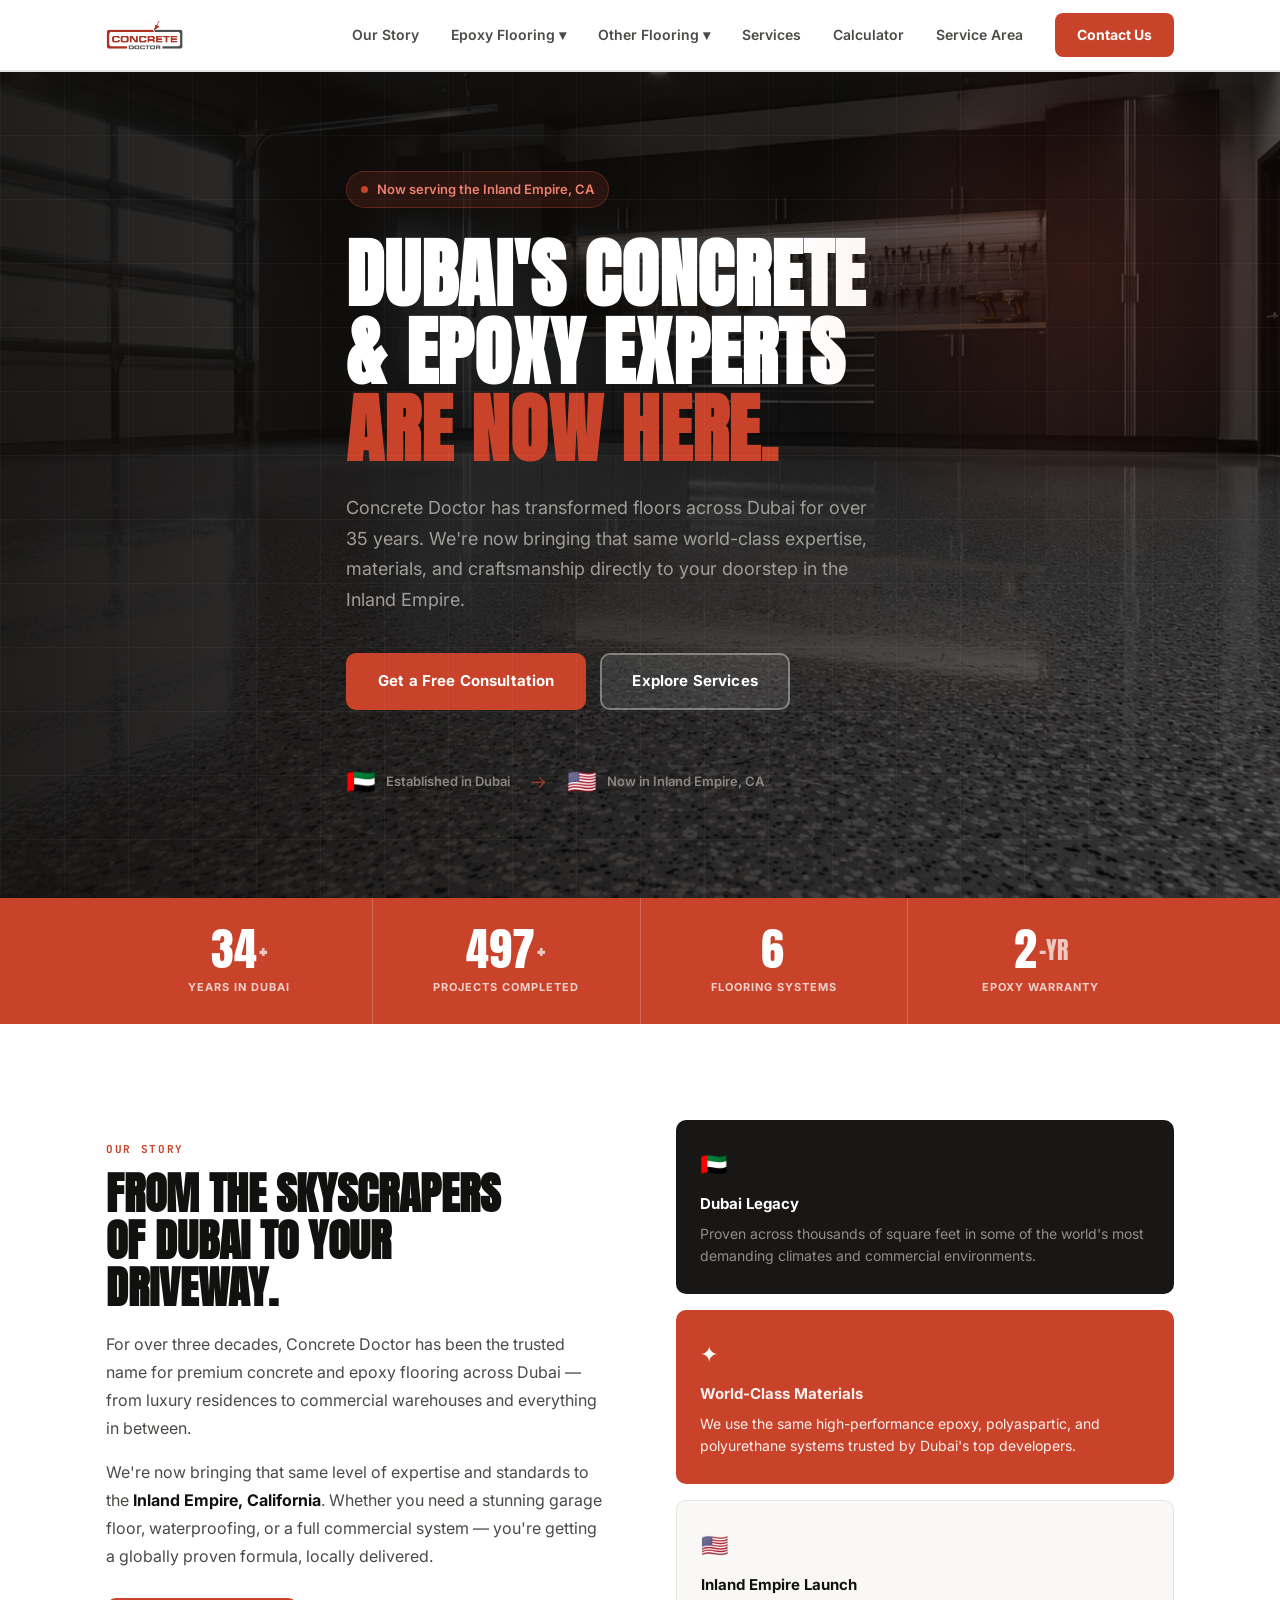
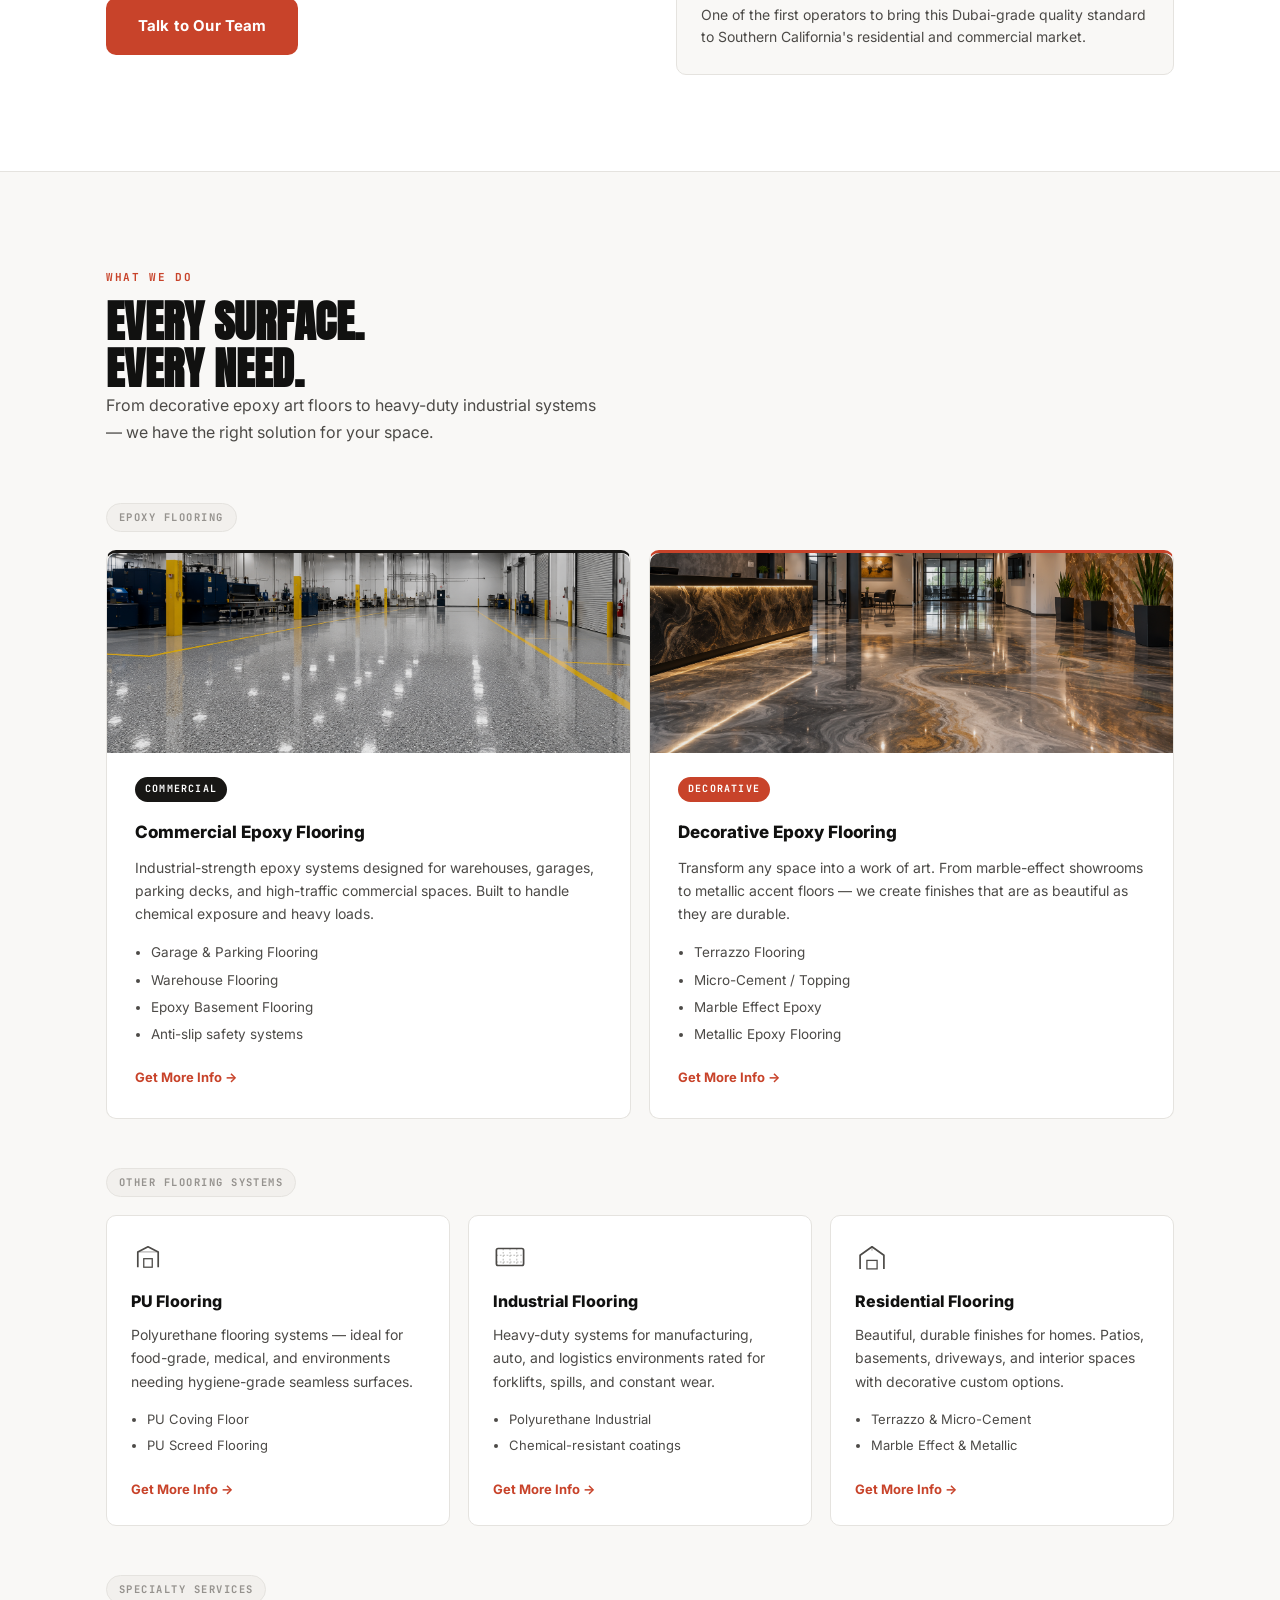
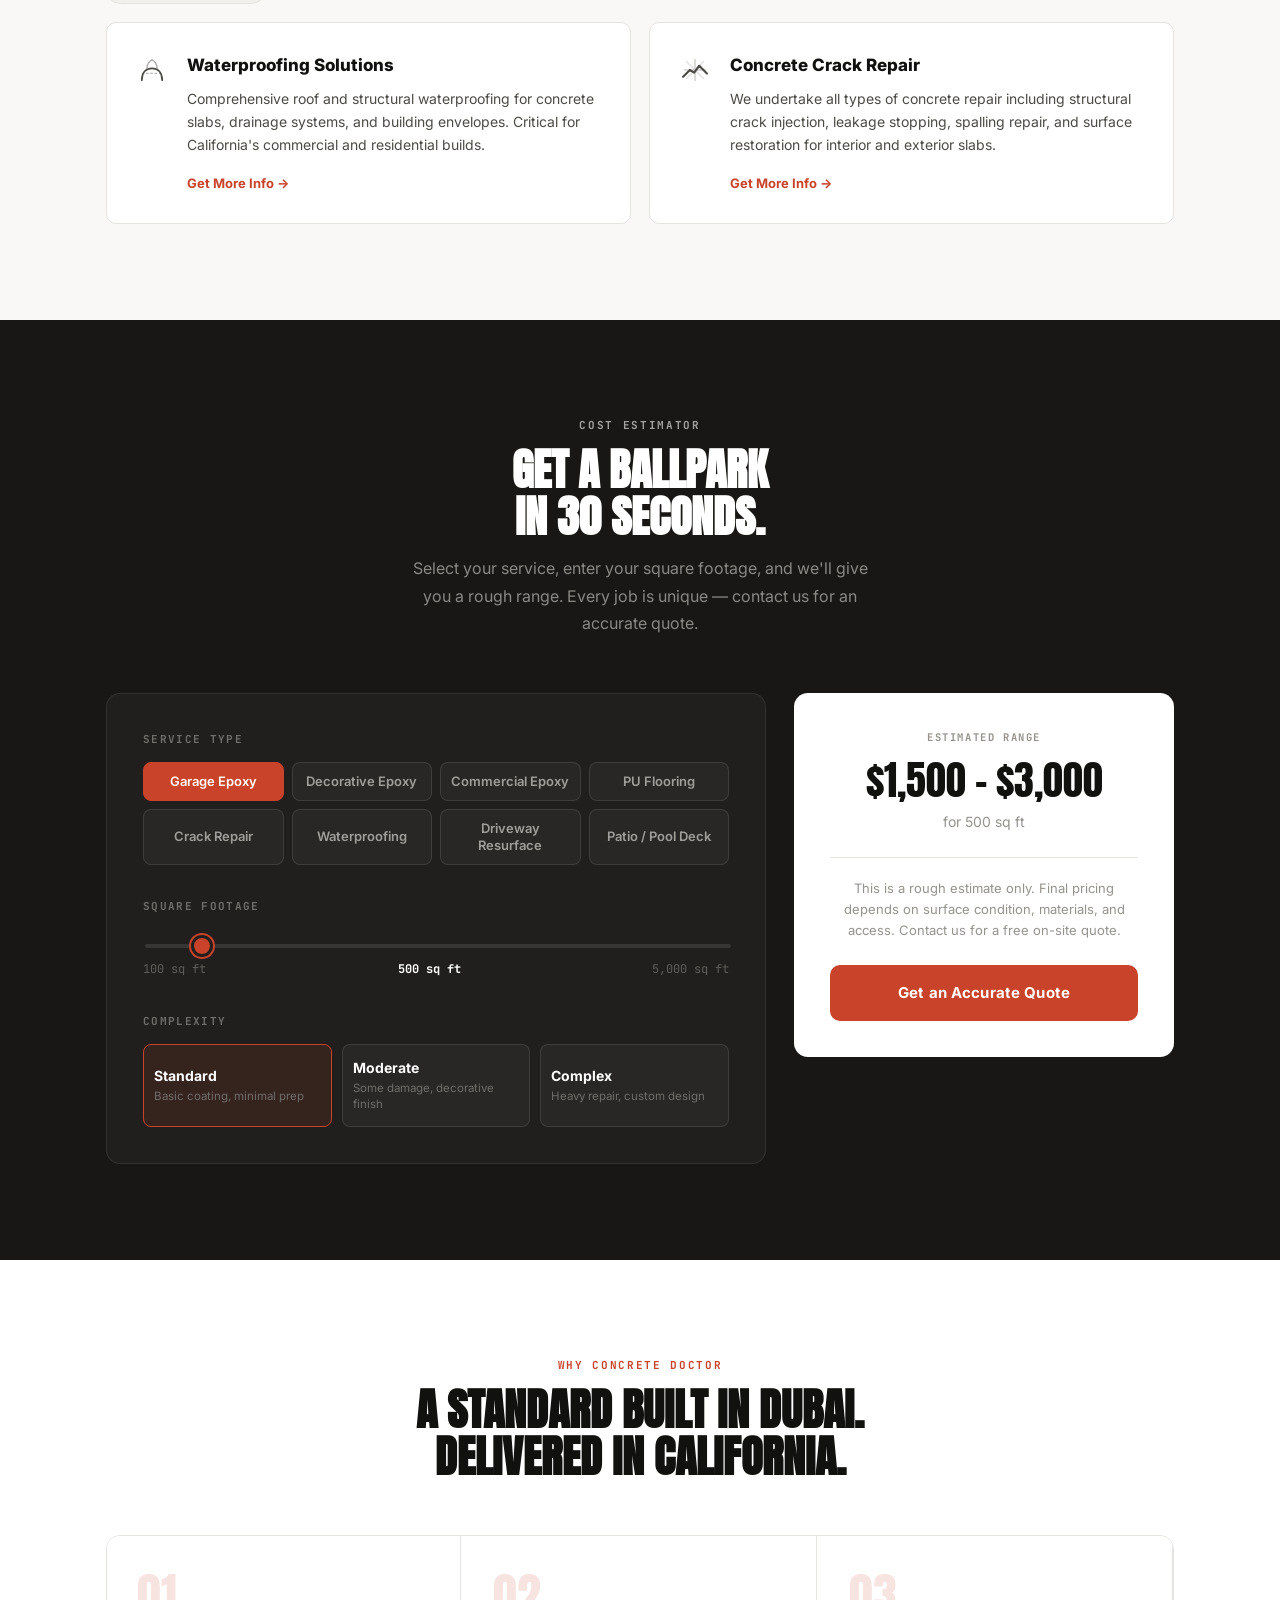
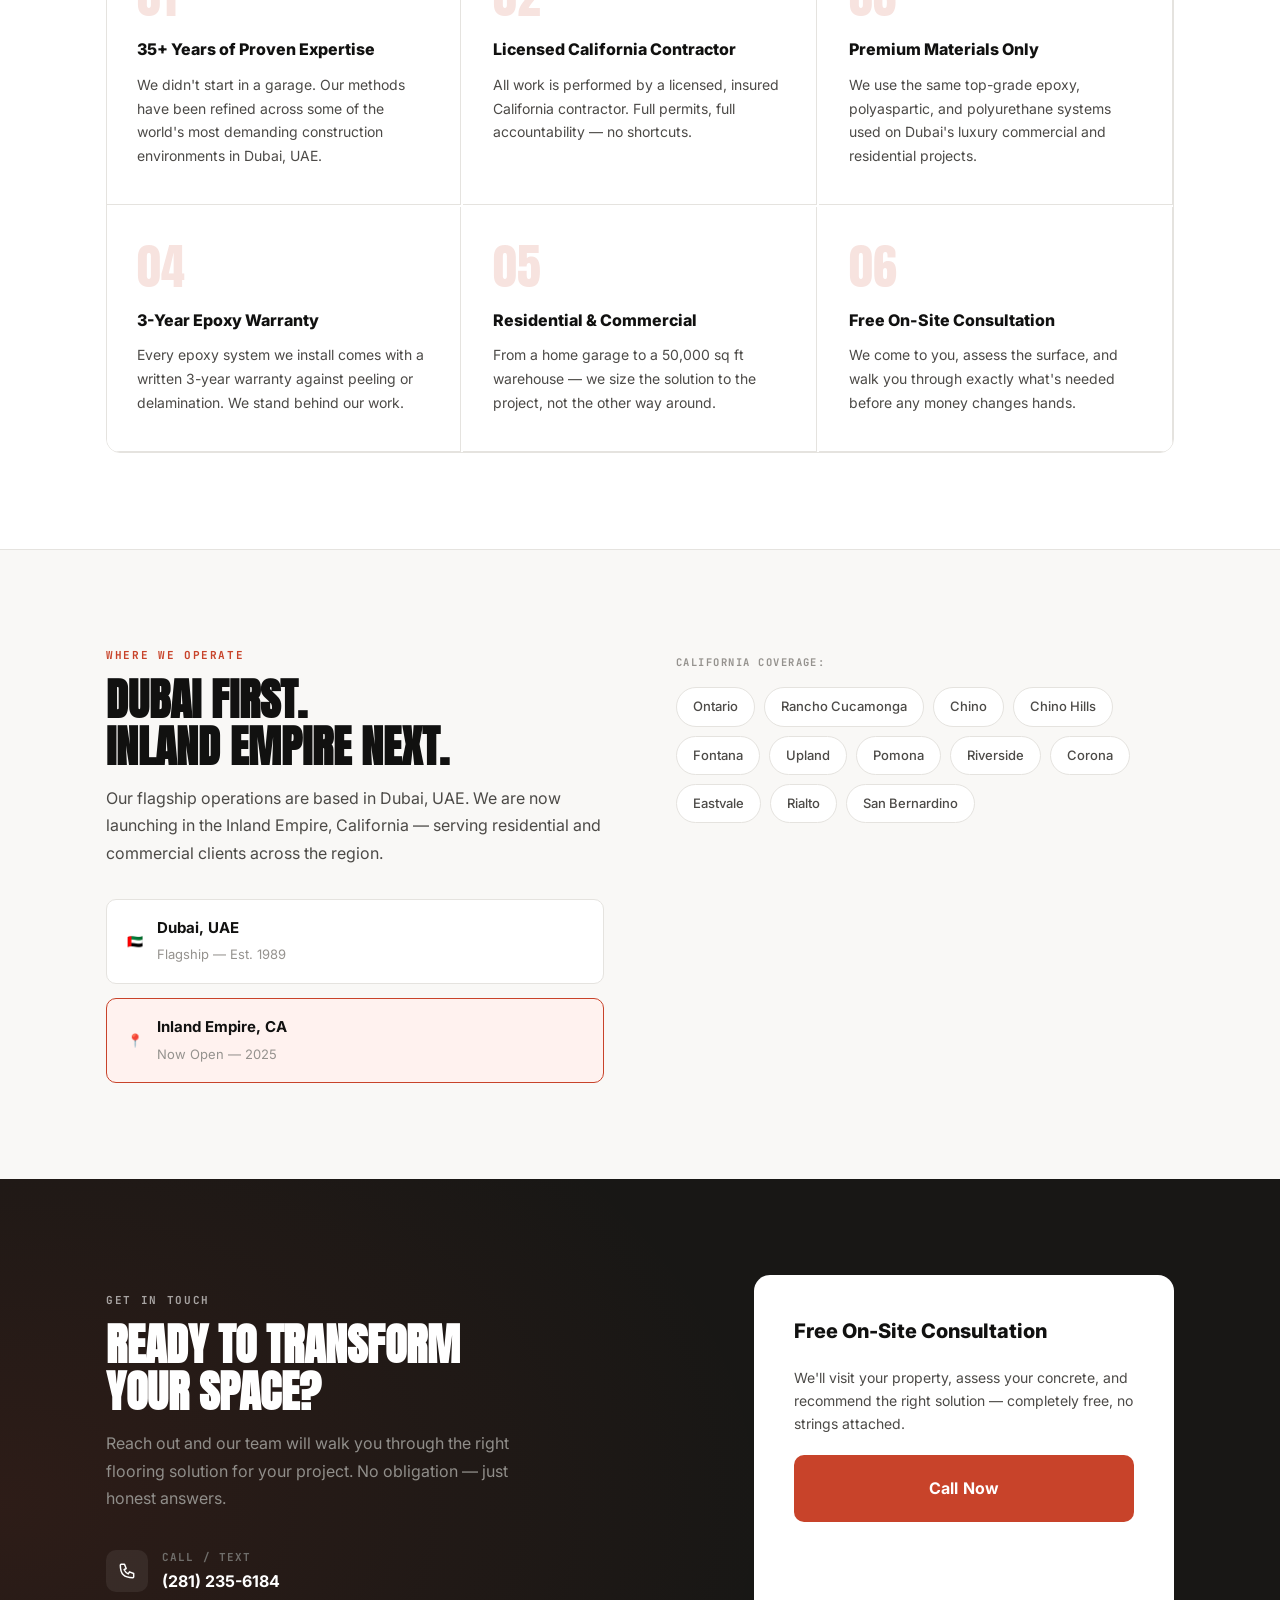
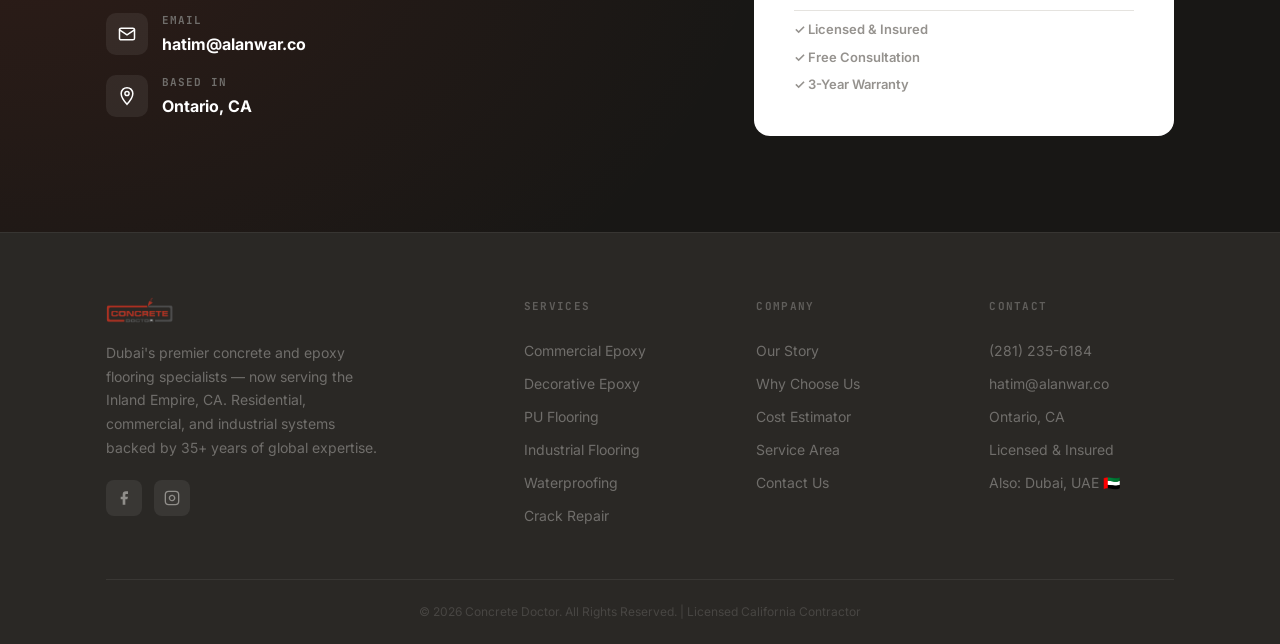
==== commit 5c4afdfa: "Update index.html nav items update" ====
--- a/index.html
+++ b/index.html
@@ -19,25 +19,27 @@
       <img src="concrete-logo-300x117.png" alt="Concrete Doctor" class="brand-logo">
     </a>
     <nav class="main-nav" id="mainNav">
-      <a href="#story">Our Story</a>
-      <div class="nav-dropdown">
-        <a href="#services" class="nav-parent">Epoxy Flooring ▾</a>
-        <div class="dropdown-menu">
-          <a href="commercial-flooring.html">Commercial Flooring</a>
-          <a href="decorative-flooring.html">Decorative Flooring</a>
-        </div>
-      </div>
-      <div class="nav-dropdown">
-        <a href="#services" class="nav-parent">Other Flooring ▾</a>
-        <div class="dropdown-menu">
-          <a href="pu-flooring.html">PU Flooring</a>
-          <a href="industrial.html">Industrial</a>
-          <a href="residential-flooring.html">Residential Flooring</a>
-        </div>
-      </div>
-      <a href="#calculator">Calculator</a>
-      <a href="#contact" class="nav-cta">Contact Us</a>
-    </nav>
+  <a href="#story">Our Story</a>
+  <div class="nav-dropdown">
+    <a href="#services" class="nav-parent">Epoxy Flooring ▾</a>
+    <div class="dropdown-menu">
+      <a href="commercial-flooring.html">Commercial Flooring</a>
+      <a href="decorative-flooring.html">Decorative Flooring</a>
+    </div>
+  </div>
+  <div class="nav-dropdown">
+    <a href="#services" class="nav-parent">Other Flooring ▾</a>
+    <div class="dropdown-menu">
+      <a href="pu-flooring.html">PU Flooring</a>
+      <a href="industrial.html">Industrial</a>
+      <a href="residential-flooring.html">Residential Flooring</a>
+    </div>
+  </div>
+  <a href="#services">Services</a>
+  <a href="#calculator">Calculator</a>
+  <a href="#area">Service Area</a>
+  <a href="#contact" class="nav-cta">Contact Us</a>
+</nav>
     <button class="nav-toggle" id="navToggle" aria-label="Toggle menu" aria-expanded="false">
       <span></span><span></span><span></span>
     </button>
--- a/styles.css
+++ b/styles.css
@@ -392,3 +392,37 @@
 .main-nav.open > a { color: var(--text-2); font-size: 16px; }
 
 a:focus-visible, button:focus-visible { outline: 2px solid var(--red); outline-offset: 3px; }
+
+.nav-dropdown {
+  position: relative;
+  display: flex;
+  align-items: center;
+}
+
+.nav-parent {
+  font-size: 14px;
+  font-weight: 600;
+  color: var(--text-2);
+  cursor: pointer;
+  transition: color 0.18s;
+  white-space: nowrap;
+}
+
+.nav-parent:hover {
+  color: var(--text);
+}
+.nav-parent { cursor: pointer; }
+.dropdown-menu {
+  display: none; position: absolute;
+  top: calc(100% + 14px); left: 0;
+  background: var(--white); border: 1px solid var(--border);
+  border-radius: var(--r); padding: 8px 0;
+  min-width: 200px; box-shadow: 0 8px 24px rgba(0,0,0,0.1); z-index: 300;
+}
+.nav-dropdown:hover .dropdown-menu { display: block; }
+.dropdown-menu a {
+  display: block; padding: 10px 18px;
+  font-size: 14px; color: var(--text-2) !important;
+  transition: background 0.15s, color 0.15s;
+}
+.dropdown-menu a:hover { background: var(--off-white); color: var(--text) !important; }
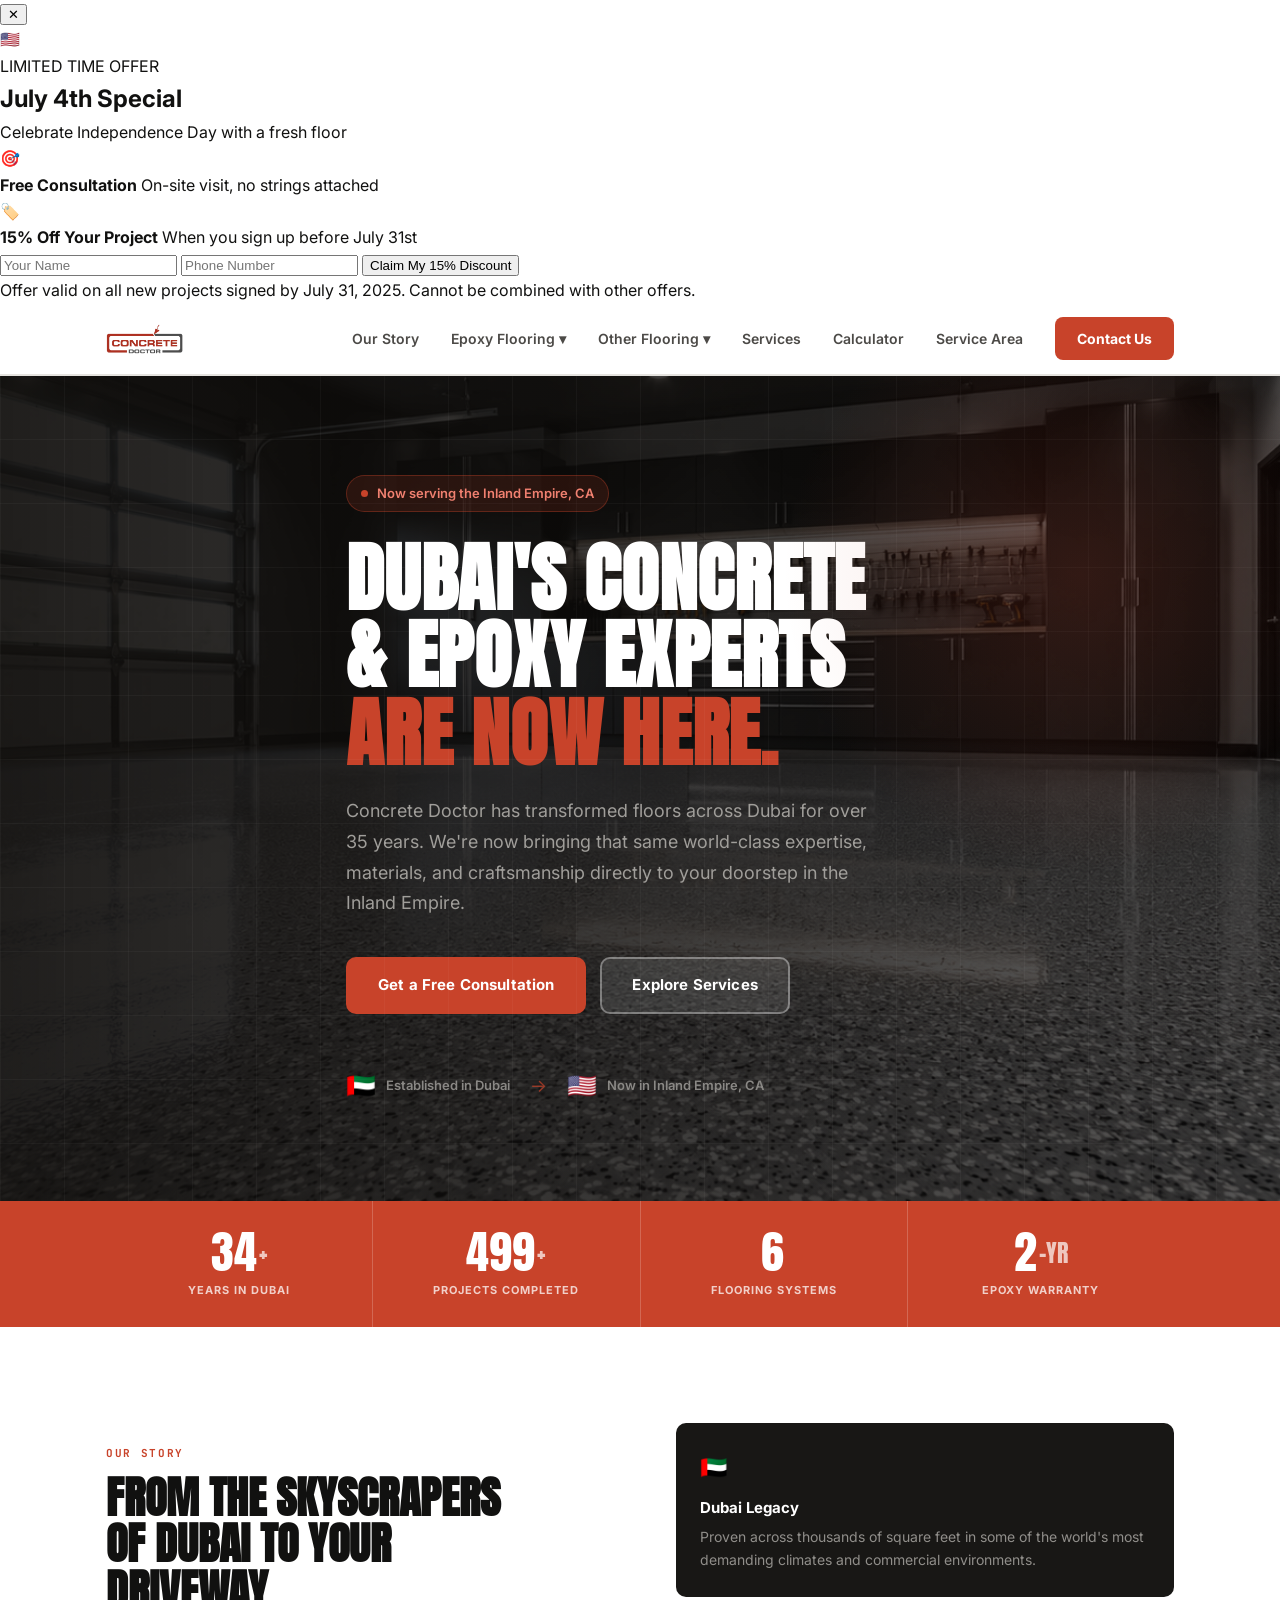
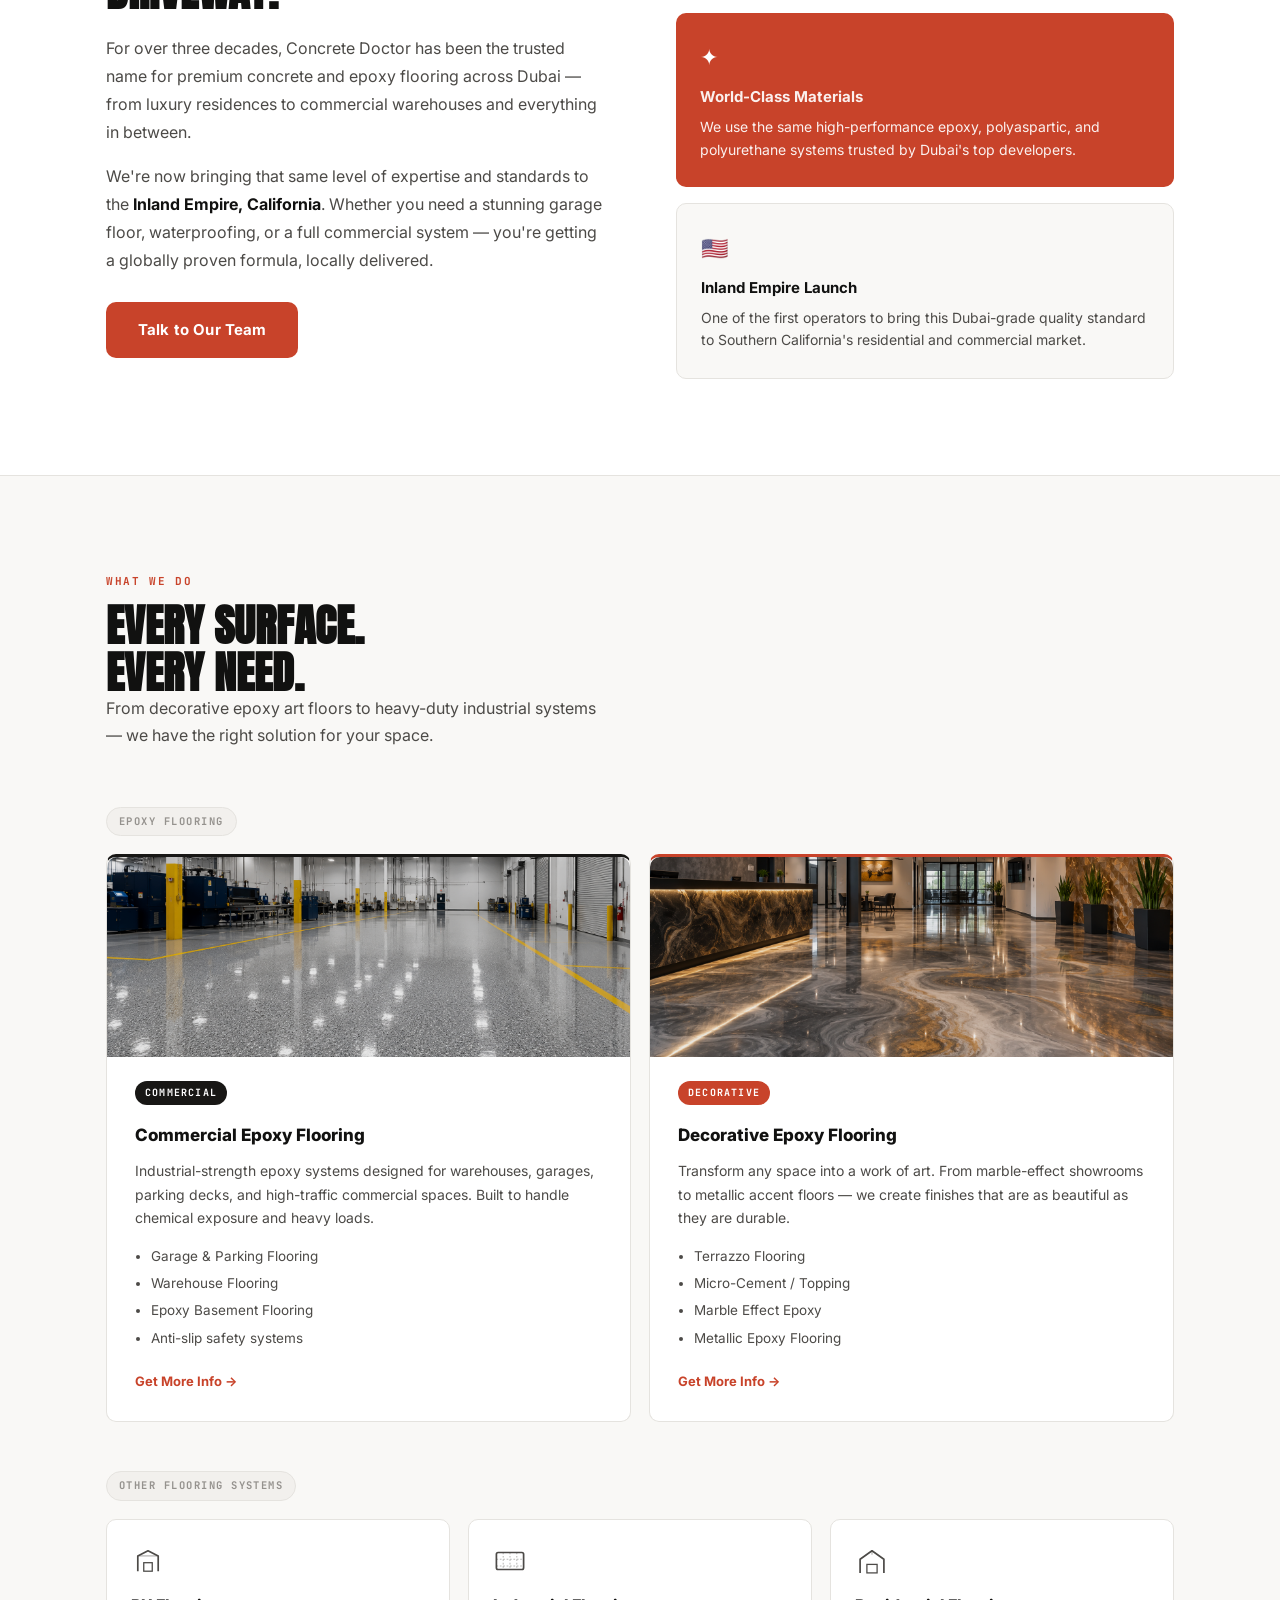
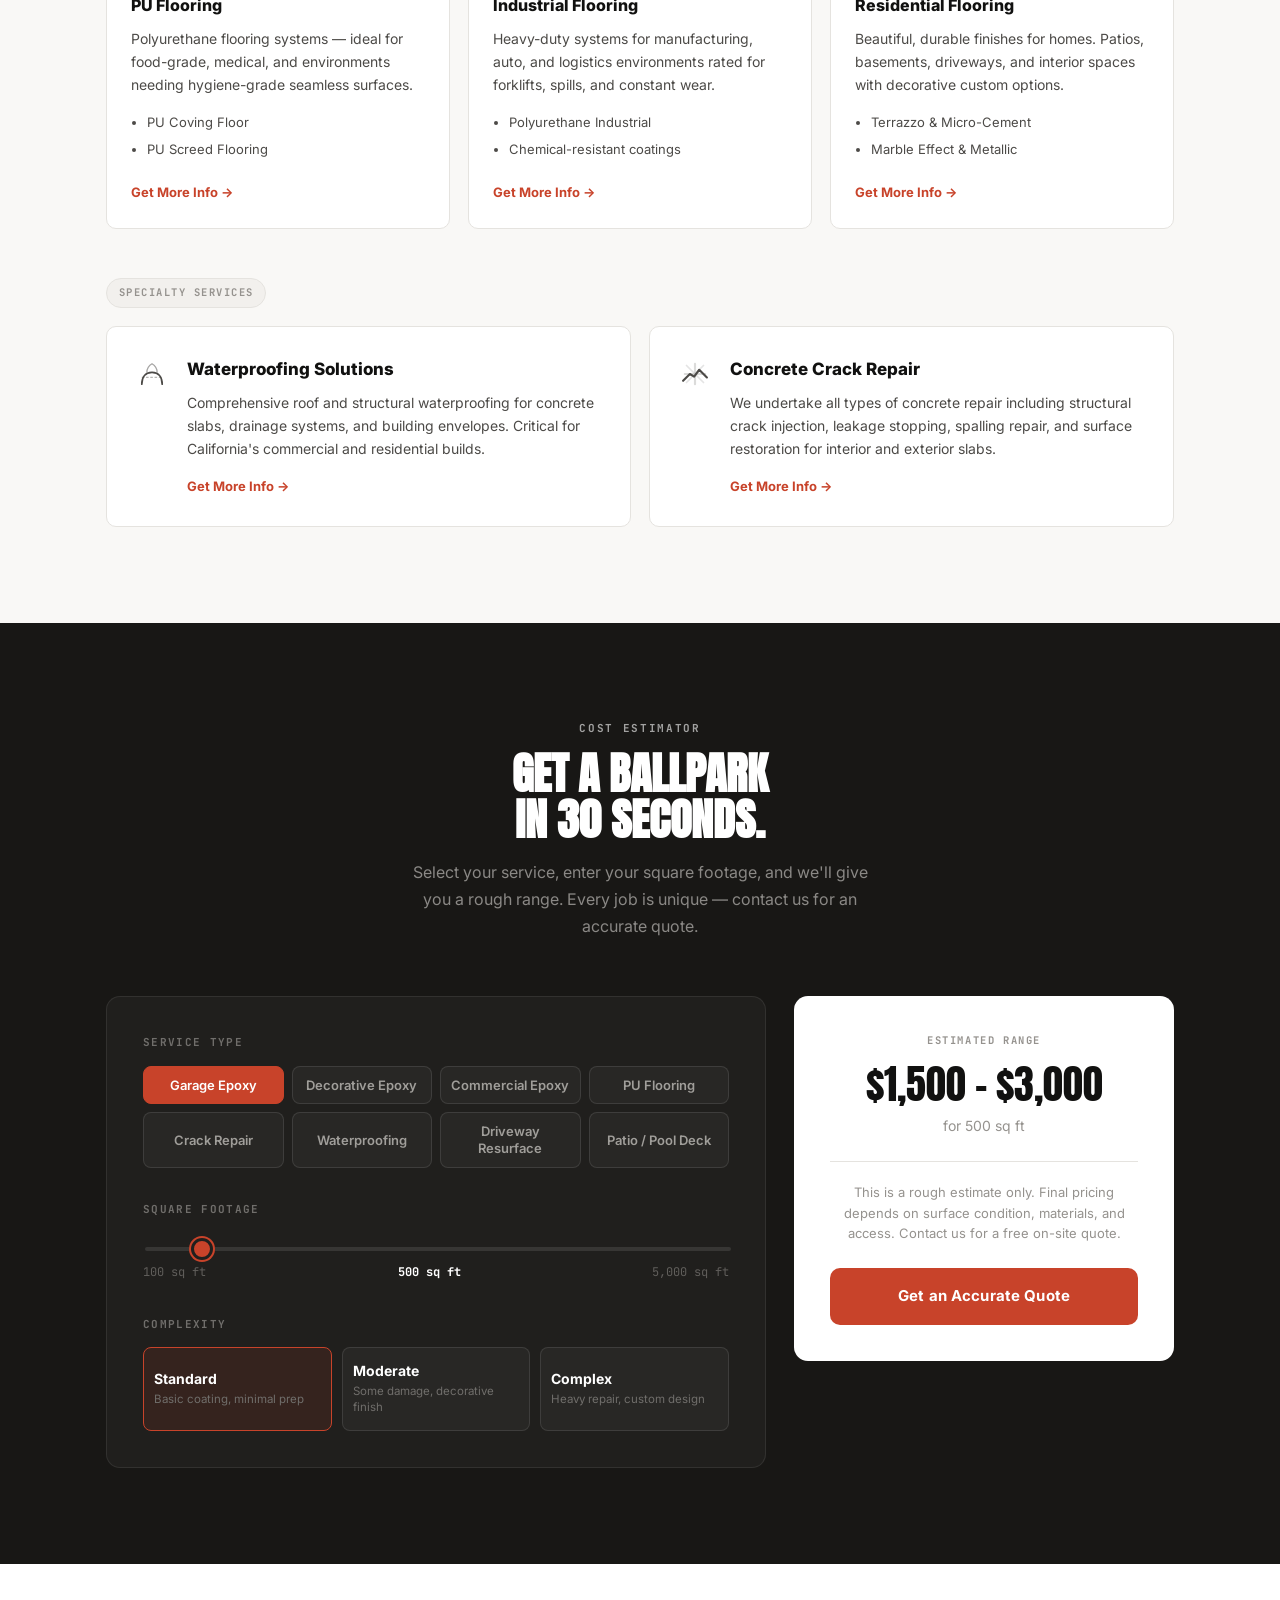
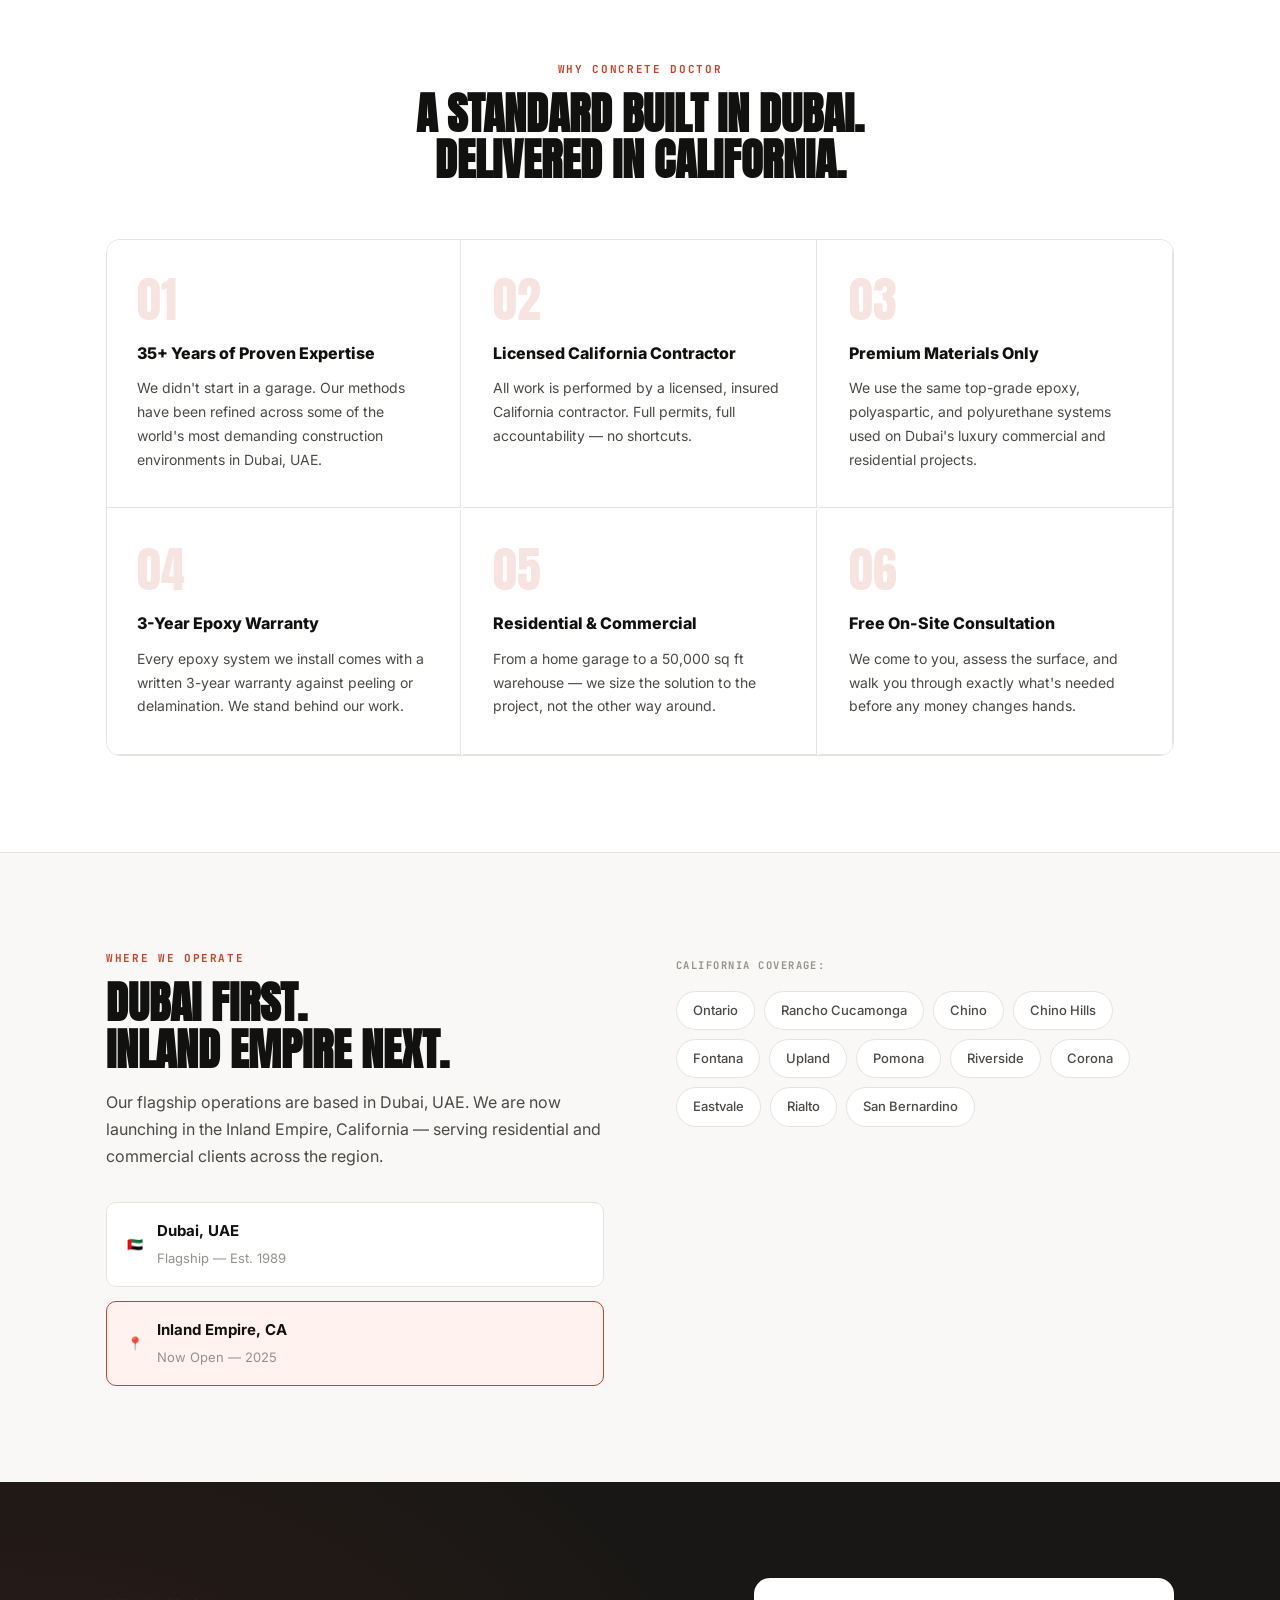
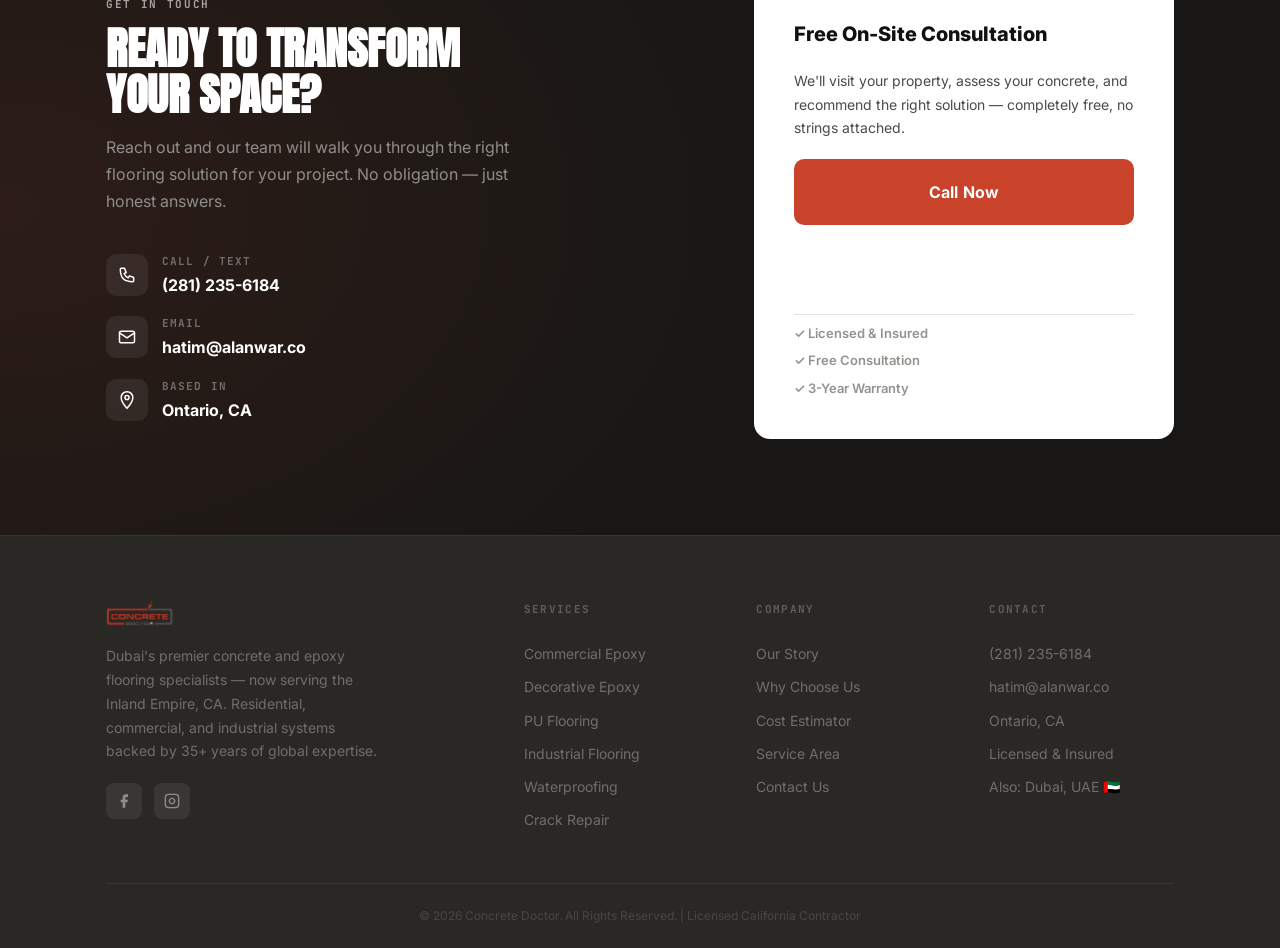
==== commit 98ed30fc: "Update index.html added promo pop up window July 4th" ====
--- a/index.html
+++ b/index.html
@@ -11,7 +11,38 @@
 <link rel="stylesheet" href="styles.css">
 </head>
 <body>
-
+<!-- PROMO POPUP -->
+<div class="promo-overlay" id="promoOverlay">
+  <div class="promo-popup">
+    <button class="promo-close" id="promoClose" aria-label="Close">✕</button>
+    <div class="promo-flag">🇺🇸</div>
+    <div class="promo-badge">LIMITED TIME OFFER</div>
+    <h2 class="promo-title">July 4th Special</h2>
+    <p class="promo-sub">Celebrate Independence Day with a fresh floor</p>
+    <div class="promo-offers">
+      <div class="promo-offer">
+        <span class="offer-icon">🎯</span>
+        <div>
+          <strong>Free Consultation</strong>
+          <span>On-site visit, no strings attached</span>
+        </div>
+      </div>
+      <div class="promo-offer">
+        <span class="offer-icon">🏷️</span>
+        <div>
+          <strong>15% Off Your Project</strong>
+          <span>When you sign up before July 31st</span>
+        </div>
+      </div>
+    </div>
+    <div class="promo-form">
+      <input type="text" class="promo-input" id="promoName" placeholder="Your Name">
+      <input type="tel" class="promo-input" id="promoPhone" placeholder="Phone Number">
+      <button class="promo-btn" id="promoSubmit">Claim My 15% Discount</button>
+    </div>
+    <p class="promo-fine">Offer valid on all new projects signed by July 31, 2025. Cannot be combined with other offers.</p>
+  </div>
+</div>
 <!-- NAV -->
 <header class="site-header" id="siteHeader">
   <div class="wrap header-inner">
--- a/styles.css
+++ b/styles.css
@@ -390,15 +390,12 @@
   z-index: 199; box-shadow: 0 8px 32px rgba(0,0,0,0.1);
 }
 .main-nav.open > a { color: var(--text-2); font-size: 16px; }
-
 a:focus-visible, button:focus-visible { outline: 2px solid var(--red); outline-offset: 3px; }
-
 .nav-dropdown {
   position: relative;
   display: flex;
   align-items: center;
 }
-
 .nav-parent {
   font-size: 14px;
   font-weight: 600;
@@ -407,22 +404,20 @@
   transition: color 0.18s;
   white-space: nowrap;
 }
-
 .nav-parent:hover {
   color: var(--text);
 }
-.nav-parent { cursor: pointer; }
 .dropdown-menu {
   display: none; position: absolute;
-  top: calc(100% + 14px); left: 0;
+  top: calc(100% + 2px); left: 0;
   background: var(--white); border: 1px solid var(--border);
-  border-radius: var(--r); padding: 8px 0;
+  border-radius: var(--r); padding-top: 8px; padding-bottom: 8px;
   min-width: 200px; box-shadow: 0 8px 24px rgba(0,0,0,0.1); z-index: 300;
 }
 .nav-dropdown:hover .dropdown-menu { display: block; }
 .dropdown-menu a {
   display: block; padding: 10px 18px;
   font-size: 14px; color: var(--text-2) !important;
-  transition: background 0.15s, color 0.15s;
+  transition: background 0.20s, color 0.20s;
 }
 .dropdown-menu a:hover { background: var(--off-white); color: var(--text) !important; }
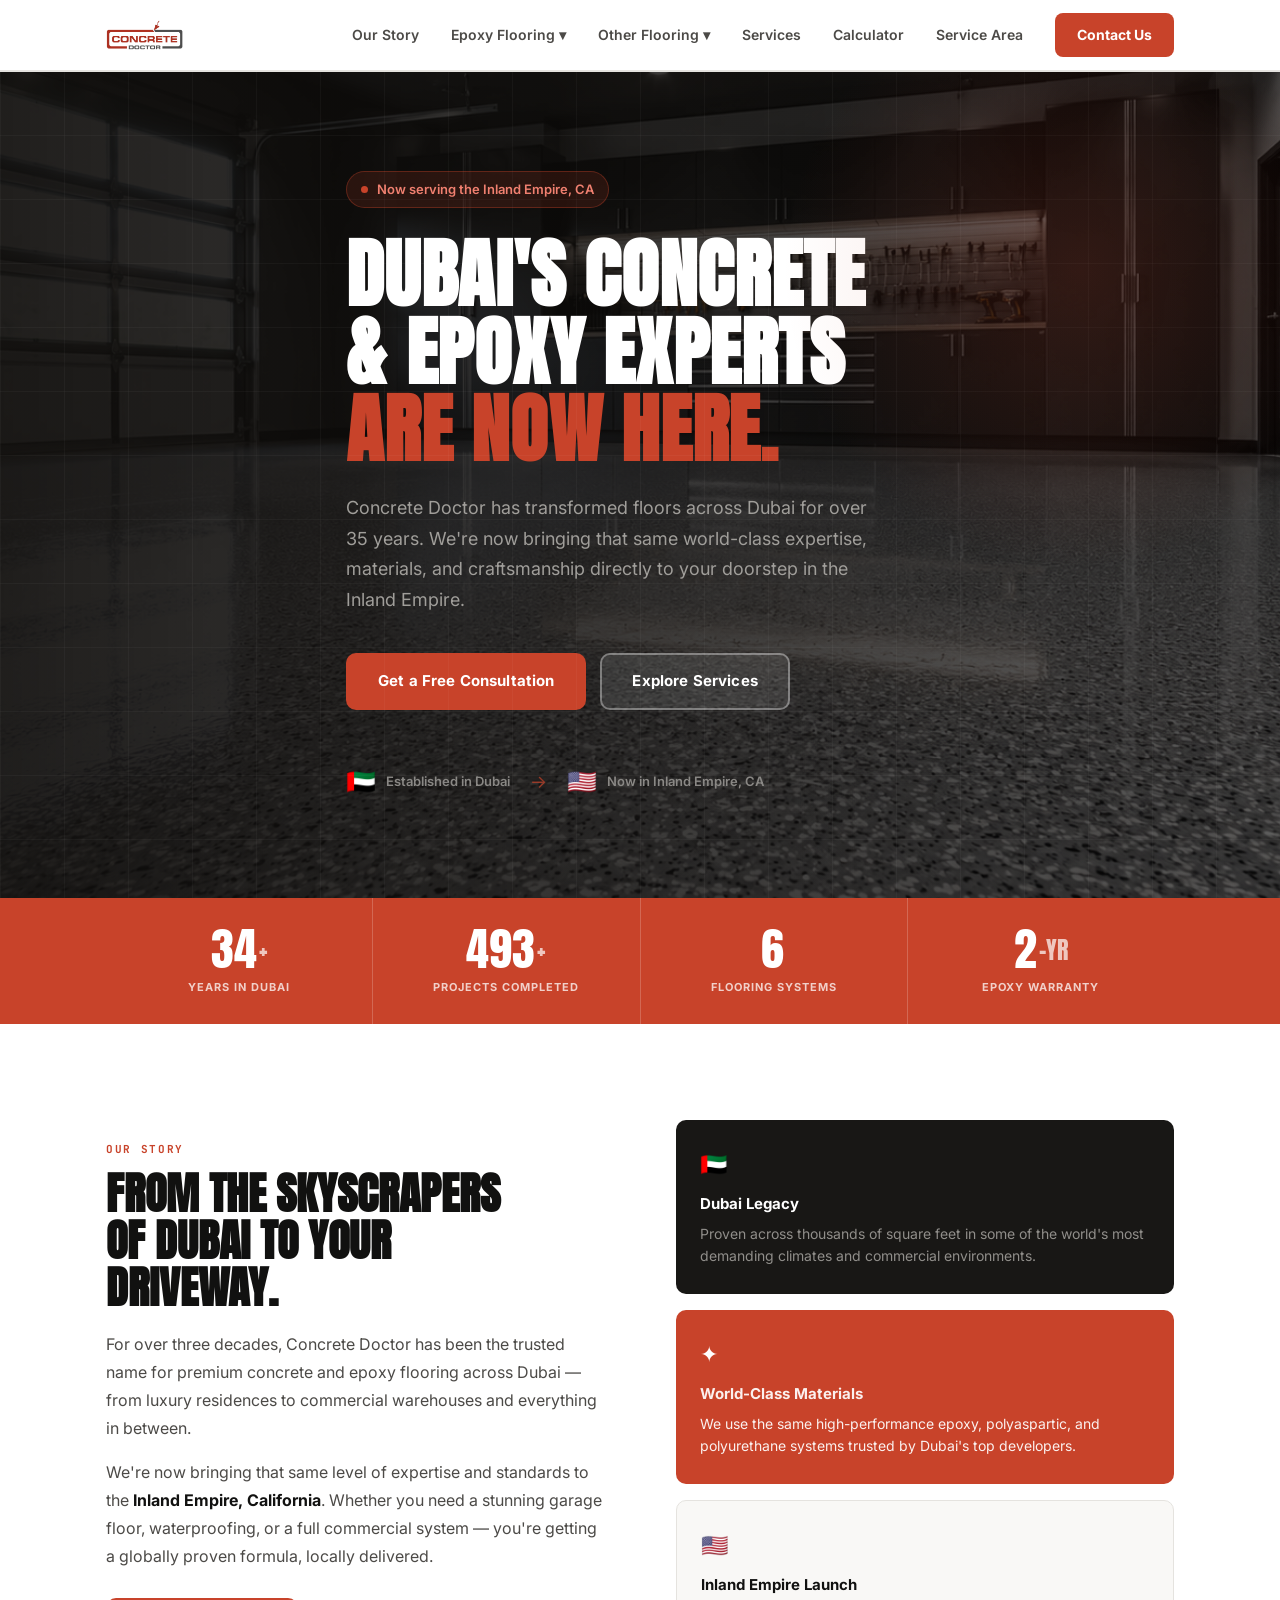
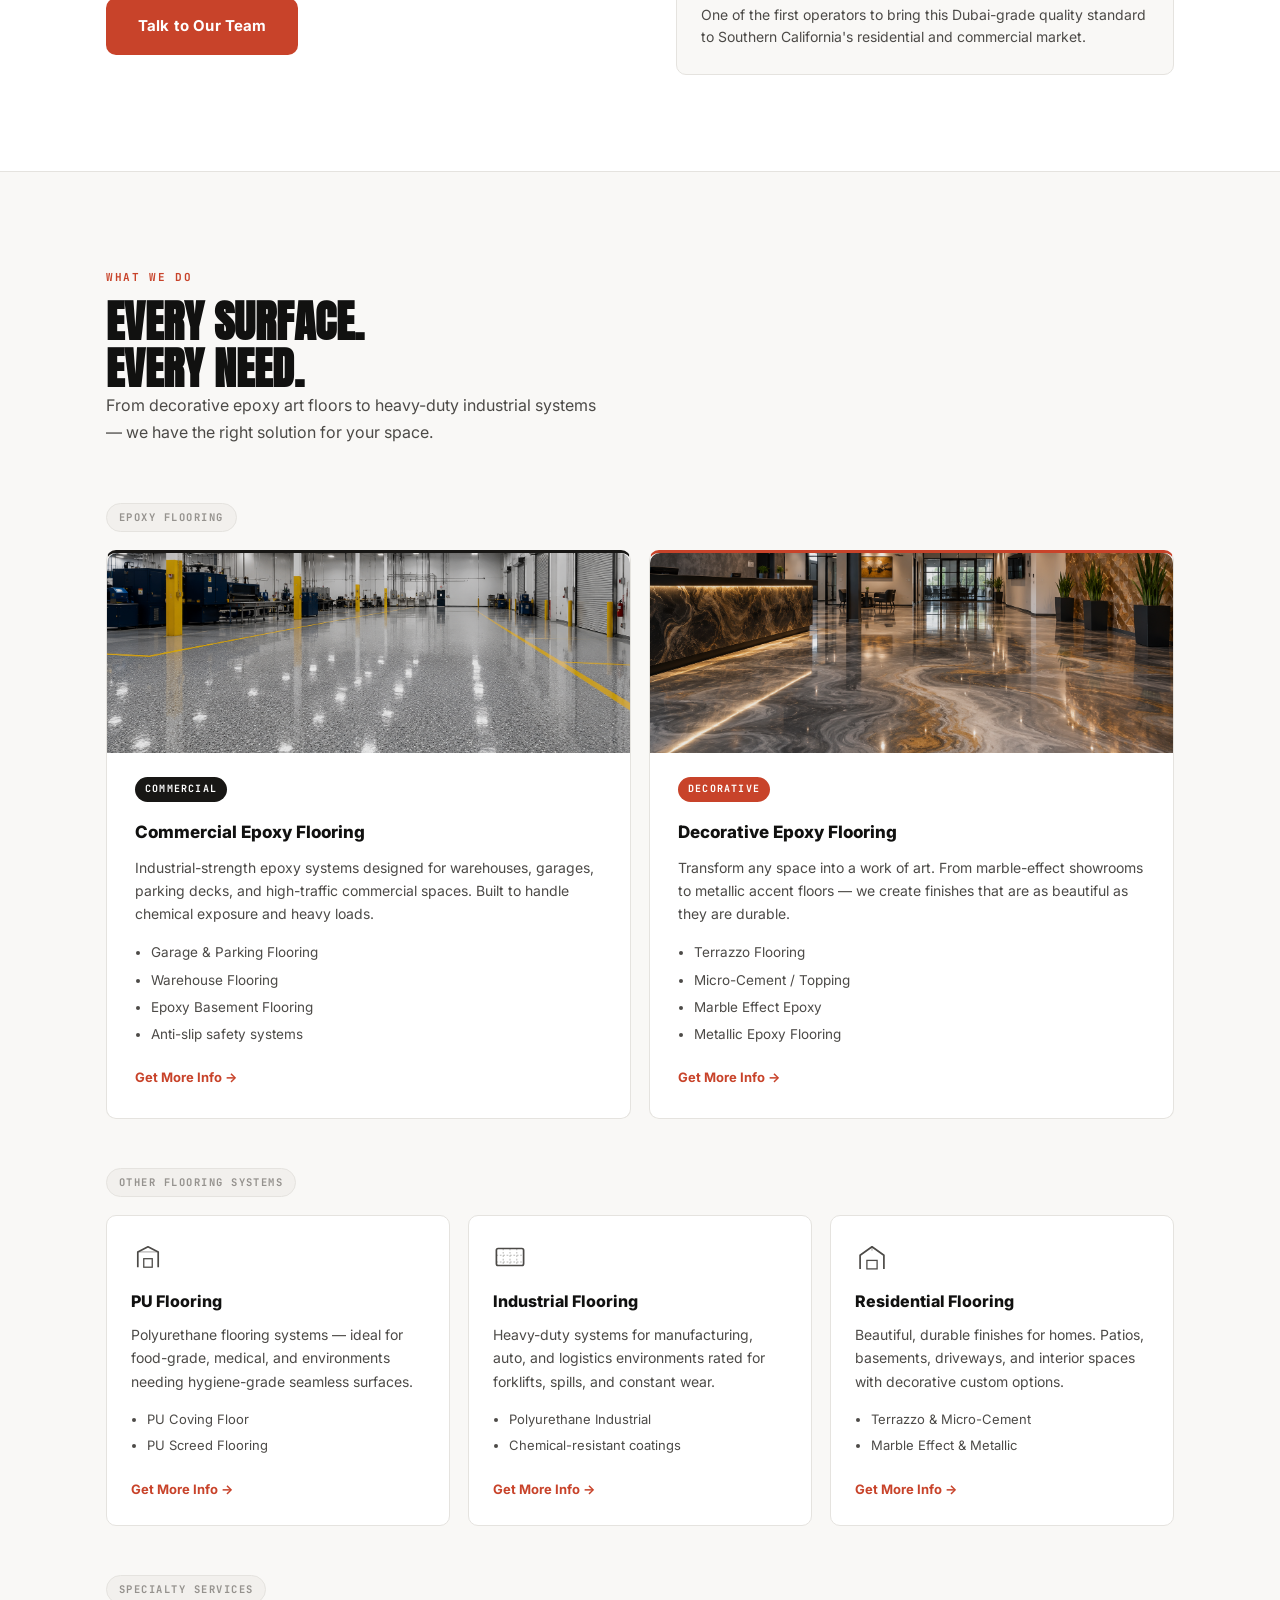
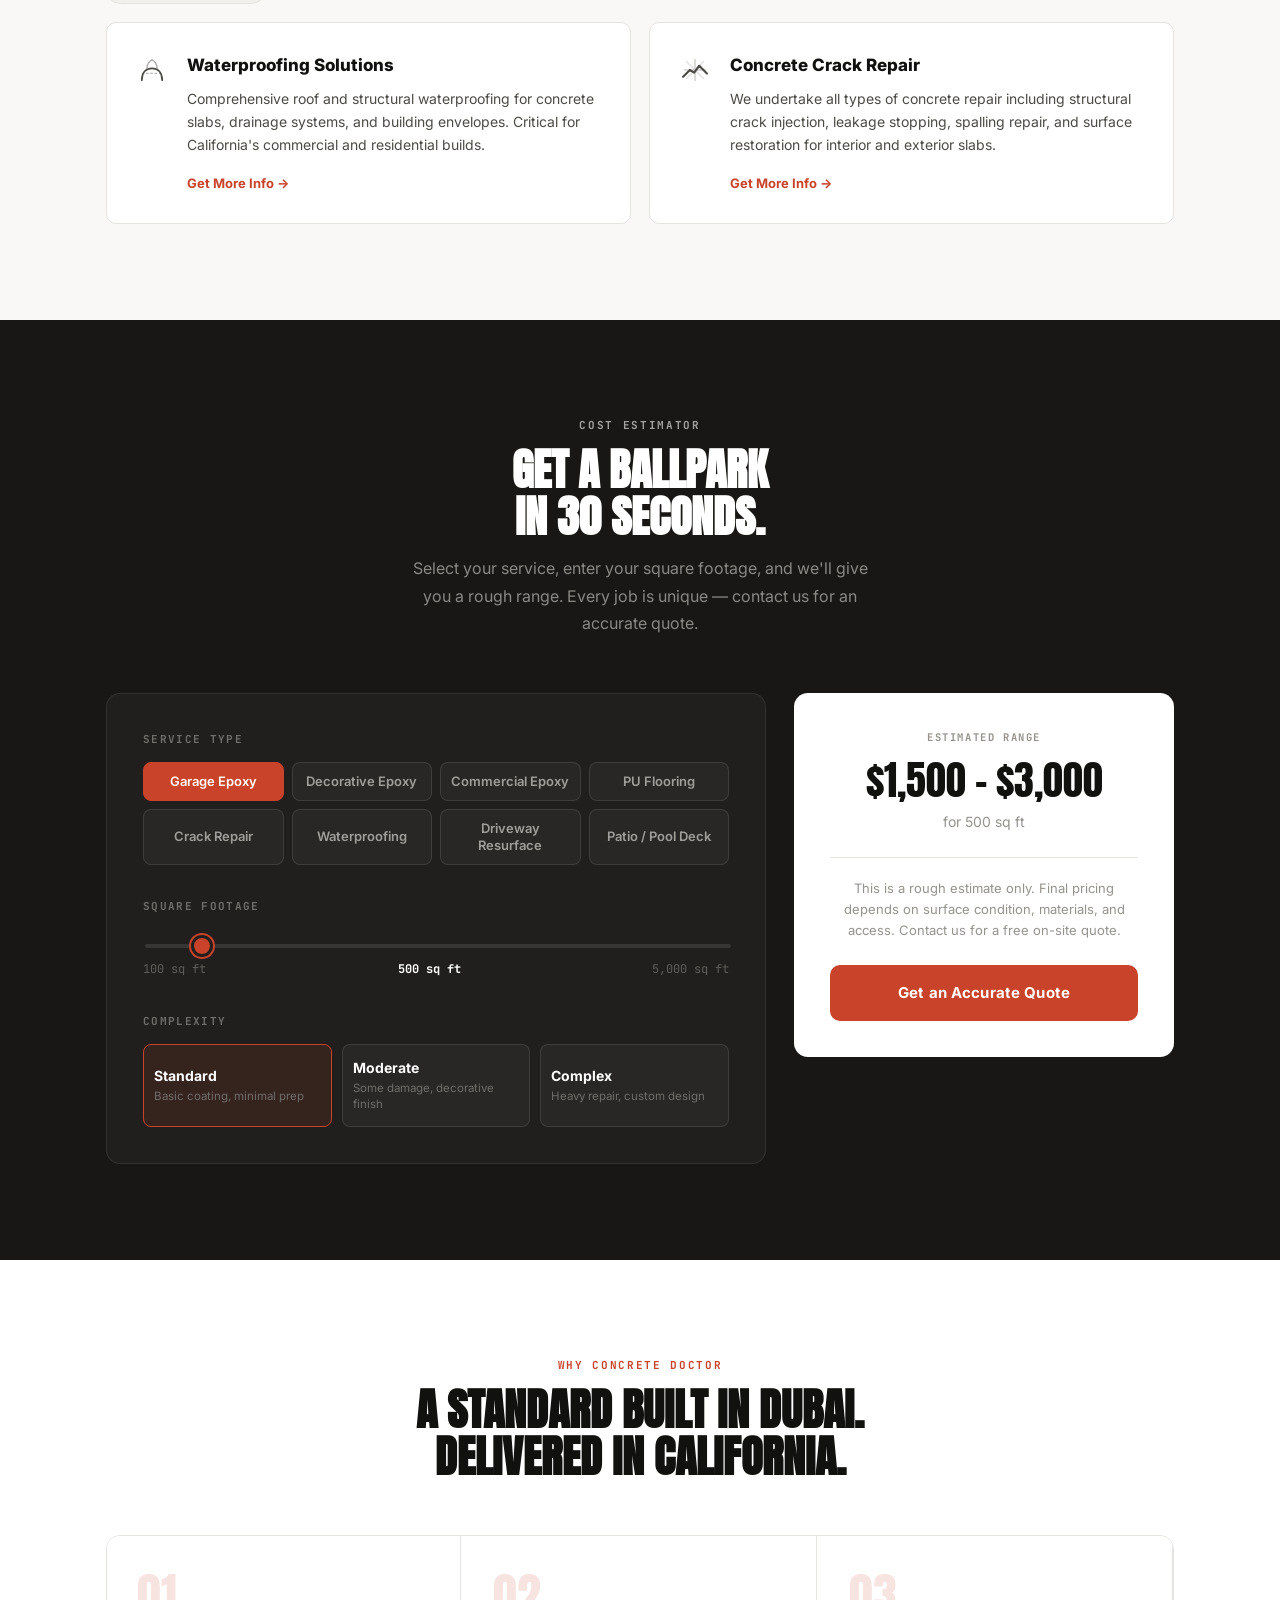
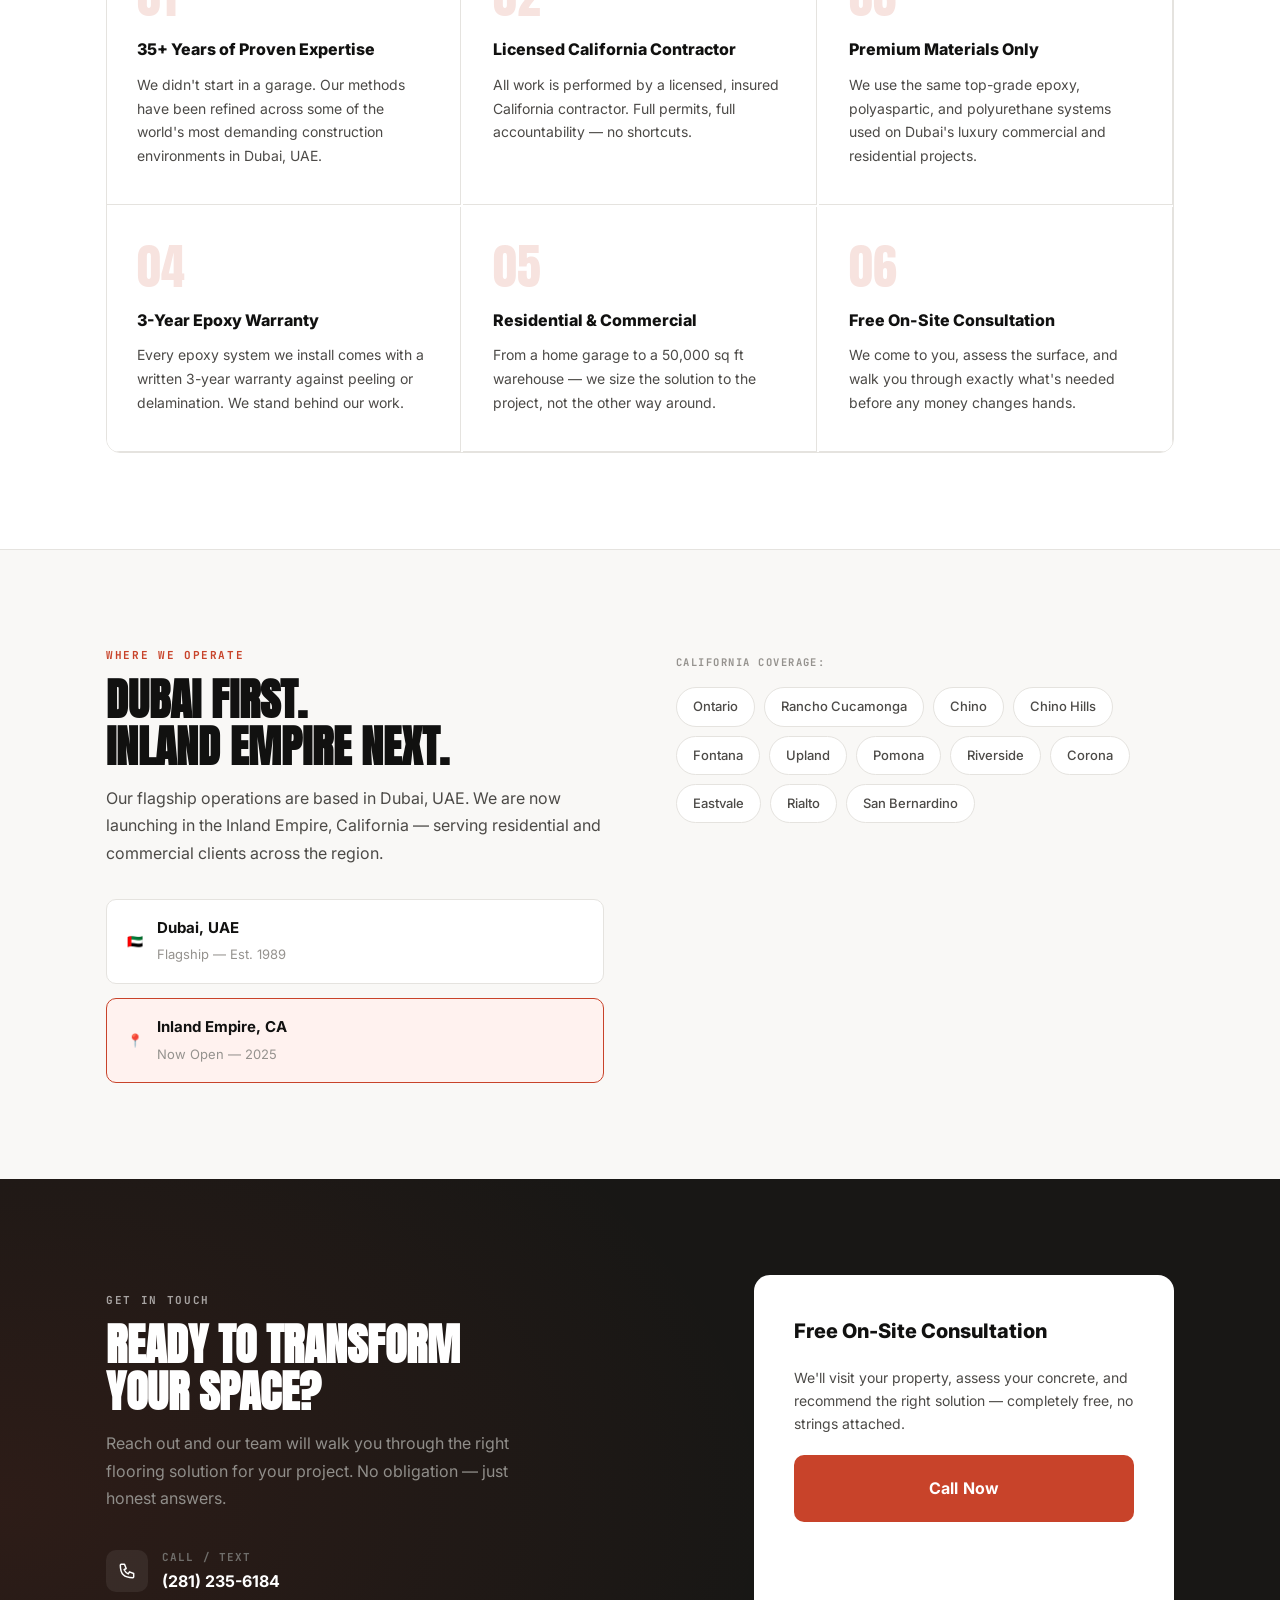
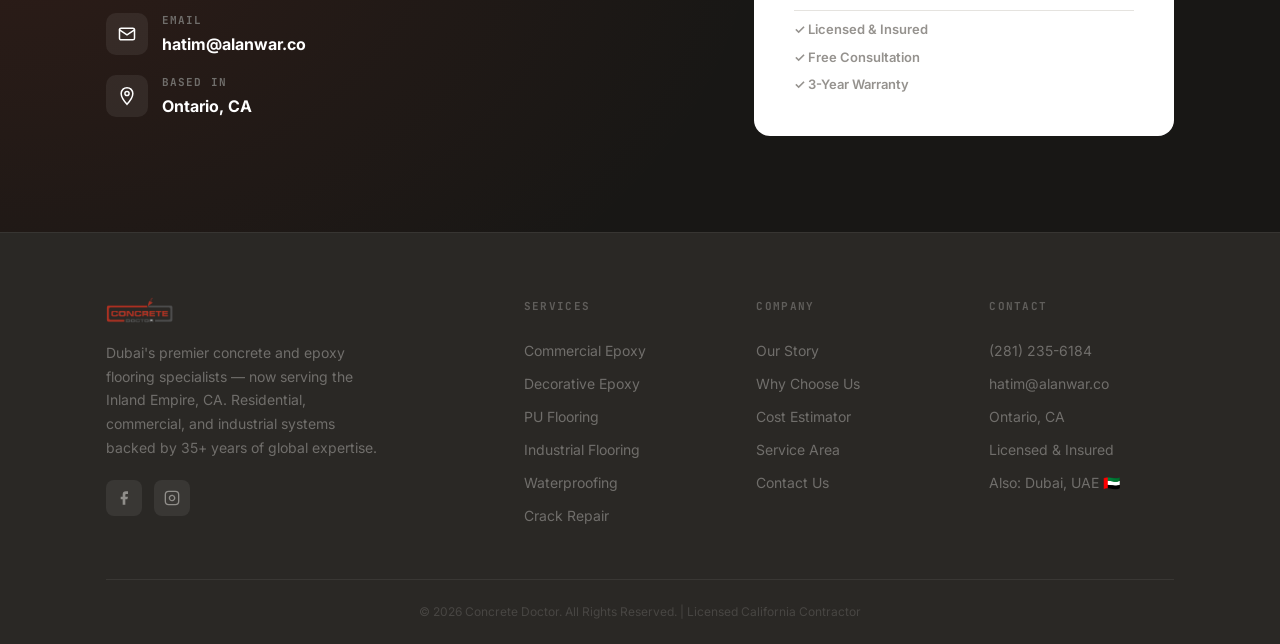
==== commit 898ea0ba: "Update index.html promo pop up hidden" ====
--- a/index.html
+++ b/index.html
@@ -12,7 +12,7 @@
 </head>
 <body>
 <!-- PROMO POPUP -->
-<div class="promo-overlay" id="promoOverlay">
+<div class="promo-overlay hidden" id="promoOverlay">
   <div class="promo-popup">
     <button class="promo-close" id="promoClose" aria-label="Close">✕</button>
     <div class="promo-flag">🇺🇸</div>
--- a/styles.css
+++ b/styles.css
@@ -421,3 +421,146 @@
   transition: background 0.20s, color 0.20s;
 }
 .dropdown-menu a:hover { background: var(--off-white); color: var(--text) !important; }
+
+/* PROMOTION POP UP JULY 4TH */
+/* PROMO POPUP */
+.promo-overlay {
+  position: fixed;
+  inset: 0;
+  background: rgba(0,0,0,0.65);
+  z-index: 1000;
+  display: flex;
+  align-items: center;
+  justify-content: center;
+  padding: 20px;
+  backdrop-filter: blur(4px);
+  animation: fadeOverlay 0.3s ease;
+}
+.promo-overlay.hidden { display: none; }
+@keyframes fadeOverlay { from { opacity: 0; } to { opacity: 1; } }
+
+.promo-popup {
+  background: var(--white);
+  border-radius: 16px;
+  padding: 44px 40px;
+  max-width: 460px;
+  width: 100%;
+  position: relative;
+  text-align: center;
+  box-shadow: 0 24px 64px rgba(0,0,0,0.3);
+  animation: slideUp 0.35s ease;
+  border-top: 5px solid var(--red);
+}
+@keyframes slideUp { from { opacity: 0; transform: translateY(24px); } to { opacity: 1; transform: translateY(0); } }
+
+.promo-close {
+  position: absolute;
+  top: 14px; right: 16px;
+  background: var(--light);
+  border: none;
+  width: 30px; height: 30px;
+  border-radius: 50%;
+  font-size: 13px;
+  cursor: pointer;
+  color: var(--text-2);
+  transition: background 0.2s;
+}
+.promo-close:hover { background: var(--border); }
+
+.promo-flag { font-size: 36px; margin-bottom: 10px; }
+.promo-badge {
+  display: inline-block;
+  background: var(--red);
+  color: #fff;
+  font-size: 10px;
+  font-weight: 700;
+  letter-spacing: 0.14em;
+  padding: 4px 12px;
+  border-radius: 100px;
+  margin-bottom: 14px;
+  font-family: var(--font-mono);
+}
+.promo-title {
+  font-family: var(--font-display);
+  font-size: 36px;
+  text-transform: uppercase;
+  color: var(--text);
+  margin-bottom: 6px;
+}
+.promo-sub {
+  font-size: 15px;
+  color: var(--text-2);
+  margin-bottom: 24px;
+}
+
+.promo-offers {
+  display: flex;
+  flex-direction: column;
+  gap: 12px;
+  margin-bottom: 24px;
+  text-align: left;
+}
+.promo-offer {
+  display: flex;
+  align-items: center;
+  gap: 14px;
+  background: var(--off-white);
+  border: 1px solid var(--border);
+  border-radius: 10px;
+  padding: 14px 16px;
+}
+.offer-icon { font-size: 22px; flex-shrink: 0; }
+.promo-offer strong {
+  display: block;
+  font-size: 15px;
+  font-weight: 700;
+  color: var(--text);
+  margin-bottom: 2px;
+}
+.promo-offer span {
+  font-size: 13px;
+  color: var(--text-3);
+}
+
+.promo-form { display: flex; flex-direction: column; gap: 10px; margin-bottom: 14px; }
+.promo-input {
+  width: 100%;
+  padding: 13px 16px;
+  border: 1px solid var(--border);
+  border-radius: 8px;
+  font-size: 15px;
+  font-family: var(--font-body);
+  color: var(--text);
+  background: var(--white);
+  outline: none;
+  transition: border-color 0.2s;
+}
+.promo-input:focus { border-color: var(--red); }
+.promo-input::placeholder { color: var(--text-3); }
+
+.promo-btn {
+  width: 100%;
+  padding: 15px;
+  background: var(--red);
+  color: #fff;
+  border: none;
+  border-radius: 8px;
+  font-size: 15px;
+  font-weight: 700;
+  cursor: pointer;
+  font-family: var(--font-body);
+  transition: background 0.2s, transform 0.2s;
+}
+.promo-btn:hover { background: var(--red-hover); transform: translateY(-1px); }
+
+.promo-fine {
+  font-size: 11px;
+  color: var(--text-3);
+  line-height: 1.5;
+  margin: 0;
+}
+
+@media (max-width: 500px) {
+  .promo-popup { padding: 36px 24px; }
+  .promo-title { font-size: 28px; }
+}
